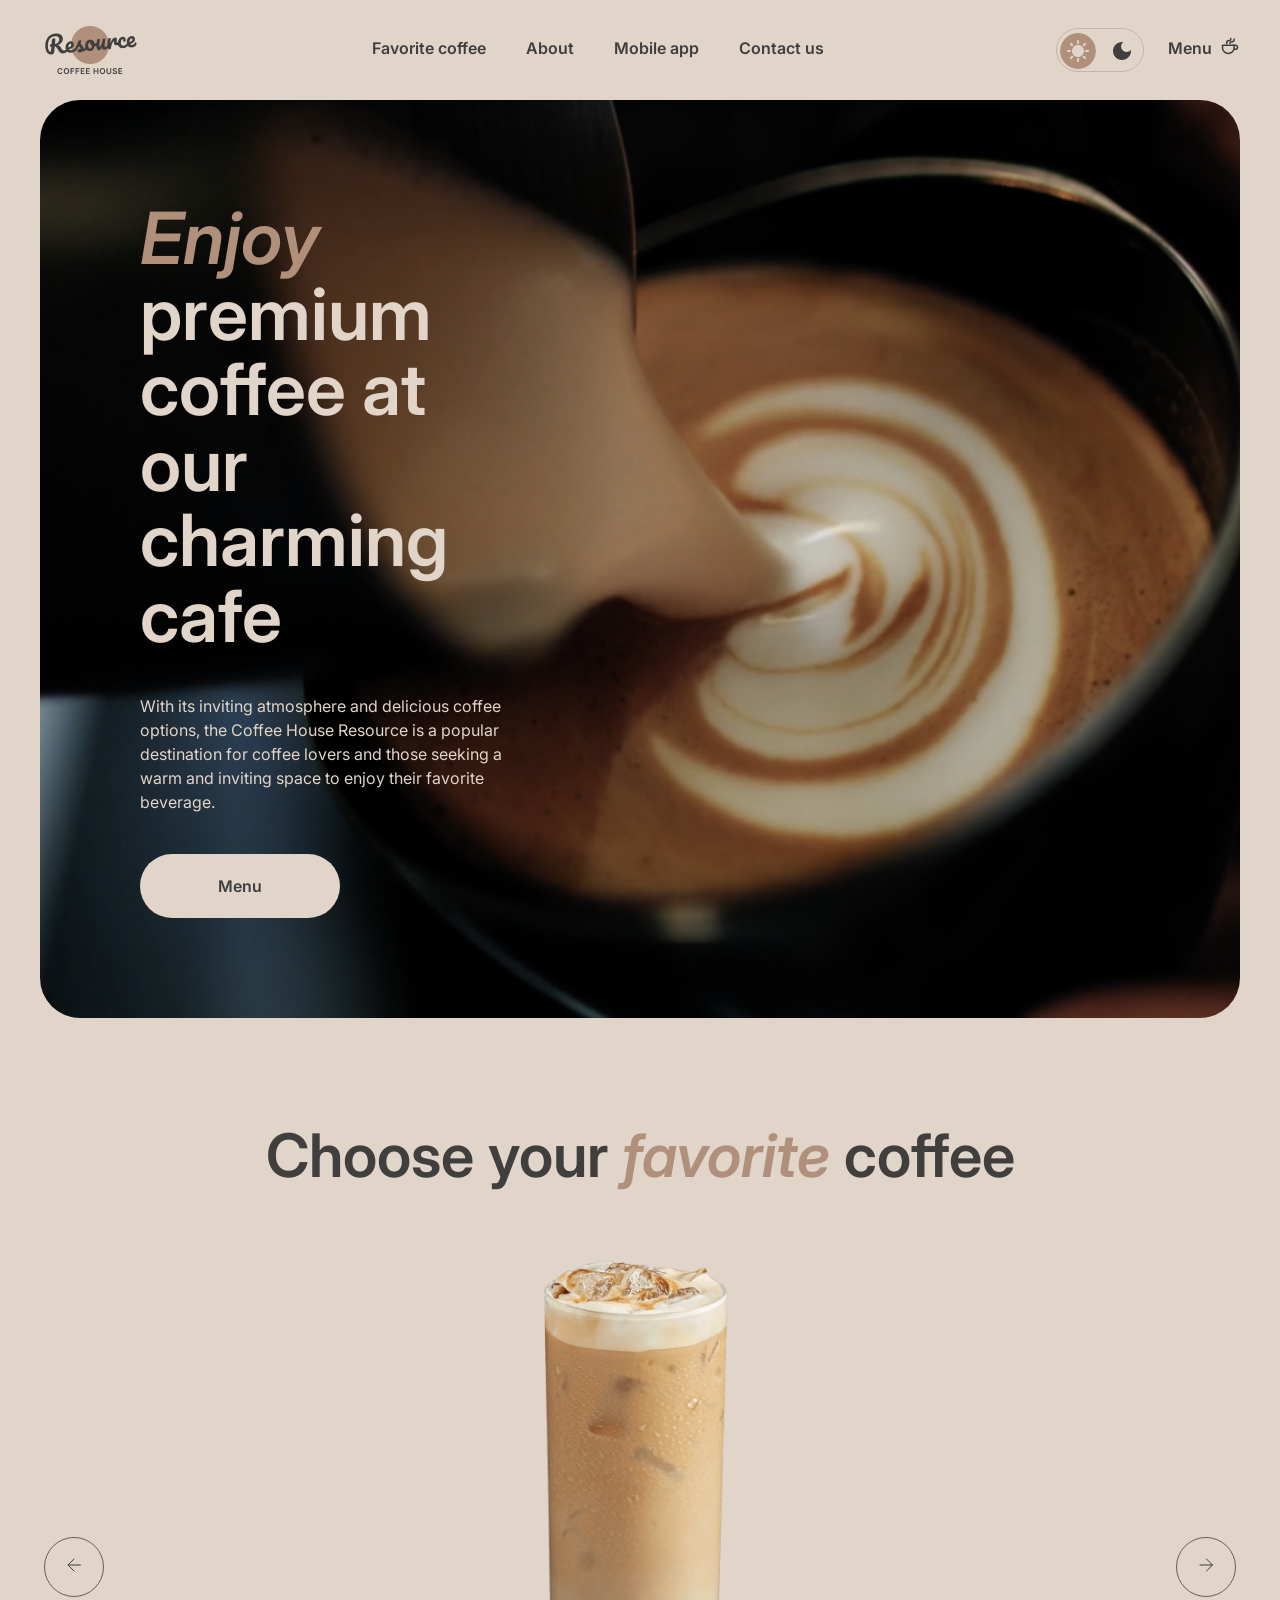
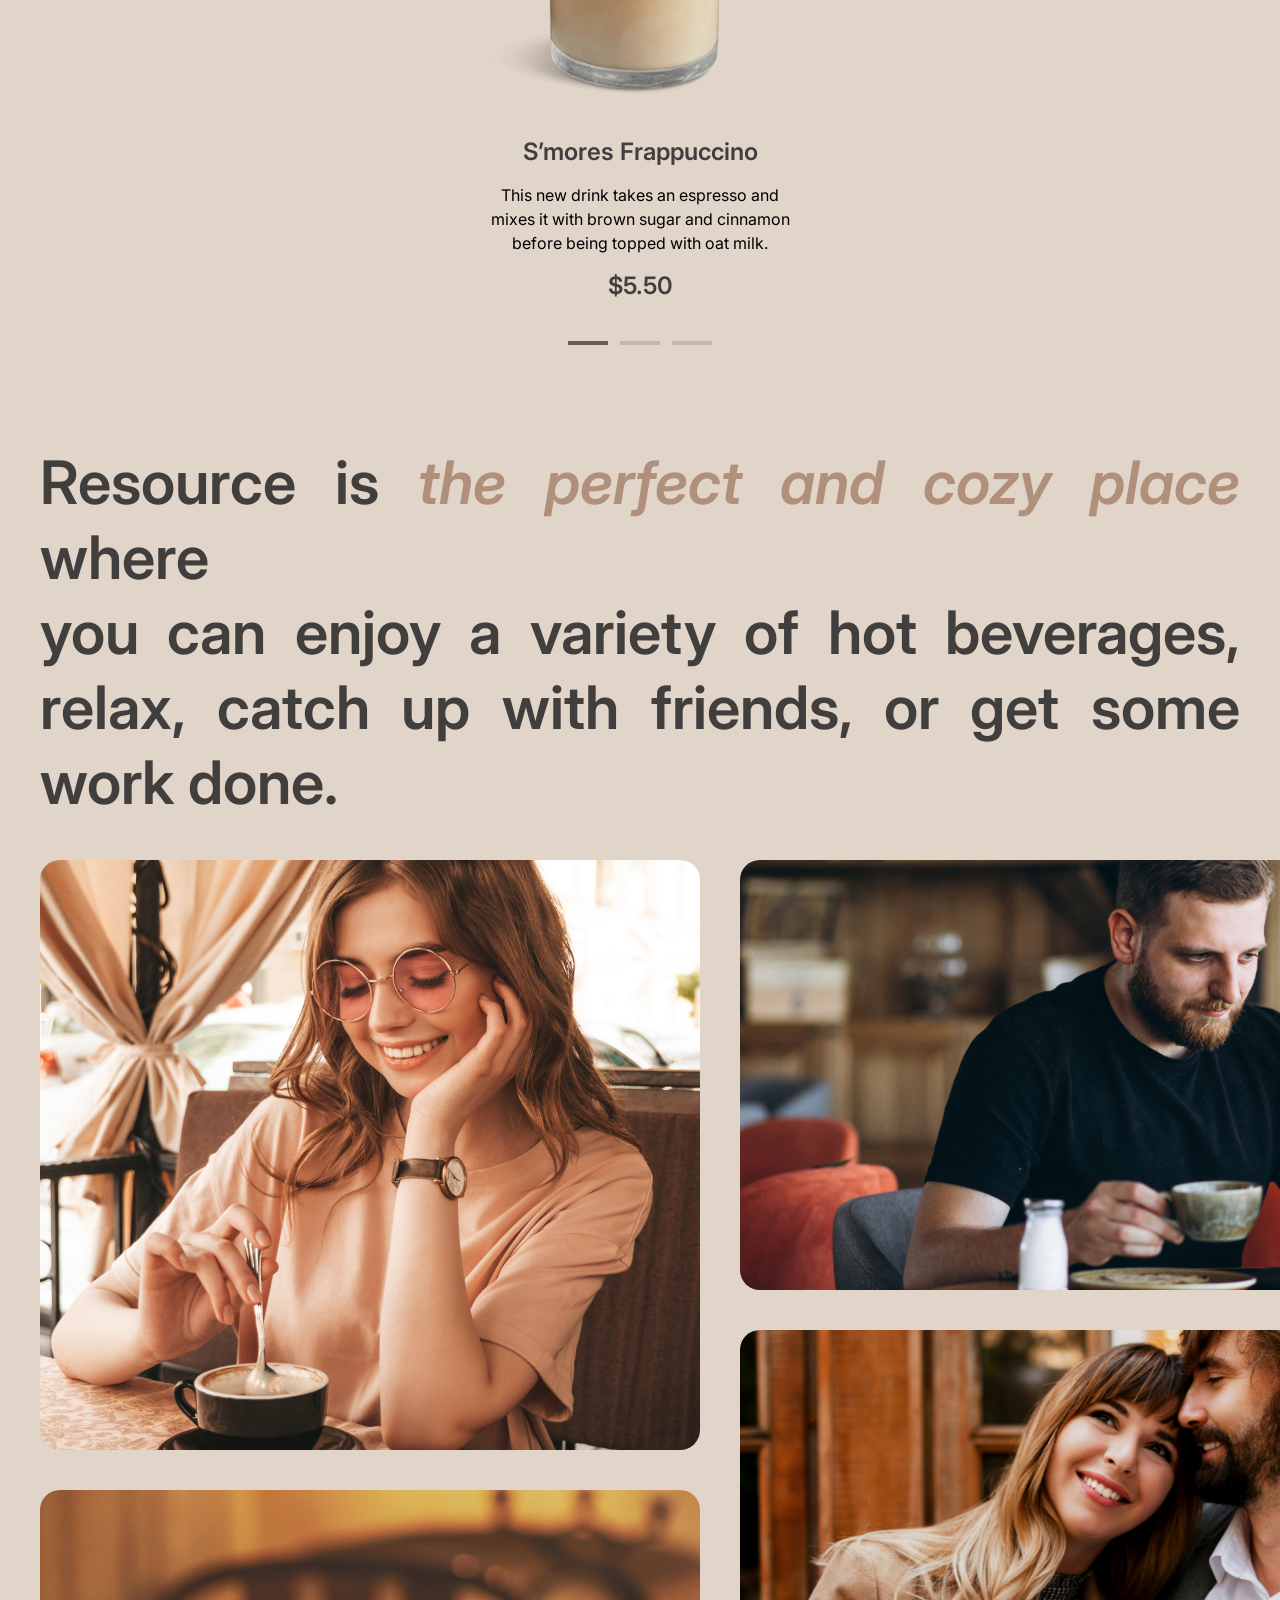
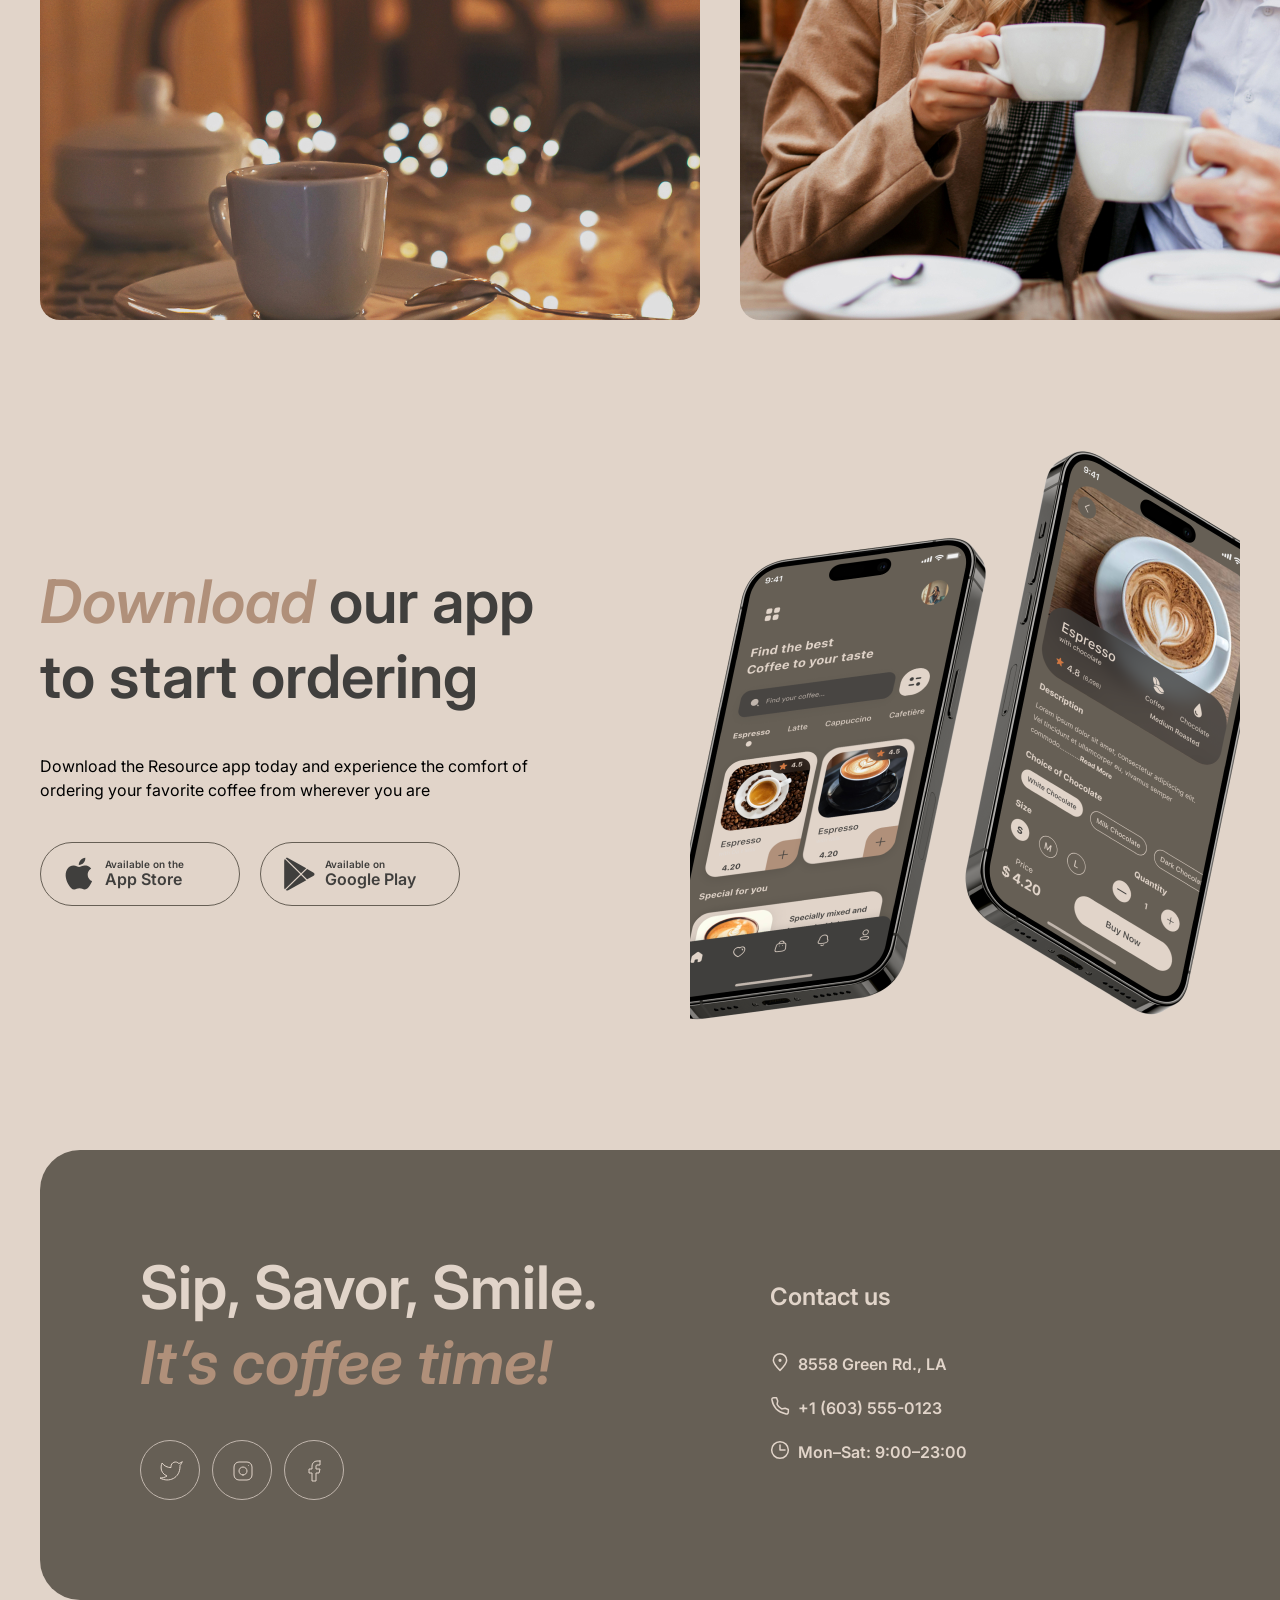
==== index.html @ 22a432ed "feat: add footer section" ====
<!DOCTYPE html>
<html lang="en">
<head>
    <meta charset="UTF-8">
    <meta name="viewport" content="width=device-width, initial-scale=1.0">
    <title>Coffee House</title>
    <link rel="preconnect" href="https://fonts.googleapis.com">
    <link rel="preconnect" href="https://fonts.gstatic.com" crossorigin>
    <link href="https://fonts.googleapis.com/css2?family=Inter:ital,opsz,wght@0,14..32,100..900;1,14..32,100..900&display=swap" rel="stylesheet">
    <link href="https://fonts.googleapis.com/css2?family=Inter:ital,opsz,wght@0,14..32,100..900;1,14..32,100..900&family=Manrope:wght@200..800&display=swap" rel="stylesheet">
    <link rel="icon" href="./images/favicon.svg" type="image/svg+xml">
    <link rel="stylesheet" href="./css/style.css">
</head>
<body>
    <div class="container">
        <!--header section-->
        <header class="header">
        <nav>
            <ul class="nav">
                <li class="logo"><a href="./index.html" class="logo-link"><img src="./images/logo.png" alt="logo"></a></li>
                <li>
                    <ul class="nav-menu">
                        <li class="nav-item"><a href="#slider" class="nav-link">Favorite coffee<span class="menu-line"></span></a></li>
                        <li class="nav-item"><a href="#about" class="nav-link">About<span class="menu-line"></span></a></span></li>
                        <li class="nav-item"><a href="#mobile-app" class="nav-link">Mobile app<span class="menu-line"></span></a></li>
                        <li class="nav-item"><a href="#contacts" class="nav-link">Contact us<span class="menu-line"></span></a></li>
                    </ul>
                </li>
                <li>
                    <ul class="header-actions">
                        <li class="theme-switch">
                            <button><svg width="36" height="36" viewBox="0 0 36 36" fill="none" xmlns="http://www.w3.org/2000/svg">
  <rect width="36" height="36" rx="18" fill="#B0907A" />
  <path d="M17 10V8C17 7.45 17.45 7 18 7C18.55 7 19 7.45 19 8V10C19 10.55 18.55 11 18 11C17.45 11 17 10.55 17 10ZM24.36 13.05L25.77 11.63C26.16 11.24 26.16 10.61 25.77 10.22C25.38 9.83 24.75 9.83 24.36 10.22L22.95 11.64C22.56 12.03 22.56 12.66 22.95 13.05C23.34 13.44 23.97 13.44 24.36 13.05ZM28 17H26C25.45 17 25 17.45 25 18C25 18.55 25.45 19 26 19H28C28.55 19 29 18.55 29 18C29 17.45 28.55 17 28 17ZM18 25C17.45 25 17 25.45 17 26V28C17 28.55 17.45 29 18 29C18.55 29 19 28.55 19 28V26C19 25.45 18.55 25 18 25ZM11.64 13.05L10.22 11.64C9.83 11.25 9.83 10.61 10.22 10.23C10.61 9.85 11.25 9.84 11.63 10.23L13.04 11.64C13.43 12.03 13.43 12.67 13.04 13.05C12.65 13.43 12.02 13.44 11.64 13.05ZM22.95 22.95C22.56 23.34 22.56 23.98 22.95 24.36L24.36 25.77C24.75 26.16 25.39 26.16 25.77 25.77C26.16 25.38 26.16 24.74 25.77 24.36L24.36 22.95C23.98 22.56 23.34 22.56 22.95 22.95ZM8 19H10C10.55 19 11 18.55 11 18C11 17.45 10.55 17 10 17H8C7.45 17 7 17.45 7 18C7 18.55 7.45 19 8 19ZM11.64 25.78L13.05 24.37C13.44 23.98 13.44 23.34 13.05 22.96C12.66 22.58 12.02 22.57 11.64 22.96L10.23 24.37C9.84 24.76 9.84 25.4 10.23 25.78C10.61 26.17 11.25 26.17 11.64 25.78ZM18 12C14.69 12 12 14.69 12 18C12 21.31 14.69 24 18 24C21.31 24 24 21.31 24 18C24 14.69 21.31 12 18 12Z" fill="#E1D4C9" />
                                    </svg>
                            </button>
                            <button class="theme-dark"><svg width="36" height="36" viewBox="0 0 36 36" fill="none" xmlns="http://www.w3.org/2000/svg">
  <path d="M18 9C13.03 9 9 13.03 9 18C9 22.97 13.03 27 18 27C22.97 27 27 22.97 27 18C27 17.54 26.96 17.08 26.9 16.64C25.92 18.01 24.32 18.9 22.5 18.9C19.52 18.9 17.1 16.48 17.1 13.5C17.1 11.69 17.99 10.08 19.36 9.1C18.92 9.04 18.46 9 18 9Z" fill="#403F3D" />
                            </svg>
                        </button>
                        </li>
                        <li class="coffee-menu"><a href="#" class="nav-link coffee-menu-link">Menu
<span class="menu-line"></span></a>
                        <svg width="20" height="20" viewBox="0 0 20 20" fill="none" xmlns="http://www.w3.org/2000/svg">
  <path d="M14.167 9.76667V11.6667C14.167 14.8883 11.5553 17.5 8.33366 17.5C5.112 17.5 2.50033 14.8883 2.50033 11.6667V9.76667C2.50033 9.4353 2.76896 9.16667 3.10033 9.16667H13.567C13.8984 9.16667 14.167 9.4353 14.167 9.76667Z" stroke="#403F3D" stroke-width="1.5" stroke-linecap="round" stroke-linejoin="round" />
  <path d="M10.0003 7.50008C10.0003 6.66675 10.5956 5.83341 11.786 5.83341C13.101 5.83341 14.167 4.76743 14.167 3.45246V2.91675" stroke="#403F3D" stroke-width="1.5" stroke-linecap="round" stroke-linejoin="round" />
  <path d="M6.66634 7.5V7.08333C6.66634 5.70262 7.78563 4.58333 9.16634 4.58333C10.0868 4.58333 10.833 3.83714 10.833 2.91667V2.5" stroke="#403F3D" stroke-width="1.5" stroke-linecap="round" stroke-linejoin="round" />
  <path d="M13.333 9.16675H15.4163C16.5669 9.16675 17.4997 10.0995 17.4997 11.2501C17.4997 12.4007 16.5669 13.3334 15.4163 13.3334H14.1663" stroke="#403F3D" stroke-width="1.5" stroke-linecap="round" stroke-linejoin="round" />
                        </svg>
                        </li>
                    </ul>
                </li>
            </ul>
        </nav>
    </header>
    <main class="main">
        <!--hero section-->
        <section class="hero">
            <div class="hero-content">
                <h1 class="hero-title"><span>Enjoy</span> premium coffee at our charming cafe</h1>
                <p class="hero-text">With its inviting atmosphere and delicious coffee options, the Coffee House Resource is a popular destination for coffee lovers and those seeking a warm and inviting space to enjoy their favorite beverage.</p>
                <a href="./menu.html" class="button hero-button">Menu<svg width="20" height="20" viewBox="0 0 20 20" fill="none" xmlns="http://www.w3.org/2000/svg">
  <path d="M14.167 9.76667V11.6667C14.167 14.8883 11.5553 17.5 8.33366 17.5C5.112 17.5 2.50033 14.8883 2.50033 11.6667V9.76667C2.50033 9.4353 2.76896 9.16667 3.10033 9.16667H13.567C13.8984 9.16667 14.167 9.4353 14.167 9.76667Z" stroke="#403F3D" stroke-width="1.5" stroke-linecap="round" stroke-linejoin="round" />
  <path d="M10.0003 7.50008C10.0003 6.66675 10.5956 5.83341 11.786 5.83341C13.101 5.83341 14.167 4.76743 14.167 3.45246V2.91675" stroke="#403F3D" stroke-width="1.5" stroke-linecap="round" stroke-linejoin="round" />
  <path d="M6.66634 7.5V7.08333C6.66634 5.70262 7.78563 4.58333 9.16634 4.58333C10.0868 4.58333 10.833 3.83714 10.833 2.91667V2.5" stroke="#403F3D" stroke-width="1.5" stroke-linecap="round" stroke-linejoin="round" />
  <path d="M13.333 9.16675H15.4163C16.5669 9.16675 17.4997 10.0995 17.4997 11.2501C17.4997 12.4007 16.5669 13.3334 15.4163 13.3334H14.1663" stroke="#403F3D" stroke-width="1.5" stroke-linecap="round" stroke-linejoin="round" />
                        </svg></a>
            </div>
        </section>
        <!--slider section-->
        <section class="slider" id="slider">
            <div class="slider-content">
                <h2 class="slider-title">Choose your <span>favorite</span> coffee</h2>
                <div class="slider-item">
                    <img src="./images/coffee-slider-1.png" alt="coffee-slider-1">
                    <h3 class="slider-subtitle">S’mores Frappuccino</h3>
                    <p class="slider-item--text">This new drink takes an espresso and mixes it with brown sugar and cinnamon before being topped with oat milk.</p>
                    <p class="slider-item--price">$5.50</p>
                    <button class="slider-arrow-left">
                    <svg width="24" height="24" viewBox="0 0 24 24" fill="none" xmlns="http://www.w3.org/2000/svg">
  <path d="M18.5 12H6M12 18L6 12L12 6" stroke="#403F3D" stroke-linecap="round" stroke-linejoin="round" />
                    </svg>
                </button>
                <button class="slider-arrow-right">
                    <svg width="24" height="24" viewBox="0 0 24 24" fill="none" xmlns="http://www.w3.org/2000/svg">
  <path d="M6 12H18.5M12.5 18L18.5 12L12.5 6" stroke="#403F3D" stroke-linecap="round" stroke-linejoin="round" />
                    </svg>
                </button>
                </div>
                <div class="slider-line">
                    <span class="slider-line--active"></span>
                    <span class="slider-line--deactive"></span>
                    <span class="slider-line--deactive"></span>
                </div>
            </div>
        </section>
        <!--about section-->
        <section class="about" id="about">
            <div class="about-content">
                <p class="about-text">
                    Resource is <span>the perfect and cozy place</span> where<br> you can enjoy a variety of hot beverages, relax, catch up with friends, or get some work done.
                </p>
                <div class="about-image">
                    <div class="about-image--item-1"></div>
                    <div class="about-image--item-2 image-small"></div>
                    <div class="about-image--item-3 image-small"></div>
                    <div class="about-image--item-4"></div>
                </div>
            </div>
        </section>
        <!--mobile-app section-->
        <section class="mobile-app" id="mobile-app">
            <div class="mobile-app-content">
                <div class="app-text">
                    <h2 class="app-title"><span>Download</span> our app<br> to start ordering</h2>
                    <p>Download the Resource app today and experience the comfort of ordering your favorite coffee from wherever you are</p>
                    <div class="app-download-buttons">
                        <a href="#" class="button app-store">
                            <svg width="36" height="36" viewBox="0 0 36 36" fill="none" xmlns="http://www.w3.org/2000/svg">
  <path d="M26.7073 18.6307C26.6704 14.6324 30.065 12.6872 30.2203 12.5966C28.2977 9.86366 25.3178 9.49026 24.2707 9.46048C21.7679 9.20369 19.3403 10.9206 18.0654 10.9206C16.765 10.9206 14.8017 9.48529 12.6858 9.52747C9.96293 9.56841 7.41566 11.1055 6.0186 13.4923C3.13542 18.359 5.28572 25.5108 8.04802 29.4446C9.42981 31.3712 11.0444 33.5223 13.1578 33.4466C15.2254 33.3635 15.9978 32.1614 18.4929 32.1614C20.9651 32.1614 21.6903 33.4466 23.8457 33.3983C26.0647 33.3635 27.4618 31.463 28.7952 29.519C30.392 27.3108 31.0333 25.1362 31.0588 25.0245C31.0066 25.0071 26.7493 23.4229 26.7073 18.6307Z" fill="#403F3D" />
  <path d="M22.6357 6.87268C23.7477 5.51675 24.5086 3.67205 24.2974 1.80005C22.6879 1.86952 20.675 2.88554 19.5159 4.21169C18.4903 5.38029 17.5742 7.29571 17.8109 9.097C19.6189 9.2285 21.4753 8.20752 22.6357 6.87268Z" fill="#403F3D" />
                            </svg>
                            <span><span class="button-small-text">Available on the</span> App Store</span>
                        </a>
                        <a href="#" class="button google-play">
                            <svg width="36" height="36" viewBox="0 0 36 36" fill="none" xmlns="http://www.w3.org/2000/svg">
  <path d="M3.7558 3.20297C3.39335 3.57289 3.18359 4.14884 3.18359 4.89471V31.4994C3.18359 32.2453 3.39335 32.8212 3.7558 33.1911L3.84525 33.2723L19.1359 18.37V18.0181L3.84525 3.11575L3.7558 3.20297Z" fill="#403F3D" />
  <path d="M26.0776 23.34L20.9863 18.37V18.0181L26.0837 13.0482L26.1979 13.1128L32.2345 16.4617C33.9573 17.4121 33.9573 18.976 32.2345 19.9324L26.1979 23.2753L26.0776 23.34V23.34Z" fill="#403F3D" />
  <path d="M25.2733 24.2007L20.0617 19.1195L4.68164 34.1166C5.25384 34.7031 6.18695 34.7737 7.24807 34.1873L25.2733 24.2007" fill="#403F3D" />
  <path d="M25.2733 12.1876L7.24807 2.20103C6.18695 1.62058 5.25384 1.69125 4.68164 2.27772L20.0617 17.2688L25.2733 12.1876Z" fill="#403F3D" />
                            </svg>
                            <span><span class="button-small-text">Available on</span> Google Play</span>
                        </a>
                    </div>
                </div>
                <div class="app-img"></div>
            </div>
        </section>
    </main>
    <!--footer section-->
    <footer class="footer" id="contacts">
        <div class="footer-content">
            <div class="footer-info">
                <div class="footer-text">Sip, Savor, Smile. <span>It’s coffee time!</span></div>
                <div class="footer-socials">
                    <a href="#" class="button">
                        <svg width="24" height="24" viewBox="0 0 24 24" fill="none" xmlns="http://www.w3.org/2000/svg">
  <path d="M23 3.01006C23 3.01006 20.9821 4.20217 19.86 4.54006C19.2577 3.84757 18.4573 3.35675 17.567 3.13398C16.6767 2.91122 15.7395 2.96725 14.8821 3.29451C14.0247 3.62177 13.2884 4.20446 12.773 4.96377C12.2575 5.72309 11.9877 6.62239 12 7.54006V8.54006C10.2426 8.58562 8.50127 8.19587 6.93101 7.4055C5.36074 6.61513 4.01032 5.44869 3 4.01006C3 4.01006 -1 13.0101 8 17.0101C5.94053 18.408 3.48716 19.109 1 19.0101C10 24.0101 21 19.0101 21 7.51006C20.9991 7.23151 20.9723 6.95365 20.92 6.68006C21.9406 5.67355 23 3.01006 23 3.01006Z" stroke="#E1D4C9" stroke-linecap="round" stroke-linejoin="round" />
                        </svg>
                    </a>
                    <a href="#" class="button">
                        <svg width="24" height="24" viewBox="0 0 24 24" fill="none" xmlns="http://www.w3.org/2000/svg">
  <path d="M12 16C14.2091 16 16 14.2091 16 12C16 9.79086 14.2091 8 12 8C9.79086 8 8 9.79086 8 12C8 14.2091 9.79086 16 12 16Z" stroke="#E1D4C9" stroke-linecap="round" stroke-linejoin="round" />
  <path d="M3 16V8C3 5.23858 5.23858 3 8 3H16C18.7614 3 21 5.23858 21 8V16C21 18.7614 18.7614 21 16 21H8C5.23858 21 3 18.7614 3 16Z" stroke="#E1D4C9" />
  <path d="M17.5 6.51L17.51 6.49889" stroke="#E1D4C9" stroke-linecap="round" stroke-linejoin="round" />
                        </svg>
                    </a>
                    <a href="#" class="button">
                        <svg width="24" height="24" viewBox="0 0 24 24" fill="none" xmlns="http://www.w3.org/2000/svg">
  <path d="M17 2H14C12.6739 2 11.4021 2.52678 10.4645 3.46447C9.52678 4.40215 9 5.67392 9 7V10H6V14H9V22H13V14H16L17 10H13V7C13 6.73478 13.1054 6.48043 13.2929 6.29289C13.4804 6.10536 13.7348 6 14 6H17V2Z" stroke="#E1D4C9" stroke-linecap="round" stroke-linejoin="round" />
                        </svg>
                    </a>
                </div>
            </div>
            <div class="footer-contacts">
                <p class="footer-contacts--title">Contact us</p>
                <a href="https://maps.app.goo.gl/LKB8SyXYnvtQXSpEA" class="footer-contacts--address">
                    <svg width="20" height="20" viewBox="0 0 20 20" fill="none" xmlns="http://www.w3.org/2000/svg">
  <path d="M16.6663 8.33329C16.6663 12.0152 9.99967 18.3333 9.99967 18.3333C9.99967 18.3333 3.33301 12.0152 3.33301 8.33329C3.33301 4.65139 6.31778 1.66663 9.99967 1.66663C13.6816 1.66663 16.6663 4.65139 16.6663 8.33329Z" stroke="#E1D4C9" stroke-width="1.5" />
  <path d="M10.0003 9.16667C10.4606 9.16667 10.8337 8.79357 10.8337 8.33333C10.8337 7.8731 10.4606 7.5 10.0003 7.5C9.54009 7.5 9.16699 7.8731 9.16699 8.33333C9.16699 8.79357 9.54009 9.16667 10.0003 9.16667Z" fill="#E1D4C9" stroke="#E1D4C9" stroke-width="1.5" stroke-linecap="round" stroke-linejoin="round" />
                    </svg>
                    <span>8558 Green Rd.,  LA</span>
                    <span class="menu-line"></span>
                </a>
                <a href="tel:+1(603)555-0123" class="footer-contacts--tel">
                    <svg width="20" height="20" viewBox="0 0 20 20" fill="none" xmlns="http://www.w3.org/2000/svg">
  <path d="M15.0984 12.2516L11.6665 12.9166C9.34845 11.7531 7.91654 10.4166 7.08321 8.33329L7.72483 4.89154L6.51197 1.66663L3.72946 1.66663C2.60191 1.66663 1.71466 2.59958 1.90108 3.71161C2.29888 6.08454 3.37231 10.0391 6.24987 12.9166C9.27338 15.9401 13.5661 17.3318 16.1378 17.9288C17.299 18.1983 18.3332 17.2908 18.3332 16.0988L18.3332 13.4843L15.0984 12.2516Z" stroke="#E1D4C9" stroke-width="1.5" stroke-linecap="round" stroke-linejoin="round" />
                    </svg>
                    <span>+1 (603) 555-0123</span>
                    <span class="menu-line"></span>
                </a>
                <p class="footer-contacts--schedule">
                    <svg width="20" height="20" viewBox="0 0 20 20" fill="none" xmlns="http://www.w3.org/2000/svg">
  <g clip-path="url(#clip0_217_1736)">
    <path d="M10 5L10 10L15 10" stroke="#E1D4C9" stroke-width="1.5" stroke-linecap="round" stroke-linejoin="round" />
    <path d="M10.0003 18.3333C14.6027 18.3333 18.3337 14.6023 18.3337 9.99996C18.3337 5.39759 14.6027 1.66663 10.0003 1.66663C5.39795 1.66663 1.66699 5.39759 1.66699 9.99996C1.66699 14.6023 5.39795 18.3333 10.0003 18.3333Z" stroke="#E1D4C9" stroke-width="1.5" stroke-linecap="round" stroke-linejoin="round" />
  </g>
  <defs>
    <clipPath id="clip0_217_1736">
      <rect width="20" height="20" fill="white" />
    </clipPath>
  </defs>
                    </svg>
                    Mon–Sat: 9:00–23:00
                </p>
            </div>
        </div>
    </footer>
    </div>
</body>
</html>
---- css/style.css ----
:root {
	--text-primary: #403f3d;
	--text-inverse: #e1d4c9;
	--text-accent: #b0907a;
	--background-page: #e1d4c9;
	--background-container: #665f55;
	--background-overlay: rgba(64, 63, 61, 0.8);
	--border-primary: #c1b6ad;
	--border-inverse: #665f55;
	--text-primary: #403f3d;
	--dark-text-primary: #e1d4c9;
	--dark-text-inverse: #e1d4c9;
	--dark-text-accent: #b0907a;
	--dark-bg-page: #292826;
	--dark-bg-container: #403f3d;
	--dark-bg-overlay: rgba(41, 40, 38, 0.8);
	--dark-border-primary: #665f55;
	--dark-border-inverse: #c1b6ad;
	--background-modal: #e1d4c9;
	--background-modalcontrol: #665f55;
	--dark-bg-modal: var(--dark-bg-container);
	--dark-bg-modal-control: var(--dark-bg-page);

    --font-family: "Inter", sans-serif;
    --second-family: "Manrope", sans-serif;

}

* {
    margin: 0;
    padding: 0;
    box-sizing: border-box;
}

html {
    scroll-behavior: smooth;
}

body {
    margin: 0 auto;
    padding: 0;
}

.container {
    display: flex;
    flex-direction: column;
    max-width: 1440px;
    width: 100%;
    /*height: 100vh;*/
    margin: 0 auto;
    padding: 20px 40px 40px;
    background: var(--background-page);
}

h2 {
    font-family: var(--font-family);
    font-weight: 600;
    font-size: 60px;
    line-height: 125%;
    color: var(--text-primary);
}

h3 {
    font-family: var(--font-family);
    font-weight: 600;
    font-size: 24px;
    line-height: 125%;
    color: var(--text-primary);

}

a {
    text-decoration: none;
    color: var(--dark);
}

ul {
    list-style: none;
}

/* header section */
.nav {
    display: flex;
    justify-content: space-between;
    align-items: center;
}

.logo-link {
    display: block;
    width: 100px;
    height: 60px;
}

.nav-menu {
    display: flex;
    gap: 40px;
    justify-content: center;
    align-items: center;
}

.nav-item, .coffee-menu {
    position: relative;
    height: 28px;
}

.coffee-menu {
    display: flex;
    gap: 8px;
}

.nav-link {
    display: block;
    height: 28px;
    font-family: var(--font-family);
    font-weight: 600;
    font-size: 16px;
    line-height: 150%;
    color: var(--text-primary);
}

.header-actions {
    display: flex;
    justify-content: space-between;
    align-items: center;
    width: 184px;
    height: 44px;
}

.theme-switch {
    display: flex;
    gap: 8px;
    justify-content: center;
    text-align: center;
    border: 1px solid var(--border-primary);
    border-radius: 100px;
    padding: 4px;
    width: 88px;
    height: 44px;
    overflow: hidden;
}

button {
    width: 36px;
    height: 36px;
    background: var(--background-page);
    border-style: none;
    margin: 0;
    cursor: pointer;
}

.theme-switch svg {
    border-radius: 100px;
    fill: var(--text-accent);
}

.theme-switch .theme-dark svg {
    transition: 0.3s ease;
}

.menu-line {
    position: absolute;
    left: 50%;
    bottom: 0;
    width: 0;
    height: 2px;
    background: var(--text-primary);
    transform: translateX(-50%);
    transition: width 0.3s ease;
}

/* hero section */
.hero-content {
    margin-top: 20px;
    padding: 100px 730px 100px 100px;
    border-radius: 40px;
    background: url(../images/bg-coffee.jpg) center center / cover no-repeat;
}

.hero-title {
    font-family: var(--font-family);
    font-weight: 600;
    font-size: 72px;
    line-height: 105%;
    color: var(--text-inverse);
}

.hero-title > span {
    font-style: italic;
    color: var(--text-accent);
}

p {
    font-family: var(--font-family);
    font-weight: 400;
    font-size: 16px;
    line-height: 150%;
}

.hero-text {
    margin-top: 40px;
    color: var(--text-inverse);
}

.button {
    display: block;
    border-radius: 100px;
    width: 200px;
    height: 64px;
    font-family: var(--font-family);
    font-weight: 600;
    font-size: 16px;
    line-height: 150%;
    text-align: center;
    color: var(--text-primary);
}

.hero-button {
    display: flex;
    justify-content: center;
    margin-top: 40px;
    padding: 20px 64px;
    background: var(--text-inverse);
}

.hero-button svg {
    width: 0;
    transition: width 0.3s ease;
}

/* slider section */
.slider-content {
    margin-top: 100px;
    text-align: center;
}

.slider-title > span {
    font-style: italic;
    color: var(--text-accent);
}

.slider-item {
    margin-top: 40px;
    position: relative;
}

.slider-item img {
    width: 480px;
    height: 480px;
}

.slider-subtitle {
    margin-top: 20px;
}

.slider-item--text {
    margin-top: 16px;
    padding: 0 442px;
}

.slider-item--price {
    margin-top: 16px;
    font-family: var(--font-family);
    font-weight: 600;
    font-size: 24px;
    line-height: 125%;
    text-align: center;
    color: var(--text-primary);
}

.slider-arrow-left, .slider-arrow-right {
    border: 1px solid var(--background-container);
    border-radius: 100px;
    width: 60px;
    height: 60px;
    transition: 0.3s ease;
}

.slider-arrow-left {
    position: absolute;
    left: 0;
    top: calc(50% - 30px);
    margin-left: 4px;
}

.slider-arrow-right {
    position: absolute;
    right: 0;
    top: calc(50% - 30px);
    margin-right: 4px;
}

.slider-line {
    display: flex;
    gap: 12px;
    justify-content: center;
    margin: 40px auto;
    width: 144px;
    height: 4px;
}

.slider-line span {
    width: 40px;
    height: 4px;
    background: var(--background-container);
}

.slider-line .slider-line--deactive {
    background: var(--border-primary);
}

/* about section */
.about-content {
    margin-top: 100px;
}

.about-text {
    text-align: justify;
    font-family: var(--font-family);
    font-weight: 600;
    font-size: 60px;
    line-height: 125%;
    color: var(--text-primary);
}

.about-text span {
    font-style: italic;
    color: var(--text-accent);
}

.about-image {
    display: flex;
    flex-direction: column;
    gap: 40px;
    flex-wrap: wrap;
    margin-top: 40px;
    width: 1360px;
    height: 1060px;
    max-width: 1360px;
}

.about-image > div {
    border-radius: 20px;
    width: 660px;
    height: 590px;
}

.about-image--item-1 {
    background: url(../images/about-1.jpg) center center / 110% auto no-repeat;
}

.about-image--item-2 {
    background: url(../images/about-2.jpg) center center / 110% auto no-repeat;
}

.about-image--item-3 {
    background: url(../images/about-3.jpg) center center / 110% auto no-repeat;
}

.about-image--item-4 {
    background: url(../images/about-4.jpg) center center / 110% auto no-repeat;
}

.about-image .image-small {
    height: 430px;
}

/* mobile-app section */
.mobile-app-content {
    display: flex;
    gap: 100px;
    margin-top: 100px;
}

.app-title > span {
    font-style: italic;
    color: var(--text-accent);
}

.app-img {
    width: 630px;
    height: 630px;
    background: url(../images/mobile-app.png) center center / cover no-repeat;
}

.app-text {
    margin-top: 144px;
    width: 630px;
    height: 342px;
}

.app-text > p {
    margin-top: 40px;
}

.app-download-buttons {
    margin-top: 40px;
    display: flex;
    gap: 20px;
}

.app-download-buttons .button svg {
    width: 36px;
    height: 36px;
}

.app-download-buttons .button {
    display: flex;
    gap: 8px;
    align-items: center;
    border: 1px solid var(--background-container);
    border-radius: 100px;
    padding: 12px 20px;
    width: 200px;
    height: 64px;
    text-align: left;
    line-height: 100%;
}

.app-download-buttons .button > span {
    width: 92px;
    height: 40px;
}

.app-download-buttons .button .button-small-text {
    font-family: var(--font-family);
    font-weight: 600;
    font-size: 10px;
    line-height: 140%;
    color: var(--text-primary);
}

/* footer section */
.footer-content {
    display: flex;
    gap: 100px;
    border-radius: 40px;
    margin-top: 100px;
    padding: 100px;
    width: 1360px;
    height: 450px;
    max-width: 1360px;
    background: var(--background-container);
}

.footer-info {
    width: 530px;
    height: 250px;
}

.footer-text {
    font-family: var(--font-family);
    font-weight: 600;
    font-size: 60px;
    line-height: 125%;
    color: var(--text-inverse);
}

.footer-text > span {
    font-style: italic;
    color: var(--text-accent);
}

.footer-socials {
    margin-top: 40px;
    display: flex;
    gap: 12px;
    text-align: center;
    width: 204px;
    height: 60px;
}

.footer-socials .button {
    border-radius: 100px;
    width: 60px;
    height: 60px;
    border: 1px solid var(--border-primary);
    transition: 0.3s ease;
}

.footer-socials .button svg {
    margin: 18px;
}

.footer-contacts {
    padding-top: 32px;
}

.footer-contacts p,
.footer-contacts span {
    font-family: var(--font-family);
    font-weight: 600;
    font-size: 16px;
    line-height: 150%;
    color: var(--text-inverse);
}

.footer-contacts .footer-contacts--title {
    font-family: var(--font-family);
    font-weight: 600;
    font-size: 24px;
    line-height: 125%;
    color: var(--text-inverse);
}

.footer-contacts--address,
.footer-contacts--tel,
.footer-contacts--schedule {
    position: relative;
    display: flex;
    gap: 8px;
}

.footer-contacts--address {
    margin-top: 40px;
    width: 182px;
    height: 28px;
}

.footer-contacts--tel {
    margin-top: 16px;
    width: 175px;
    height: 28px;
}

.footer-contacts--schedule {
    margin-top: 16px;
}

.footer-contacts .menu-line {
    background: var(--text-inverse);
}

/* disable hover for mobiles */
@media (hover: hover) and (pointer: fine) {
    .nav-link:hover .menu-line {
        width: 100%;
    }

    .theme-dark svg:hover {
        background: var(--dark-border-primary);
    }

    .theme-dark svg:hover path {
        fill: var(--text-inverse);
    }

    .hero-button:hover {
        gap: 10px;
    }

    .hero-button:hover svg {
        width: 20px;
    }

    .slider-arrow-left:hover,
    .slider-arrow-right:hover {
        background: var(--dark-border-primary);
    }

    .slider-arrow-left:hover svg path,
    .slider-arrow-right:hover svg path {
        stroke: var(--text-inverse);
    }

    .about-image > div:hover {
        background-size: cover;
    }

    .app-download-buttons a:hover,
    .app-download-buttons a:hover .button-small-text {
        color: var(--text-inverse);
        background: var(--background-container);
        transition: color 0.3s ease;
    }

    .app-download-buttons a:hover svg path {
        fill: var(--text-inverse);
        transition: fill 0.3s ease;
    }

    .footer-socials a:hover {
        background: var(--text-inverse);
    }

    .footer-socials a:hover svg path {
        stroke: var(--background-container);
    }

    .footer-contacts a:hover .menu-line {
        width: 100%;
    }
}
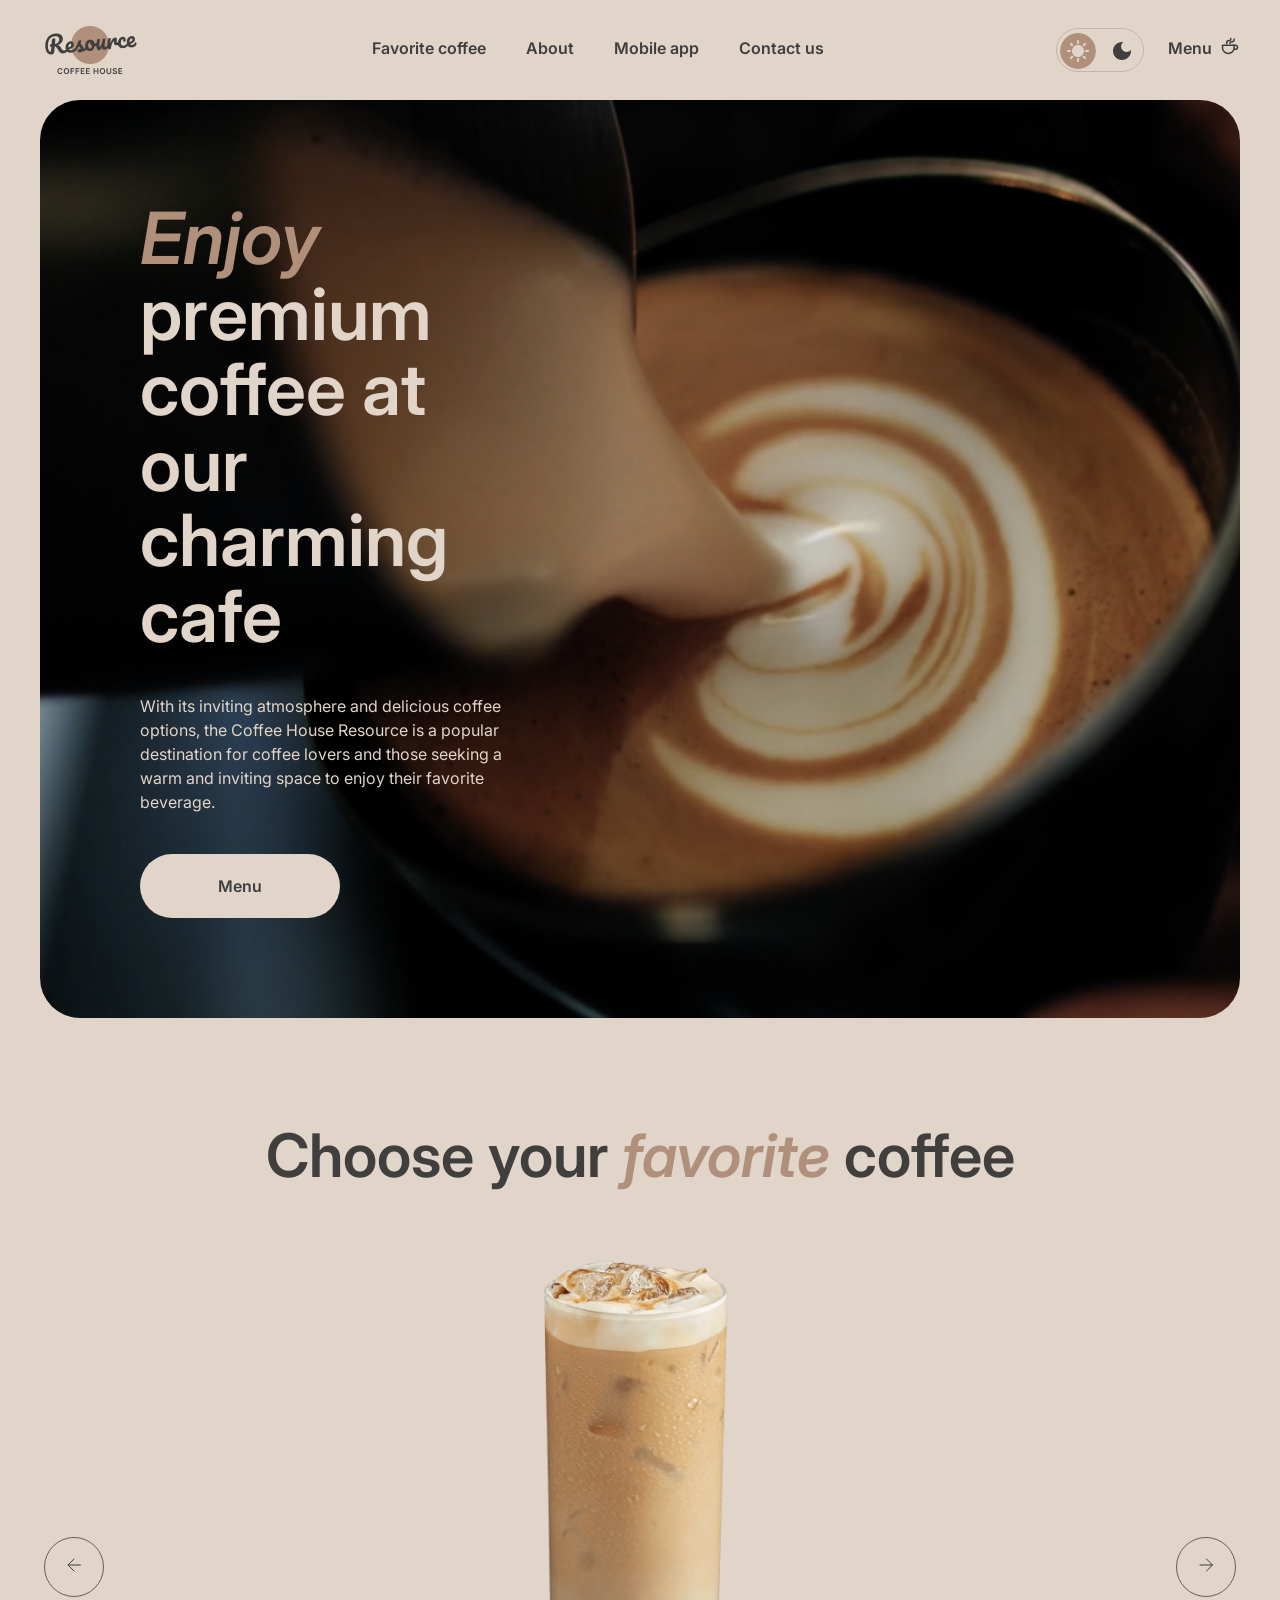
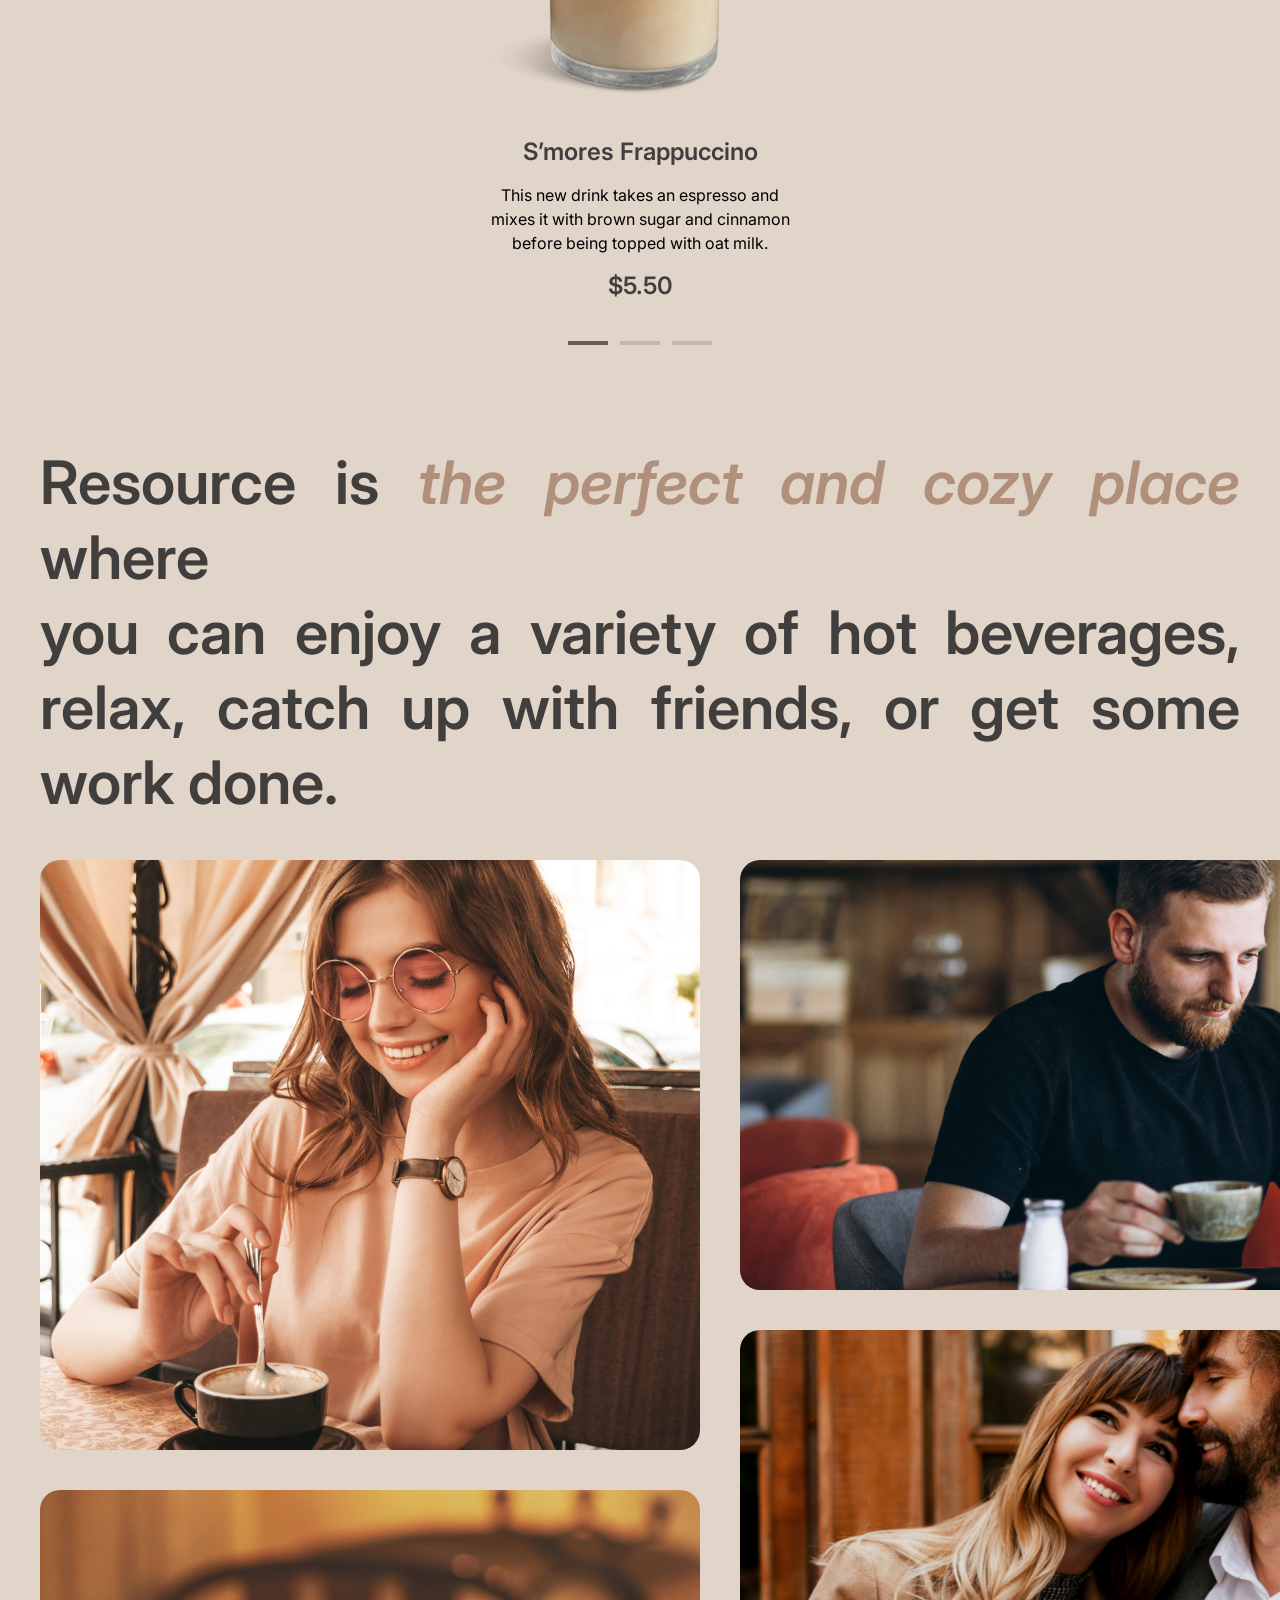
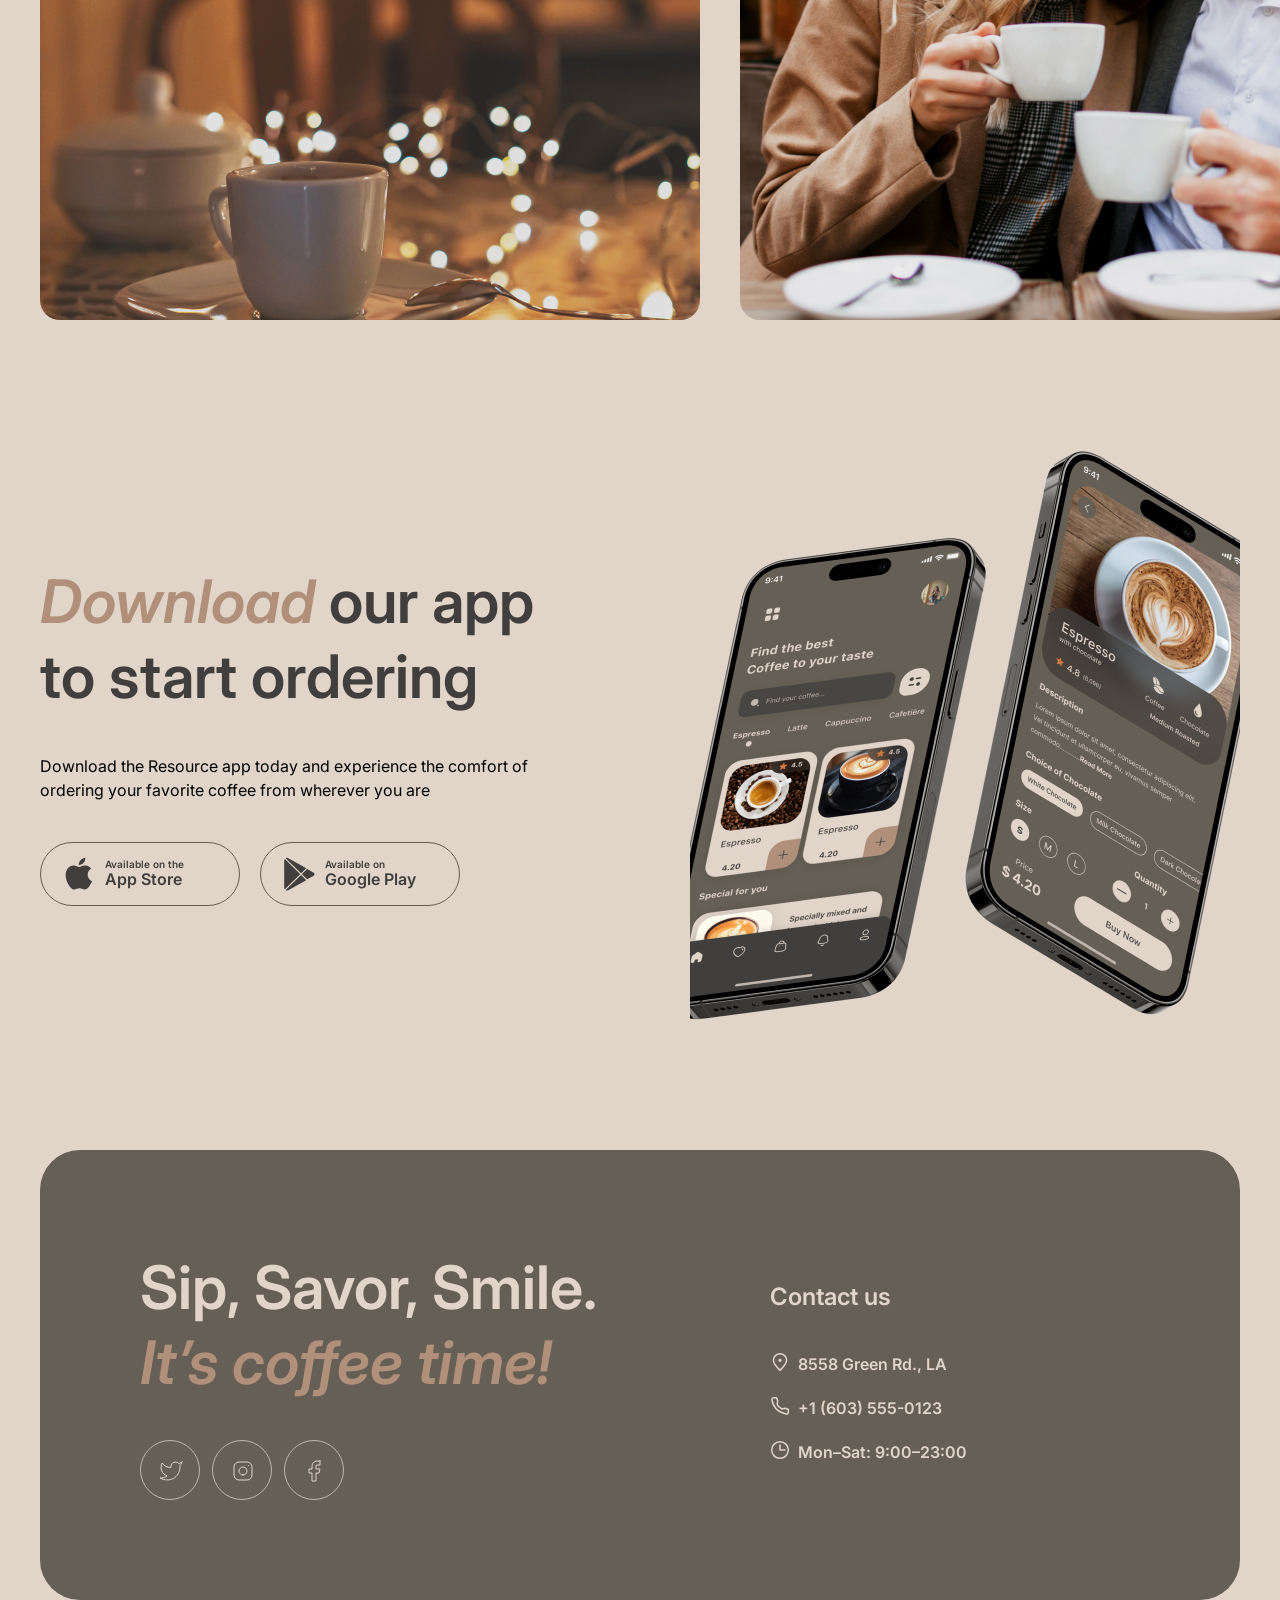
==== commit fb1f0a24: "feat: add adaptive 768px screen" ====
--- a/index.html
+++ b/index.html
@@ -15,187 +15,191 @@
     <div class="container">
         <!--header section-->
         <header class="header">
-        <nav>
-            <ul class="nav">
-                <li class="logo"><a href="./index.html" class="logo-link"><img src="./images/logo.png" alt="logo"></a></li>
-                <li>
-                    <ul class="nav-menu">
-                        <li class="nav-item"><a href="#slider" class="nav-link">Favorite coffee<span class="menu-line"></span></a></li>
-                        <li class="nav-item"><a href="#about" class="nav-link">About<span class="menu-line"></span></a></span></li>
-                        <li class="nav-item"><a href="#mobile-app" class="nav-link">Mobile app<span class="menu-line"></span></a></li>
-                        <li class="nav-item"><a href="#contacts" class="nav-link">Contact us<span class="menu-line"></span></a></li>
-                    </ul>
-                </li>
-                <li>
-                    <ul class="header-actions">
-                        <li class="theme-switch">
-                            <button><svg width="36" height="36" viewBox="0 0 36 36" fill="none" xmlns="http://www.w3.org/2000/svg">
-  <rect width="36" height="36" rx="18" fill="#B0907A" />
-  <path d="M17 10V8C17 7.45 17.45 7 18 7C18.55 7 19 7.45 19 8V10C19 10.55 18.55 11 18 11C17.45 11 17 10.55 17 10ZM24.36 13.05L25.77 11.63C26.16 11.24 26.16 10.61 25.77 10.22C25.38 9.83 24.75 9.83 24.36 10.22L22.95 11.64C22.56 12.03 22.56 12.66 22.95 13.05C23.34 13.44 23.97 13.44 24.36 13.05ZM28 17H26C25.45 17 25 17.45 25 18C25 18.55 25.45 19 26 19H28C28.55 19 29 18.55 29 18C29 17.45 28.55 17 28 17ZM18 25C17.45 25 17 25.45 17 26V28C17 28.55 17.45 29 18 29C18.55 29 19 28.55 19 28V26C19 25.45 18.55 25 18 25ZM11.64 13.05L10.22 11.64C9.83 11.25 9.83 10.61 10.22 10.23C10.61 9.85 11.25 9.84 11.63 10.23L13.04 11.64C13.43 12.03 13.43 12.67 13.04 13.05C12.65 13.43 12.02 13.44 11.64 13.05ZM22.95 22.95C22.56 23.34 22.56 23.98 22.95 24.36L24.36 25.77C24.75 26.16 25.39 26.16 25.77 25.77C26.16 25.38 26.16 24.74 25.77 24.36L24.36 22.95C23.98 22.56 23.34 22.56 22.95 22.95ZM8 19H10C10.55 19 11 18.55 11 18C11 17.45 10.55 17 10 17H8C7.45 17 7 17.45 7 18C7 18.55 7.45 19 8 19ZM11.64 25.78L13.05 24.37C13.44 23.98 13.44 23.34 13.05 22.96C12.66 22.58 12.02 22.57 11.64 22.96L10.23 24.37C9.84 24.76 9.84 25.4 10.23 25.78C10.61 26.17 11.25 26.17 11.64 25.78ZM18 12C14.69 12 12 14.69 12 18C12 21.31 14.69 24 18 24C21.31 24 24 21.31 24 18C24 14.69 21.31 12 18 12Z" fill="#E1D4C9" />
-                                    </svg>
+            <nav>
+                <ul class="nav">
+                    <li class="logo"><a href="./index.html" class="logo-link"><img src="./images/logo.png" alt="logo"></a></li>
+                    <li>
+                        <ul class="nav-menu">
+                            <li class="nav-item"><a href="#slider" class="nav-link">Favorite coffee<span class="menu-line"></span></a></li>
+                            <li class="nav-item"><a href="#about" class="nav-link">About<span class="menu-line"></span></a></span></li>
+                            <li class="nav-item"><a href="#mobile-app" class="nav-link">Mobile app<span class="menu-line"></span></a></li>
+                            <li class="nav-item"><a href="#contacts" class="nav-link">Contact us<span class="menu-line"></span></a></li>
+                        </ul>
+                    </li>
+                    <li>
+                        <ul class="header-actions">
+                            <li class="theme-switch">
+                                <button><svg width="36" height="36" viewBox="0 0 36 36" fill="none" xmlns="http://www.w3.org/2000/svg">
+    <rect width="36" height="36" rx="18" fill="#B0907A" />
+    <path d="M17 10V8C17 7.45 17.45 7 18 7C18.55 7 19 7.45 19 8V10C19 10.55 18.55 11 18 11C17.45 11 17 10.55 17 10ZM24.36 13.05L25.77 11.63C26.16 11.24 26.16 10.61 25.77 10.22C25.38 9.83 24.75 9.83 24.36 10.22L22.95 11.64C22.56 12.03 22.56 12.66 22.95 13.05C23.34 13.44 23.97 13.44 24.36 13.05ZM28 17H26C25.45 17 25 17.45 25 18C25 18.55 25.45 19 26 19H28C28.55 19 29 18.55 29 18C29 17.45 28.55 17 28 17ZM18 25C17.45 25 17 25.45 17 26V28C17 28.55 17.45 29 18 29C18.55 29 19 28.55 19 28V26C19 25.45 18.55 25 18 25ZM11.64 13.05L10.22 11.64C9.83 11.25 9.83 10.61 10.22 10.23C10.61 9.85 11.25 9.84 11.63 10.23L13.04 11.64C13.43 12.03 13.43 12.67 13.04 13.05C12.65 13.43 12.02 13.44 11.64 13.05ZM22.95 22.95C22.56 23.34 22.56 23.98 22.95 24.36L24.36 25.77C24.75 26.16 25.39 26.16 25.77 25.77C26.16 25.38 26.16 24.74 25.77 24.36L24.36 22.95C23.98 22.56 23.34 22.56 22.95 22.95ZM8 19H10C10.55 19 11 18.55 11 18C11 17.45 10.55 17 10 17H8C7.45 17 7 17.45 7 18C7 18.55 7.45 19 8 19ZM11.64 25.78L13.05 24.37C13.44 23.98 13.44 23.34 13.05 22.96C12.66 22.58 12.02 22.57 11.64 22.96L10.23 24.37C9.84 24.76 9.84 25.4 10.23 25.78C10.61 26.17 11.25 26.17 11.64 25.78ZM18 12C14.69 12 12 14.69 12 18C12 21.31 14.69 24 18 24C21.31 24 24 21.31 24 18C24 14.69 21.31 12 18 12Z" fill="#E1D4C9" />
+                                        </svg>
+                                </button>
+                                <button class="theme-dark"><svg width="36" height="36" viewBox="0 0 36 36" fill="none" xmlns="http://www.w3.org/2000/svg">
+    <path d="M18 9C13.03 9 9 13.03 9 18C9 22.97 13.03 27 18 27C22.97 27 27 22.97 27 18C27 17.54 26.96 17.08 26.9 16.64C25.92 18.01 24.32 18.9 22.5 18.9C19.52 18.9 17.1 16.48 17.1 13.5C17.1 11.69 17.99 10.08 19.36 9.1C18.92 9.04 18.46 9 18 9Z" fill="#403F3D" />
+                                </svg>
                             </button>
-                            <button class="theme-dark"><svg width="36" height="36" viewBox="0 0 36 36" fill="none" xmlns="http://www.w3.org/2000/svg">
-  <path d="M18 9C13.03 9 9 13.03 9 18C9 22.97 13.03 27 18 27C22.97 27 27 22.97 27 18C27 17.54 26.96 17.08 26.9 16.64C25.92 18.01 24.32 18.9 22.5 18.9C19.52 18.9 17.1 16.48 17.1 13.5C17.1 11.69 17.99 10.08 19.36 9.1C18.92 9.04 18.46 9 18 9Z" fill="#403F3D" />
-                            </svg>
-                        </button>
-                        </li>
-                        <li class="coffee-menu"><a href="#" class="nav-link coffee-menu-link">Menu
-<span class="menu-line"></span></a>
+                            </li>
+                            <li class="coffee-menu"><a href="#" class="nav-link coffee-menu-link">Menu
+    <span class="menu-line"></span></a>
+                            <svg width="20" height="20" viewBox="0 0 20 20" fill="none" xmlns="http://www.w3.org/2000/svg">
+    <path d="M14.167 9.76667V11.6667C14.167 14.8883 11.5553 17.5 8.33366 17.5C5.112 17.5 2.50033 14.8883 2.50033 11.6667V9.76667C2.50033 9.4353 2.76896 9.16667 3.10033 9.16667H13.567C13.8984 9.16667 14.167 9.4353 14.167 9.76667Z" stroke="#403F3D" stroke-width="1.5" stroke-linecap="round" stroke-linejoin="round" />
+    <path d="M10.0003 7.50008C10.0003 6.66675 10.5956 5.83341 11.786 5.83341C13.101 5.83341 14.167 4.76743 14.167 3.45246V2.91675" stroke="#403F3D" stroke-width="1.5" stroke-linecap="round" stroke-linejoin="round" />
+    <path d="M6.66634 7.5V7.08333C6.66634 5.70262 7.78563 4.58333 9.16634 4.58333C10.0868 4.58333 10.833 3.83714 10.833 2.91667V2.5" stroke="#403F3D" stroke-width="1.5" stroke-linecap="round" stroke-linejoin="round" />
+    <path d="M13.333 9.16675H15.4163C16.5669 9.16675 17.4997 10.0995 17.4997 11.2501C17.4997 12.4007 16.5669 13.3334 15.4163 13.3334H14.1663" stroke="#403F3D" stroke-width="1.5" stroke-linecap="round" stroke-linejoin="round" />
+                            </svg>
+                            </li>
+                            <button class="burger-menu">
+                                <span></span>
+                                <span></span>
+                            </button>
+                        </ul>
+                    </li>
+                </ul>
+            </nav>
+        </header>
+        <main class="main">
+            <!--hero section-->
+            <section class="hero">
+                <div class="hero-content">
+                    <h1 class="hero-title"><span>Enjoy</span> premium coffee at our charming cafe</h1>
+                    <p class="hero-text">With its inviting atmosphere and delicious coffee options, the Coffee House Resource is a popular destination for coffee lovers and those seeking a warm and inviting space to enjoy their favorite beverage.</p>
+                    <a href="./menu.html" class="button hero-button">Menu<svg width="20" height="20" viewBox="0 0 20 20" fill="none" xmlns="http://www.w3.org/2000/svg">
+    <path d="M14.167 9.76667V11.6667C14.167 14.8883 11.5553 17.5 8.33366 17.5C5.112 17.5 2.50033 14.8883 2.50033 11.6667V9.76667C2.50033 9.4353 2.76896 9.16667 3.10033 9.16667H13.567C13.8984 9.16667 14.167 9.4353 14.167 9.76667Z" stroke="#403F3D" stroke-width="1.5" stroke-linecap="round" stroke-linejoin="round" />
+    <path d="M10.0003 7.50008C10.0003 6.66675 10.5956 5.83341 11.786 5.83341C13.101 5.83341 14.167 4.76743 14.167 3.45246V2.91675" stroke="#403F3D" stroke-width="1.5" stroke-linecap="round" stroke-linejoin="round" />
+    <path d="M6.66634 7.5V7.08333C6.66634 5.70262 7.78563 4.58333 9.16634 4.58333C10.0868 4.58333 10.833 3.83714 10.833 2.91667V2.5" stroke="#403F3D" stroke-width="1.5" stroke-linecap="round" stroke-linejoin="round" />
+    <path d="M13.333 9.16675H15.4163C16.5669 9.16675 17.4997 10.0995 17.4997 11.2501C17.4997 12.4007 16.5669 13.3334 15.4163 13.3334H14.1663" stroke="#403F3D" stroke-width="1.5" stroke-linecap="round" stroke-linejoin="round" />
+                            </svg></a>
+                </div>
+            </section>
+            <!--slider section-->
+            <section class="slider" id="slider">
+                <div class="slider-content">
+                    <h2 class="slider-title">Choose your <span>favorite</span> coffee</h2>
+                    <div class="slider-item">
+                        <img src="./images/coffee-slider-1.png" alt="coffee-slider-1">
+                        <h3 class="slider-subtitle">S’mores Frappuccino</h3>
+                        <p class="slider-item--text">This new drink takes an espresso and mixes it with brown sugar and cinnamon before being topped with oat milk.</p>
+                        <p class="slider-item--price">$5.50</p>
+                        <button class="slider-arrow-left">
+                        <svg width="24" height="24" viewBox="0 0 24 24" fill="none" xmlns="http://www.w3.org/2000/svg">
+    <path d="M18.5 12H6M12 18L6 12L12 6" stroke="#403F3D" stroke-linecap="round" stroke-linejoin="round" />
+                        </svg>
+                    </button>
+                    <button class="slider-arrow-right">
+                        <svg width="24" height="24" viewBox="0 0 24 24" fill="none" xmlns="http://www.w3.org/2000/svg">
+    <path d="M6 12H18.5M12.5 18L18.5 12L12.5 6" stroke="#403F3D" stroke-linecap="round" stroke-linejoin="round" />
+                        </svg>
+                    </button>
+                    </div>
+                    <div class="slider-line">
+                        <span class="slider-line--active"></span>
+                        <span class="slider-line--deactive"></span>
+                        <span class="slider-line--deactive"></span>
+                    </div>
+                </div>
+            </section>
+            <!--about section-->
+            <section class="about" id="about">
+                <div class="about-content">
+                    <p class="about-text">
+                        Resource is <span>the perfect and cozy place</span> where<br> you can enjoy a variety of hot beverages, relax, catch up with friends, or get some work done.
+                    </p>
+                    <div class="about-image">
+                        <div class="about-image--item-1"></div>
+                        <div class="about-image--item-2 image-small"></div>
+                        <div class="about-image--item-3 image-small"></div>
+                        <div class="about-image--item-4"></div>
+                    </div>
+                </div>
+            </section>
+            <!--mobile-app section-->
+            <section class="mobile-app" id="mobile-app">
+                <div class="mobile-app-content">
+                    <div class="app-text">
+                        <h2 class="app-title"><span>Download</span> our app<br> to start ordering</h2>
+                        <p>Download the Resource app today and experience the comfort of ordering your favorite coffee from wherever you are</p>
+                        <div class="app-download-buttons">
+                            <a href="#" class="button app-store">
+                                <svg width="36" height="36" viewBox="0 0 36 36" fill="none" xmlns="http://www.w3.org/2000/svg">
+    <path d="M26.7073 18.6307C26.6704 14.6324 30.065 12.6872 30.2203 12.5966C28.2977 9.86366 25.3178 9.49026 24.2707 9.46048C21.7679 9.20369 19.3403 10.9206 18.0654 10.9206C16.765 10.9206 14.8017 9.48529 12.6858 9.52747C9.96293 9.56841 7.41566 11.1055 6.0186 13.4923C3.13542 18.359 5.28572 25.5108 8.04802 29.4446C9.42981 31.3712 11.0444 33.5223 13.1578 33.4466C15.2254 33.3635 15.9978 32.1614 18.4929 32.1614C20.9651 32.1614 21.6903 33.4466 23.8457 33.3983C26.0647 33.3635 27.4618 31.463 28.7952 29.519C30.392 27.3108 31.0333 25.1362 31.0588 25.0245C31.0066 25.0071 26.7493 23.4229 26.7073 18.6307Z" fill="#403F3D" />
+    <path d="M22.6357 6.87268C23.7477 5.51675 24.5086 3.67205 24.2974 1.80005C22.6879 1.86952 20.675 2.88554 19.5159 4.21169C18.4903 5.38029 17.5742 7.29571 17.8109 9.097C19.6189 9.2285 21.4753 8.20752 22.6357 6.87268Z" fill="#403F3D" />
+                                </svg>
+                                <span><span class="button-small-text">Available on the</span> App Store</span>
+                            </a>
+                            <a href="#" class="button google-play">
+                                <svg width="36" height="36" viewBox="0 0 36 36" fill="none" xmlns="http://www.w3.org/2000/svg">
+    <path d="M3.7558 3.20297C3.39335 3.57289 3.18359 4.14884 3.18359 4.89471V31.4994C3.18359 32.2453 3.39335 32.8212 3.7558 33.1911L3.84525 33.2723L19.1359 18.37V18.0181L3.84525 3.11575L3.7558 3.20297Z" fill="#403F3D" />
+    <path d="M26.0776 23.34L20.9863 18.37V18.0181L26.0837 13.0482L26.1979 13.1128L32.2345 16.4617C33.9573 17.4121 33.9573 18.976 32.2345 19.9324L26.1979 23.2753L26.0776 23.34V23.34Z" fill="#403F3D" />
+    <path d="M25.2733 24.2007L20.0617 19.1195L4.68164 34.1166C5.25384 34.7031 6.18695 34.7737 7.24807 34.1873L25.2733 24.2007" fill="#403F3D" />
+    <path d="M25.2733 12.1876L7.24807 2.20103C6.18695 1.62058 5.25384 1.69125 4.68164 2.27772L20.0617 17.2688L25.2733 12.1876Z" fill="#403F3D" />
+                                </svg>
+                                <span><span class="button-small-text">Available on</span> Google Play</span>
+                            </a>
+                        </div>
+                    </div>
+                    <div class="app-img"></div>
+                </div>
+            </section>
+        </main>
+        <!--footer section-->
+        <footer class="footer" id="contacts">
+            <div class="footer-content">
+                <div class="footer-info">
+                    <div class="footer-text">Sip, Savor, Smile. <span>It’s coffee time!</span></div>
+                    <div class="footer-socials">
+                        <a href="#" class="button">
+                            <svg width="24" height="24" viewBox="0 0 24 24" fill="none" xmlns="http://www.w3.org/2000/svg">
+    <path d="M23 3.01006C23 3.01006 20.9821 4.20217 19.86 4.54006C19.2577 3.84757 18.4573 3.35675 17.567 3.13398C16.6767 2.91122 15.7395 2.96725 14.8821 3.29451C14.0247 3.62177 13.2884 4.20446 12.773 4.96377C12.2575 5.72309 11.9877 6.62239 12 7.54006V8.54006C10.2426 8.58562 8.50127 8.19587 6.93101 7.4055C5.36074 6.61513 4.01032 5.44869 3 4.01006C3 4.01006 -1 13.0101 8 17.0101C5.94053 18.408 3.48716 19.109 1 19.0101C10 24.0101 21 19.0101 21 7.51006C20.9991 7.23151 20.9723 6.95365 20.92 6.68006C21.9406 5.67355 23 3.01006 23 3.01006Z" stroke="#E1D4C9" stroke-linecap="round" stroke-linejoin="round" />
+                            </svg>
+                        </a>
+                        <a href="#" class="button">
+                            <svg width="24" height="24" viewBox="0 0 24 24" fill="none" xmlns="http://www.w3.org/2000/svg">
+    <path d="M12 16C14.2091 16 16 14.2091 16 12C16 9.79086 14.2091 8 12 8C9.79086 8 8 9.79086 8 12C8 14.2091 9.79086 16 12 16Z" stroke="#E1D4C9" stroke-linecap="round" stroke-linejoin="round" />
+    <path d="M3 16V8C3 5.23858 5.23858 3 8 3H16C18.7614 3 21 5.23858 21 8V16C21 18.7614 18.7614 21 16 21H8C5.23858 21 3 18.7614 3 16Z" stroke="#E1D4C9" />
+    <path d="M17.5 6.51L17.51 6.49889" stroke="#E1D4C9" stroke-linecap="round" stroke-linejoin="round" />
+                            </svg>
+                        </a>
+                        <a href="#" class="button">
+                            <svg width="24" height="24" viewBox="0 0 24 24" fill="none" xmlns="http://www.w3.org/2000/svg">
+    <path d="M17 2H14C12.6739 2 11.4021 2.52678 10.4645 3.46447C9.52678 4.40215 9 5.67392 9 7V10H6V14H9V22H13V14H16L17 10H13V7C13 6.73478 13.1054 6.48043 13.2929 6.29289C13.4804 6.10536 13.7348 6 14 6H17V2Z" stroke="#E1D4C9" stroke-linecap="round" stroke-linejoin="round" />
+                            </svg>
+                        </a>
+                    </div>
+                </div>
+                <div class="footer-contacts">
+                    <p class="footer-contacts--title">Contact us</p>
+                    <a href="https://maps.app.goo.gl/LKB8SyXYnvtQXSpEA" class="footer-contacts--address">
                         <svg width="20" height="20" viewBox="0 0 20 20" fill="none" xmlns="http://www.w3.org/2000/svg">
-  <path d="M14.167 9.76667V11.6667C14.167 14.8883 11.5553 17.5 8.33366 17.5C5.112 17.5 2.50033 14.8883 2.50033 11.6667V9.76667C2.50033 9.4353 2.76896 9.16667 3.10033 9.16667H13.567C13.8984 9.16667 14.167 9.4353 14.167 9.76667Z" stroke="#403F3D" stroke-width="1.5" stroke-linecap="round" stroke-linejoin="round" />
-  <path d="M10.0003 7.50008C10.0003 6.66675 10.5956 5.83341 11.786 5.83341C13.101 5.83341 14.167 4.76743 14.167 3.45246V2.91675" stroke="#403F3D" stroke-width="1.5" stroke-linecap="round" stroke-linejoin="round" />
-  <path d="M6.66634 7.5V7.08333C6.66634 5.70262 7.78563 4.58333 9.16634 4.58333C10.0868 4.58333 10.833 3.83714 10.833 2.91667V2.5" stroke="#403F3D" stroke-width="1.5" stroke-linecap="round" stroke-linejoin="round" />
-  <path d="M13.333 9.16675H15.4163C16.5669 9.16675 17.4997 10.0995 17.4997 11.2501C17.4997 12.4007 16.5669 13.3334 15.4163 13.3334H14.1663" stroke="#403F3D" stroke-width="1.5" stroke-linecap="round" stroke-linejoin="round" />
-                        </svg>
-                        </li>
-                    </ul>
-                </li>
-            </ul>
-        </nav>
-    </header>
-    <main class="main">
-        <!--hero section-->
-        <section class="hero">
-            <div class="hero-content">
-                <h1 class="hero-title"><span>Enjoy</span> premium coffee at our charming cafe</h1>
-                <p class="hero-text">With its inviting atmosphere and delicious coffee options, the Coffee House Resource is a popular destination for coffee lovers and those seeking a warm and inviting space to enjoy their favorite beverage.</p>
-                <a href="./menu.html" class="button hero-button">Menu<svg width="20" height="20" viewBox="0 0 20 20" fill="none" xmlns="http://www.w3.org/2000/svg">
-  <path d="M14.167 9.76667V11.6667C14.167 14.8883 11.5553 17.5 8.33366 17.5C5.112 17.5 2.50033 14.8883 2.50033 11.6667V9.76667C2.50033 9.4353 2.76896 9.16667 3.10033 9.16667H13.567C13.8984 9.16667 14.167 9.4353 14.167 9.76667Z" stroke="#403F3D" stroke-width="1.5" stroke-linecap="round" stroke-linejoin="round" />
-  <path d="M10.0003 7.50008C10.0003 6.66675 10.5956 5.83341 11.786 5.83341C13.101 5.83341 14.167 4.76743 14.167 3.45246V2.91675" stroke="#403F3D" stroke-width="1.5" stroke-linecap="round" stroke-linejoin="round" />
-  <path d="M6.66634 7.5V7.08333C6.66634 5.70262 7.78563 4.58333 9.16634 4.58333C10.0868 4.58333 10.833 3.83714 10.833 2.91667V2.5" stroke="#403F3D" stroke-width="1.5" stroke-linecap="round" stroke-linejoin="round" />
-  <path d="M13.333 9.16675H15.4163C16.5669 9.16675 17.4997 10.0995 17.4997 11.2501C17.4997 12.4007 16.5669 13.3334 15.4163 13.3334H14.1663" stroke="#403F3D" stroke-width="1.5" stroke-linecap="round" stroke-linejoin="round" />
-                        </svg></a>
+    <path d="M16.6663 8.33329C16.6663 12.0152 9.99967 18.3333 9.99967 18.3333C9.99967 18.3333 3.33301 12.0152 3.33301 8.33329C3.33301 4.65139 6.31778 1.66663 9.99967 1.66663C13.6816 1.66663 16.6663 4.65139 16.6663 8.33329Z" stroke="#E1D4C9" stroke-width="1.5" />
+    <path d="M10.0003 9.16667C10.4606 9.16667 10.8337 8.79357 10.8337 8.33333C10.8337 7.8731 10.4606 7.5 10.0003 7.5C9.54009 7.5 9.16699 7.8731 9.16699 8.33333C9.16699 8.79357 9.54009 9.16667 10.0003 9.16667Z" fill="#E1D4C9" stroke="#E1D4C9" stroke-width="1.5" stroke-linecap="round" stroke-linejoin="round" />
+                        </svg>
+                        <span>8558 Green Rd.,  LA</span>
+                        <span class="menu-line"></span>
+                    </a>
+                    <a href="tel:+1(603)555-0123" class="footer-contacts--tel">
+                        <svg width="20" height="20" viewBox="0 0 20 20" fill="none" xmlns="http://www.w3.org/2000/svg">
+    <path d="M15.0984 12.2516L11.6665 12.9166C9.34845 11.7531 7.91654 10.4166 7.08321 8.33329L7.72483 4.89154L6.51197 1.66663L3.72946 1.66663C2.60191 1.66663 1.71466 2.59958 1.90108 3.71161C2.29888 6.08454 3.37231 10.0391 6.24987 12.9166C9.27338 15.9401 13.5661 17.3318 16.1378 17.9288C17.299 18.1983 18.3332 17.2908 18.3332 16.0988L18.3332 13.4843L15.0984 12.2516Z" stroke="#E1D4C9" stroke-width="1.5" stroke-linecap="round" stroke-linejoin="round" />
+                        </svg>
+                        <span>+1 (603) 555-0123</span>
+                        <span class="menu-line"></span>
+                    </a>
+                    <p class="footer-contacts--schedule">
+                        <svg width="20" height="20" viewBox="0 0 20 20" fill="none" xmlns="http://www.w3.org/2000/svg">
+    <g clip-path="url(#clip0_217_1736)">
+        <path d="M10 5L10 10L15 10" stroke="#E1D4C9" stroke-width="1.5" stroke-linecap="round" stroke-linejoin="round" />
+        <path d="M10.0003 18.3333C14.6027 18.3333 18.3337 14.6023 18.3337 9.99996C18.3337 5.39759 14.6027 1.66663 10.0003 1.66663C5.39795 1.66663 1.66699 5.39759 1.66699 9.99996C1.66699 14.6023 5.39795 18.3333 10.0003 18.3333Z" stroke="#E1D4C9" stroke-width="1.5" stroke-linecap="round" stroke-linejoin="round" />
+    </g>
+    <defs>
+        <clipPath id="clip0_217_1736">
+        <rect width="20" height="20" fill="white" />
+        </clipPath>
+    </defs>
+                        </svg>
+                        Mon–Sat: 9:00–23:00
+                    </p>
+                </div>
             </div>
-        </section>
-        <!--slider section-->
-        <section class="slider" id="slider">
-            <div class="slider-content">
-                <h2 class="slider-title">Choose your <span>favorite</span> coffee</h2>
-                <div class="slider-item">
-                    <img src="./images/coffee-slider-1.png" alt="coffee-slider-1">
-                    <h3 class="slider-subtitle">S’mores Frappuccino</h3>
-                    <p class="slider-item--text">This new drink takes an espresso and mixes it with brown sugar and cinnamon before being topped with oat milk.</p>
-                    <p class="slider-item--price">$5.50</p>
-                    <button class="slider-arrow-left">
-                    <svg width="24" height="24" viewBox="0 0 24 24" fill="none" xmlns="http://www.w3.org/2000/svg">
-  <path d="M18.5 12H6M12 18L6 12L12 6" stroke="#403F3D" stroke-linecap="round" stroke-linejoin="round" />
-                    </svg>
-                </button>
-                <button class="slider-arrow-right">
-                    <svg width="24" height="24" viewBox="0 0 24 24" fill="none" xmlns="http://www.w3.org/2000/svg">
-  <path d="M6 12H18.5M12.5 18L18.5 12L12.5 6" stroke="#403F3D" stroke-linecap="round" stroke-linejoin="round" />
-                    </svg>
-                </button>
-                </div>
-                <div class="slider-line">
-                    <span class="slider-line--active"></span>
-                    <span class="slider-line--deactive"></span>
-                    <span class="slider-line--deactive"></span>
-                </div>
-            </div>
-        </section>
-        <!--about section-->
-        <section class="about" id="about">
-            <div class="about-content">
-                <p class="about-text">
-                    Resource is <span>the perfect and cozy place</span> where<br> you can enjoy a variety of hot beverages, relax, catch up with friends, or get some work done.
-                </p>
-                <div class="about-image">
-                    <div class="about-image--item-1"></div>
-                    <div class="about-image--item-2 image-small"></div>
-                    <div class="about-image--item-3 image-small"></div>
-                    <div class="about-image--item-4"></div>
-                </div>
-            </div>
-        </section>
-        <!--mobile-app section-->
-        <section class="mobile-app" id="mobile-app">
-            <div class="mobile-app-content">
-                <div class="app-text">
-                    <h2 class="app-title"><span>Download</span> our app<br> to start ordering</h2>
-                    <p>Download the Resource app today and experience the comfort of ordering your favorite coffee from wherever you are</p>
-                    <div class="app-download-buttons">
-                        <a href="#" class="button app-store">
-                            <svg width="36" height="36" viewBox="0 0 36 36" fill="none" xmlns="http://www.w3.org/2000/svg">
-  <path d="M26.7073 18.6307C26.6704 14.6324 30.065 12.6872 30.2203 12.5966C28.2977 9.86366 25.3178 9.49026 24.2707 9.46048C21.7679 9.20369 19.3403 10.9206 18.0654 10.9206C16.765 10.9206 14.8017 9.48529 12.6858 9.52747C9.96293 9.56841 7.41566 11.1055 6.0186 13.4923C3.13542 18.359 5.28572 25.5108 8.04802 29.4446C9.42981 31.3712 11.0444 33.5223 13.1578 33.4466C15.2254 33.3635 15.9978 32.1614 18.4929 32.1614C20.9651 32.1614 21.6903 33.4466 23.8457 33.3983C26.0647 33.3635 27.4618 31.463 28.7952 29.519C30.392 27.3108 31.0333 25.1362 31.0588 25.0245C31.0066 25.0071 26.7493 23.4229 26.7073 18.6307Z" fill="#403F3D" />
-  <path d="M22.6357 6.87268C23.7477 5.51675 24.5086 3.67205 24.2974 1.80005C22.6879 1.86952 20.675 2.88554 19.5159 4.21169C18.4903 5.38029 17.5742 7.29571 17.8109 9.097C19.6189 9.2285 21.4753 8.20752 22.6357 6.87268Z" fill="#403F3D" />
-                            </svg>
-                            <span><span class="button-small-text">Available on the</span> App Store</span>
-                        </a>
-                        <a href="#" class="button google-play">
-                            <svg width="36" height="36" viewBox="0 0 36 36" fill="none" xmlns="http://www.w3.org/2000/svg">
-  <path d="M3.7558 3.20297C3.39335 3.57289 3.18359 4.14884 3.18359 4.89471V31.4994C3.18359 32.2453 3.39335 32.8212 3.7558 33.1911L3.84525 33.2723L19.1359 18.37V18.0181L3.84525 3.11575L3.7558 3.20297Z" fill="#403F3D" />
-  <path d="M26.0776 23.34L20.9863 18.37V18.0181L26.0837 13.0482L26.1979 13.1128L32.2345 16.4617C33.9573 17.4121 33.9573 18.976 32.2345 19.9324L26.1979 23.2753L26.0776 23.34V23.34Z" fill="#403F3D" />
-  <path d="M25.2733 24.2007L20.0617 19.1195L4.68164 34.1166C5.25384 34.7031 6.18695 34.7737 7.24807 34.1873L25.2733 24.2007" fill="#403F3D" />
-  <path d="M25.2733 12.1876L7.24807 2.20103C6.18695 1.62058 5.25384 1.69125 4.68164 2.27772L20.0617 17.2688L25.2733 12.1876Z" fill="#403F3D" />
-                            </svg>
-                            <span><span class="button-small-text">Available on</span> Google Play</span>
-                        </a>
-                    </div>
-                </div>
-                <div class="app-img"></div>
-            </div>
-        </section>
-    </main>
-    <!--footer section-->
-    <footer class="footer" id="contacts">
-        <div class="footer-content">
-            <div class="footer-info">
-                <div class="footer-text">Sip, Savor, Smile. <span>It’s coffee time!</span></div>
-                <div class="footer-socials">
-                    <a href="#" class="button">
-                        <svg width="24" height="24" viewBox="0 0 24 24" fill="none" xmlns="http://www.w3.org/2000/svg">
-  <path d="M23 3.01006C23 3.01006 20.9821 4.20217 19.86 4.54006C19.2577 3.84757 18.4573 3.35675 17.567 3.13398C16.6767 2.91122 15.7395 2.96725 14.8821 3.29451C14.0247 3.62177 13.2884 4.20446 12.773 4.96377C12.2575 5.72309 11.9877 6.62239 12 7.54006V8.54006C10.2426 8.58562 8.50127 8.19587 6.93101 7.4055C5.36074 6.61513 4.01032 5.44869 3 4.01006C3 4.01006 -1 13.0101 8 17.0101C5.94053 18.408 3.48716 19.109 1 19.0101C10 24.0101 21 19.0101 21 7.51006C20.9991 7.23151 20.9723 6.95365 20.92 6.68006C21.9406 5.67355 23 3.01006 23 3.01006Z" stroke="#E1D4C9" stroke-linecap="round" stroke-linejoin="round" />
-                        </svg>
-                    </a>
-                    <a href="#" class="button">
-                        <svg width="24" height="24" viewBox="0 0 24 24" fill="none" xmlns="http://www.w3.org/2000/svg">
-  <path d="M12 16C14.2091 16 16 14.2091 16 12C16 9.79086 14.2091 8 12 8C9.79086 8 8 9.79086 8 12C8 14.2091 9.79086 16 12 16Z" stroke="#E1D4C9" stroke-linecap="round" stroke-linejoin="round" />
-  <path d="M3 16V8C3 5.23858 5.23858 3 8 3H16C18.7614 3 21 5.23858 21 8V16C21 18.7614 18.7614 21 16 21H8C5.23858 21 3 18.7614 3 16Z" stroke="#E1D4C9" />
-  <path d="M17.5 6.51L17.51 6.49889" stroke="#E1D4C9" stroke-linecap="round" stroke-linejoin="round" />
-                        </svg>
-                    </a>
-                    <a href="#" class="button">
-                        <svg width="24" height="24" viewBox="0 0 24 24" fill="none" xmlns="http://www.w3.org/2000/svg">
-  <path d="M17 2H14C12.6739 2 11.4021 2.52678 10.4645 3.46447C9.52678 4.40215 9 5.67392 9 7V10H6V14H9V22H13V14H16L17 10H13V7C13 6.73478 13.1054 6.48043 13.2929 6.29289C13.4804 6.10536 13.7348 6 14 6H17V2Z" stroke="#E1D4C9" stroke-linecap="round" stroke-linejoin="round" />
-                        </svg>
-                    </a>
-                </div>
-            </div>
-            <div class="footer-contacts">
-                <p class="footer-contacts--title">Contact us</p>
-                <a href="https://maps.app.goo.gl/LKB8SyXYnvtQXSpEA" class="footer-contacts--address">
-                    <svg width="20" height="20" viewBox="0 0 20 20" fill="none" xmlns="http://www.w3.org/2000/svg">
-  <path d="M16.6663 8.33329C16.6663 12.0152 9.99967 18.3333 9.99967 18.3333C9.99967 18.3333 3.33301 12.0152 3.33301 8.33329C3.33301 4.65139 6.31778 1.66663 9.99967 1.66663C13.6816 1.66663 16.6663 4.65139 16.6663 8.33329Z" stroke="#E1D4C9" stroke-width="1.5" />
-  <path d="M10.0003 9.16667C10.4606 9.16667 10.8337 8.79357 10.8337 8.33333C10.8337 7.8731 10.4606 7.5 10.0003 7.5C9.54009 7.5 9.16699 7.8731 9.16699 8.33333C9.16699 8.79357 9.54009 9.16667 10.0003 9.16667Z" fill="#E1D4C9" stroke="#E1D4C9" stroke-width="1.5" stroke-linecap="round" stroke-linejoin="round" />
-                    </svg>
-                    <span>8558 Green Rd.,  LA</span>
-                    <span class="menu-line"></span>
-                </a>
-                <a href="tel:+1(603)555-0123" class="footer-contacts--tel">
-                    <svg width="20" height="20" viewBox="0 0 20 20" fill="none" xmlns="http://www.w3.org/2000/svg">
-  <path d="M15.0984 12.2516L11.6665 12.9166C9.34845 11.7531 7.91654 10.4166 7.08321 8.33329L7.72483 4.89154L6.51197 1.66663L3.72946 1.66663C2.60191 1.66663 1.71466 2.59958 1.90108 3.71161C2.29888 6.08454 3.37231 10.0391 6.24987 12.9166C9.27338 15.9401 13.5661 17.3318 16.1378 17.9288C17.299 18.1983 18.3332 17.2908 18.3332 16.0988L18.3332 13.4843L15.0984 12.2516Z" stroke="#E1D4C9" stroke-width="1.5" stroke-linecap="round" stroke-linejoin="round" />
-                    </svg>
-                    <span>+1 (603) 555-0123</span>
-                    <span class="menu-line"></span>
-                </a>
-                <p class="footer-contacts--schedule">
-                    <svg width="20" height="20" viewBox="0 0 20 20" fill="none" xmlns="http://www.w3.org/2000/svg">
-  <g clip-path="url(#clip0_217_1736)">
-    <path d="M10 5L10 10L15 10" stroke="#E1D4C9" stroke-width="1.5" stroke-linecap="round" stroke-linejoin="round" />
-    <path d="M10.0003 18.3333C14.6027 18.3333 18.3337 14.6023 18.3337 9.99996C18.3337 5.39759 14.6027 1.66663 10.0003 1.66663C5.39795 1.66663 1.66699 5.39759 1.66699 9.99996C1.66699 14.6023 5.39795 18.3333 10.0003 18.3333Z" stroke="#E1D4C9" stroke-width="1.5" stroke-linecap="round" stroke-linejoin="round" />
-  </g>
-  <defs>
-    <clipPath id="clip0_217_1736">
-      <rect width="20" height="20" fill="white" />
-    </clipPath>
-  </defs>
-                    </svg>
-                    Mon–Sat: 9:00–23:00
-                </p>
-            </div>
-        </div>
-    </footer>
+        </footer>
     </div>
 </body>
 </html>
--- a/css/style.css
+++ b/css/style.css
@@ -168,6 +168,64 @@
     transition: width 0.3s ease;
 }
 
+.burger-menu {
+    display: none;
+    position: relative;
+    border: 1px solid var(--background-container);
+    border-radius: 100px;
+    width: 44px;
+    height: 44px;
+    padding: 17px 13px;
+    cursor: pointer;
+}
+
+.burger-menu span {
+    display: block;
+    position: absolute;
+    width: 18px;
+    height: 2px;
+    background: var(--text-primary);
+    transition: background 0.3s ease;
+}
+
+.burger-menu span:nth-child(1) {
+    transform: translateY(4px);
+}
+
+.burger-menu span:nth-child(2) {
+    transform: translateY(-4px);
+}
+
+@media (max-width: 768px) {
+    .nav-menu {
+        display: none;
+    }
+
+    .header-actions {
+        width: 172px;
+        height: 52px;
+    }
+
+    .theme-switch {
+        justify-content: space-between;
+        width: 104px;
+        height: 52px;
+    }
+
+    .theme-switch button {
+        width: 44px;
+        height: 44px;
+    }
+
+    .coffee-menu {
+        display: none;
+    }
+ 
+    .burger-menu {
+        display: block;
+    }
+}
+
 /* hero section */
 .hero-content {
     margin-top: 20px;
@@ -227,6 +285,12 @@
     transition: width 0.3s ease;
 }
 
+@media (max-width: 768px) {
+    .hero-content {
+        padding: 100px 98px 100px 60px;
+    }
+}
+
 /* slider section */
 .slider-content {
     margin-top: 100px;
@@ -308,6 +372,12 @@
     background: var(--border-primary);
 }
 
+@media (max-width: 768px) {
+    .slider-item--text {
+        padding: 0 100px;
+    }
+}
+
 /* about section */
 .about-content {
     margin-top: 100px;
@@ -333,9 +403,7 @@
     gap: 40px;
     flex-wrap: wrap;
     margin-top: 40px;
-    width: 1360px;
     height: 1060px;
-    max-width: 1360px;
 }
 
 .about-image > div {
@@ -362,6 +430,26 @@
 
 .about-image .image-small {
     height: 430px;
+}
+
+@media (max-width: 768px) {
+
+    .about-image {
+        flex-direction: row;
+        width: 688px;
+        height: 1220px;
+    }
+
+    .about-image > div {
+        flex-direction: row;
+        width: 688px;
+        height: 590px;
+    }
+
+    .about-image--item-2,
+    .about-image--item-3 {
+        display: none;
+    }
 }
 
 /* mobile-app section */
@@ -429,6 +517,19 @@
     color: var(--text-primary);
 }
 
+@media (max-width: 768px) {
+    .mobile-app-content {
+        flex-wrap: wrap;
+    }
+    .app-text {
+        margin-top: 0;
+    }
+
+    .app-img {
+        margin: 0 29px;
+    }
+}
+
 /* footer section */
 .footer-content {
     display: flex;
@@ -436,9 +537,6 @@
     border-radius: 40px;
     margin-top: 100px;
     padding: 100px;
-    width: 1360px;
-    height: 450px;
-    max-width: 1360px;
     background: var(--background-container);
 }
 
@@ -530,6 +628,20 @@
     background: var(--text-inverse);
 }
 
+@media (max-width: 768px) {
+    .footer-content {
+        flex-wrap: wrap;
+    }
+
+    .footer-content {
+        padding: 100px 60px;
+    }
+
+    .footer-contacts {
+        padding-top: 0;
+    }
+}
+
 /* disable hover for mobiles */
 @media (hover: hover) and (pointer: fine) {
     .nav-link:hover .menu-line {
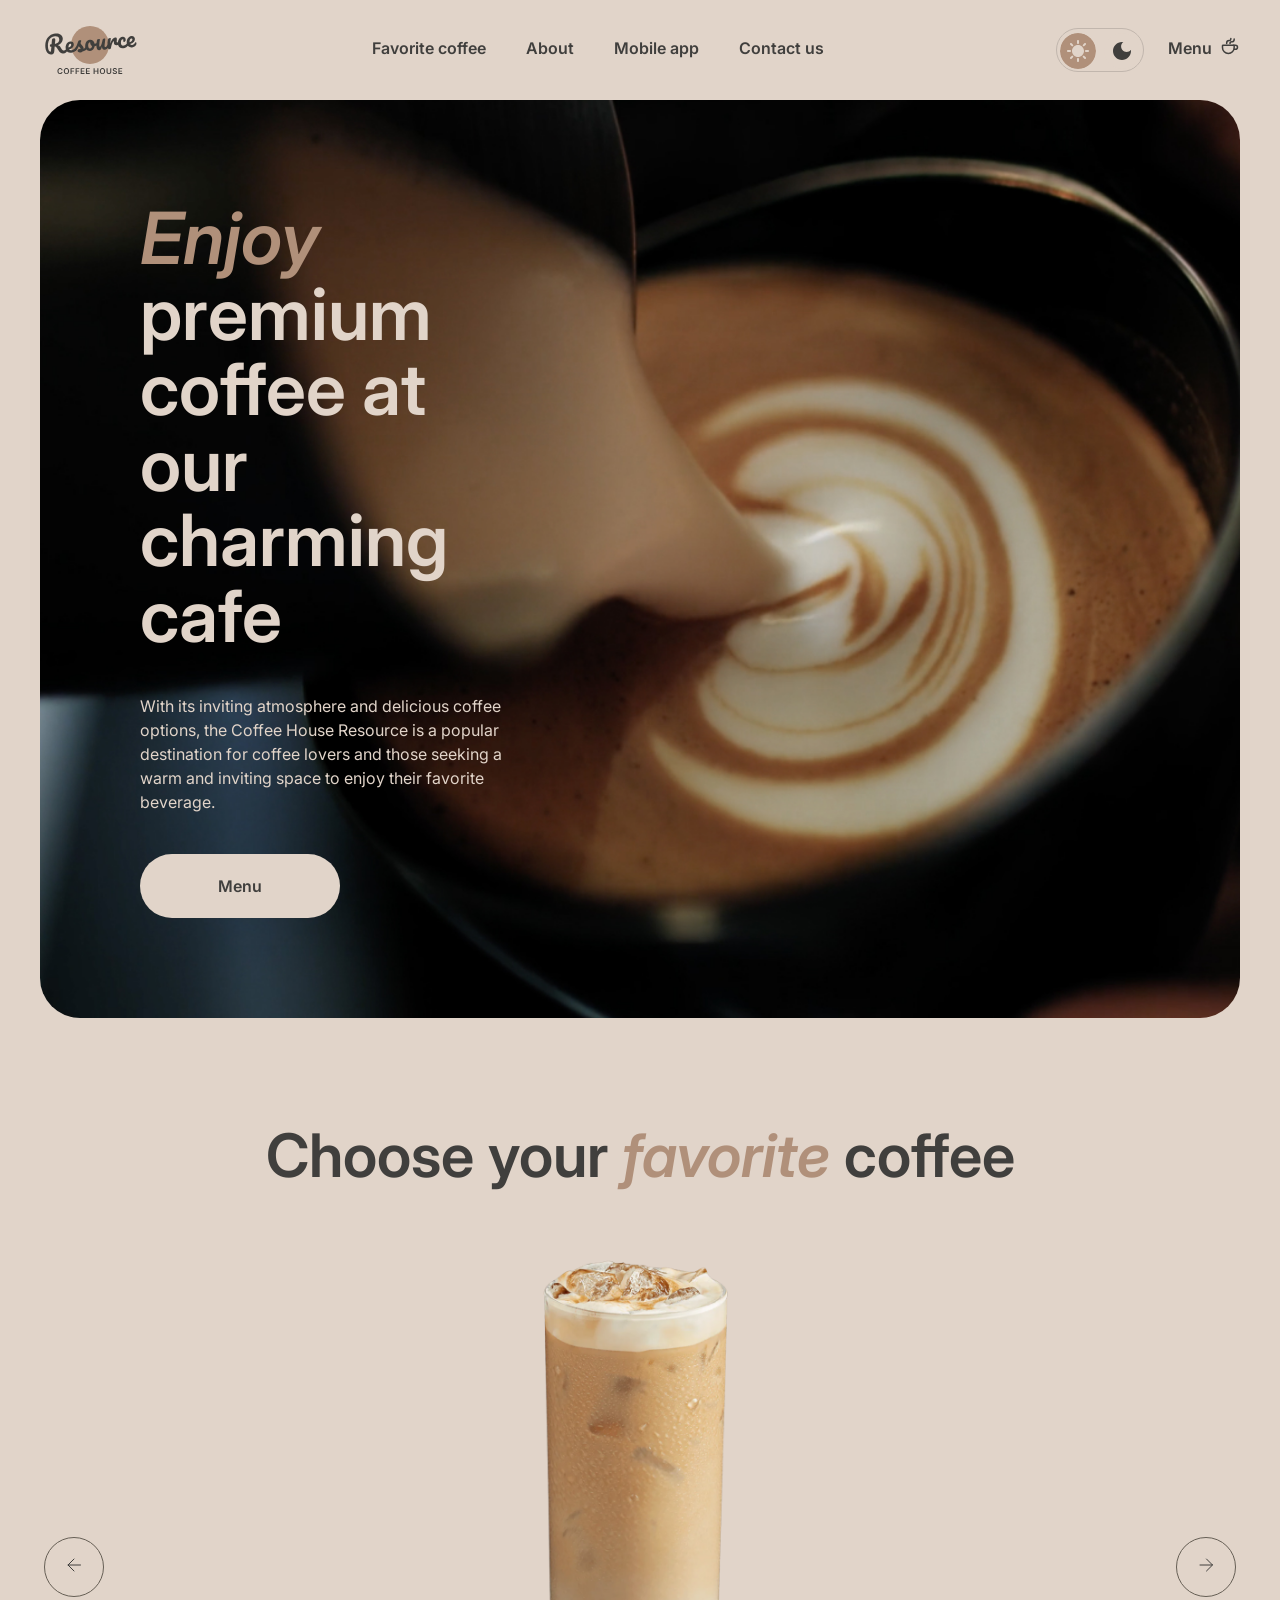
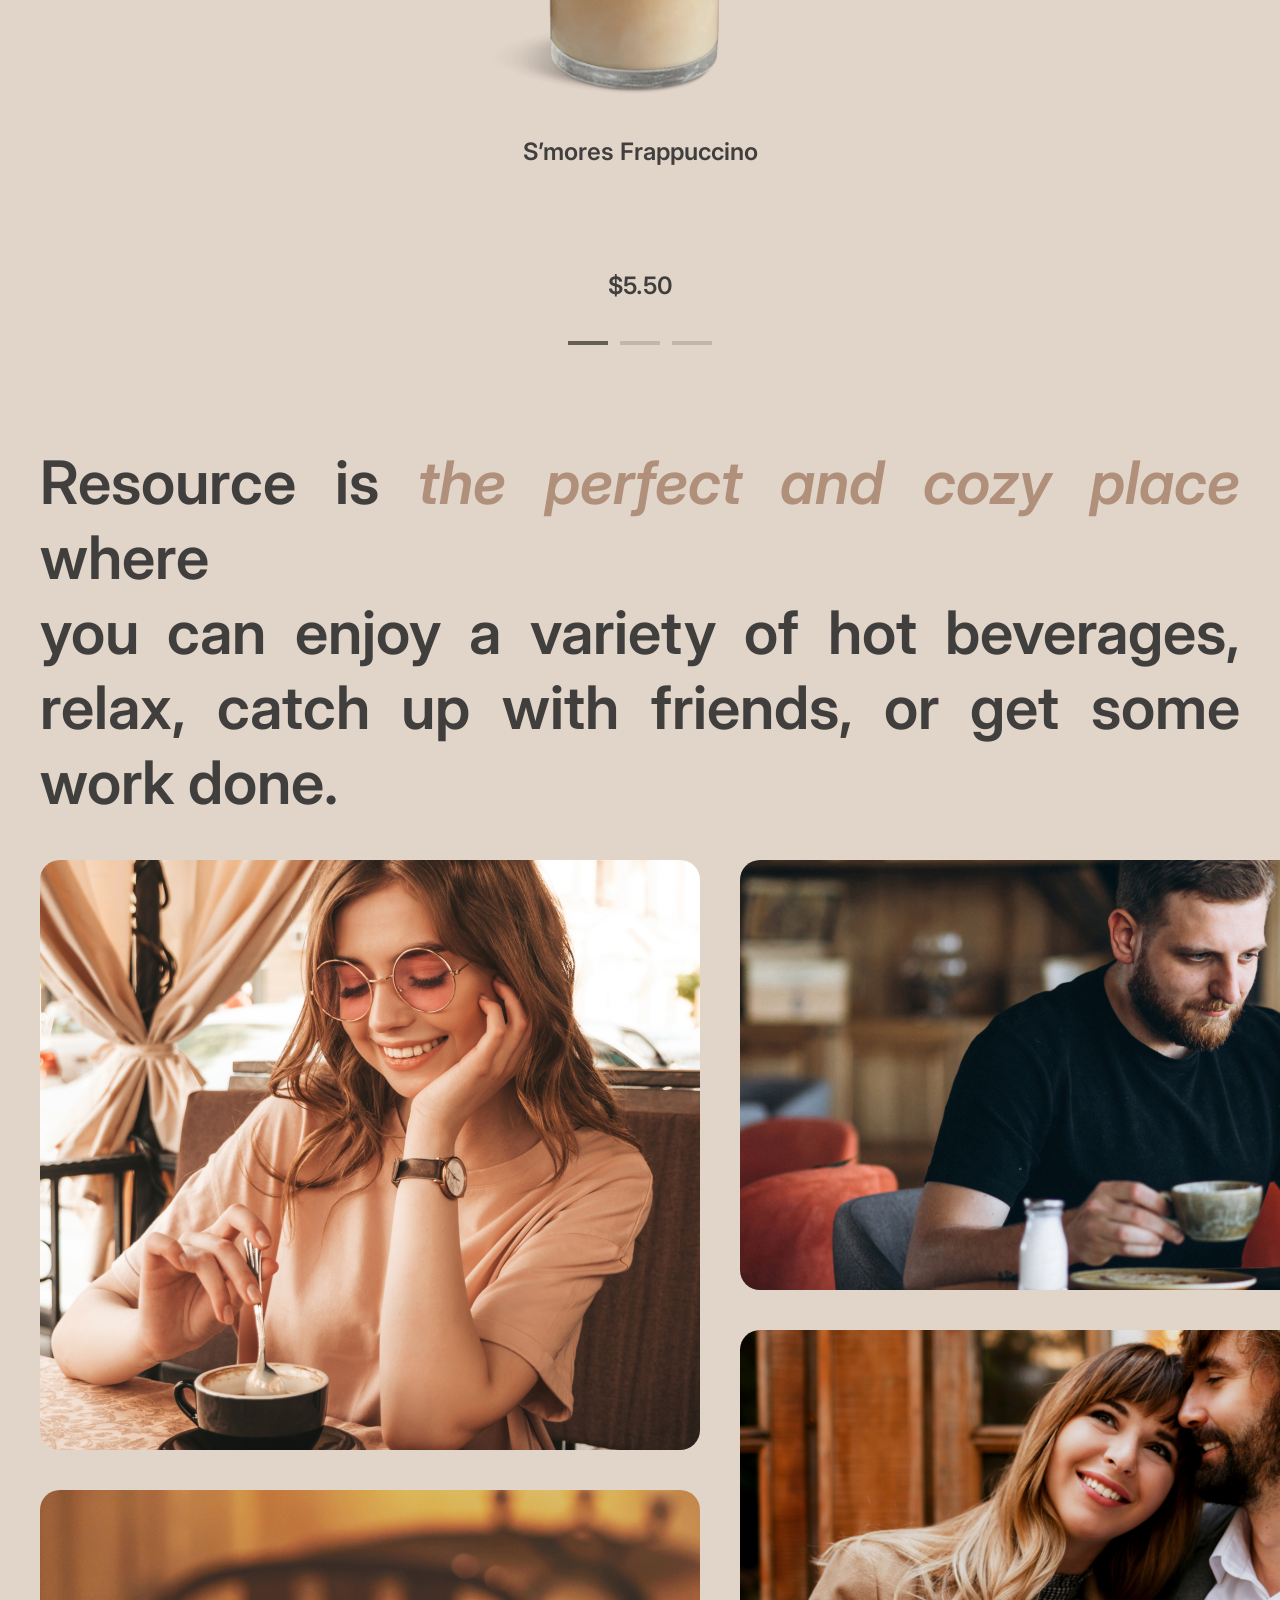
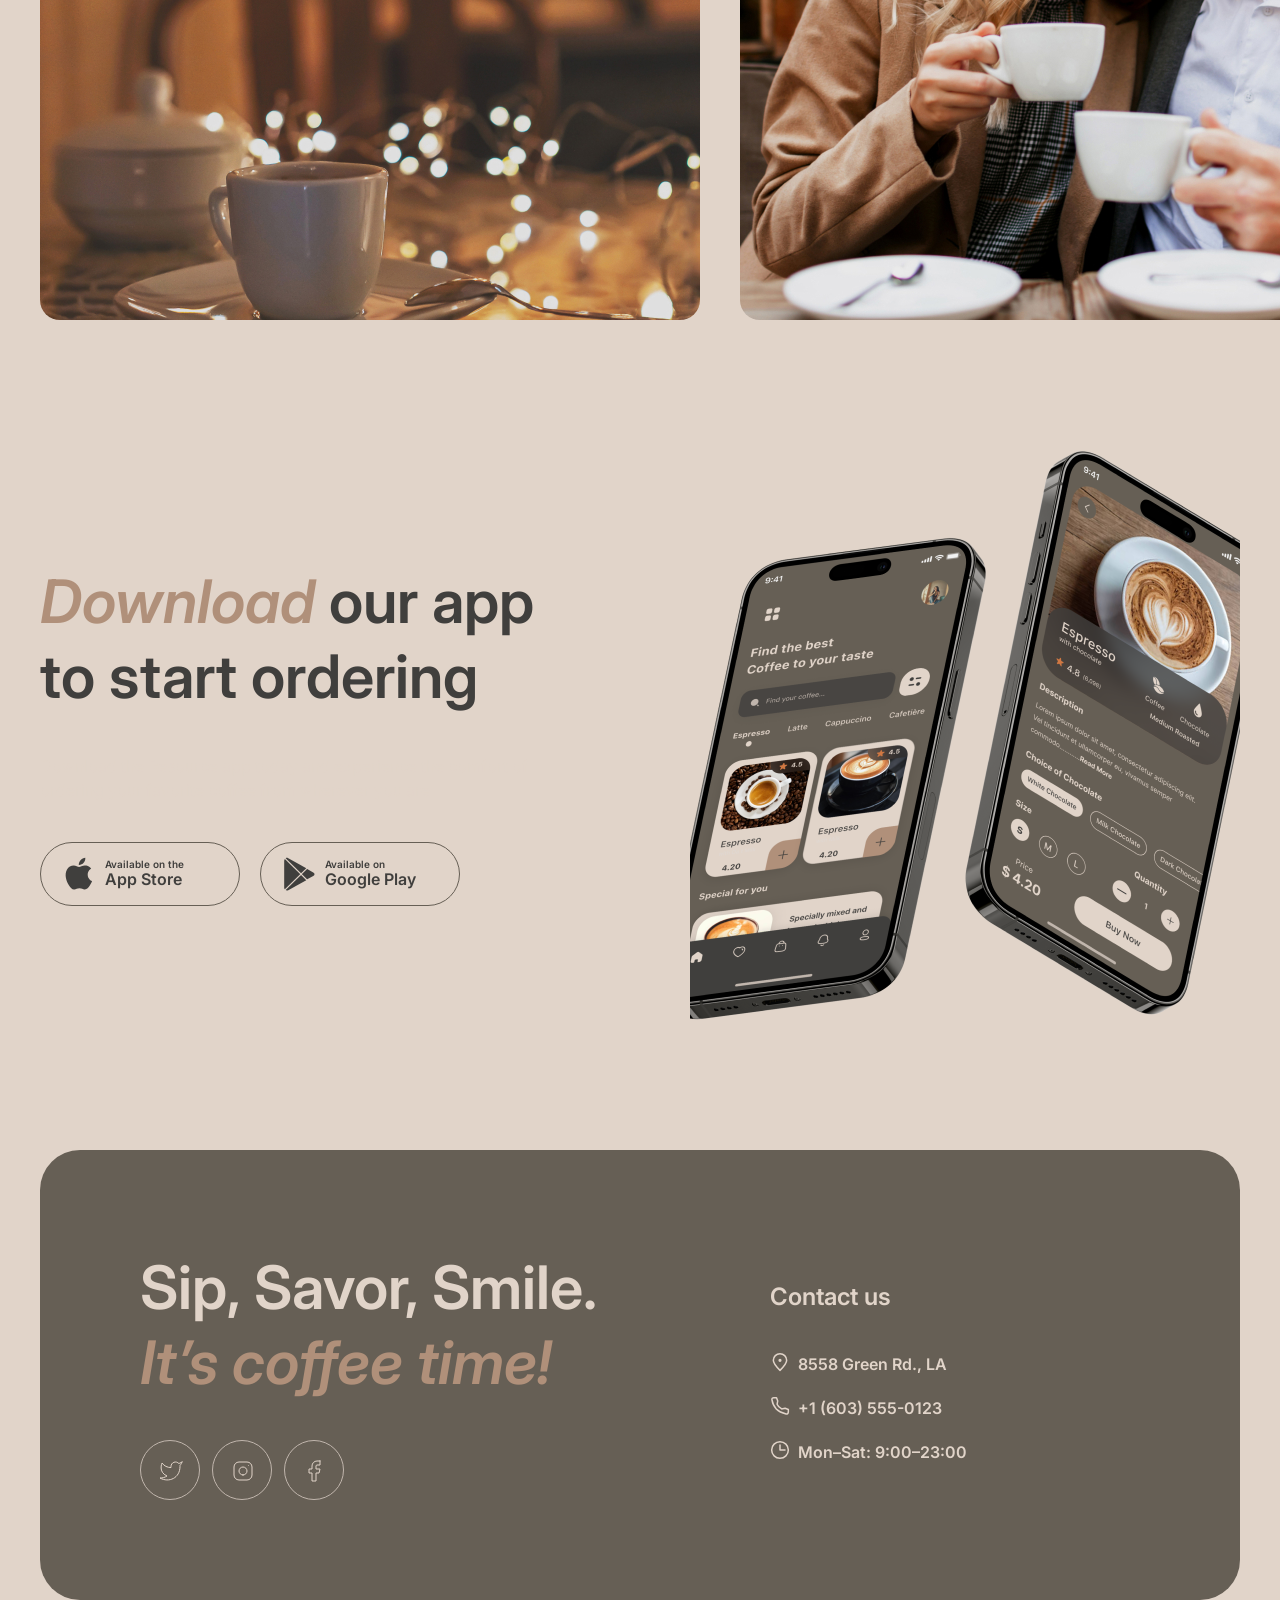
==== commit 51ed4847: "feat: add dark theme" ====
--- a/index.html
+++ b/index.html
@@ -17,7 +17,31 @@
         <header class="header">
             <nav>
                 <ul class="nav">
-                    <li class="logo"><a href="./index.html" class="logo-link"><img src="./images/logo.png" alt="logo"></a></li>
+                    <li class="logo"><a href="./index.html" class="logo-link">
+                        <svg width="100" height="60" viewBox="0 0 100 60" fill="none" xmlns="http://www.w3.org/2000/svg">
+  <path d="M69 25C69 35.4934 60.4934 44 50 44C39.5066 44 31 35.4934 31 25C31 14.5066 39.5066 6 50 6C60.4934 6 69 14.5066 69 25Z" fill="var(--logo-bg)" />
+  <path d="M95.6784 22.2913C95.8856 22.2732 96.0534 22.3548 96.1817 22.5364C96.326 22.7165 96.4127 22.9739 96.442 23.3086C96.4922 23.8824 96.4 24.3884 96.1652 24.8265C95.7789 25.5509 95.2359 26.1365 94.5362 26.5832C93.8524 27.0285 93.0084 27.295 92.0042 27.3829C90.4741 27.5168 89.2469 27.1664 88.3226 26.3318C87.3969 25.4812 86.8658 24.2749 86.7291 22.7129C86.6329 21.6131 86.7748 20.5727 87.1547 19.5919C87.5333 18.5951 88.1046 17.7822 88.8687 17.1532C89.6487 16.5229 90.5568 16.1623 91.5928 16.0717C92.5173 15.9908 93.2829 16.2049 93.8895 16.714C94.4948 17.2071 94.8386 17.9239 94.9209 18.8643C95.0171 19.9641 94.7016 20.9473 93.9743 21.814C93.2617 22.6633 91.9772 23.4021 90.1208 24.0303C90.5675 24.73 91.2451 25.0401 92.1537 24.9606C92.8072 24.9035 93.3279 24.7053 93.7158 24.3662C94.1197 24.0257 94.5692 23.4725 95.0643 22.7064C95.2346 22.4506 95.4393 22.3122 95.6784 22.2913ZM91.3914 18.4503C90.8016 18.5019 90.3295 18.8885 89.9751 19.6102C89.6365 20.3304 89.5098 21.1767 89.5949 22.149L89.5991 22.1968C90.5199 21.8914 91.2318 21.4918 91.7347 20.9981C92.2376 20.5044 92.4632 19.9626 92.4117 19.3729C92.3852 19.0701 92.2766 18.8386 92.0859 18.6786C91.9098 18.5013 91.6783 18.4252 91.3914 18.4503Z" fill="var(--logo-path)" />
+  <path d="M83.2976 28.1446C81.7356 28.2813 80.4779 27.9497 79.5245 27.1497C78.5857 26.3324 78.0529 25.1985 77.926 23.7481C77.813 22.457 77.969 21.303 78.394 20.2861C78.819 19.2692 79.4149 18.4622 80.1818 17.8651C80.9487 17.268 81.7784 16.9304 82.671 16.8523C83.5477 16.7756 84.2481 16.9793 84.7723 17.4635C85.311 17.9303 85.6159 18.5702 85.6871 19.383C85.7456 20.0525 85.6437 20.6316 85.3813 21.1203C85.1348 21.6076 84.7725 21.8722 84.2944 21.9141C83.9915 21.9406 83.7382 21.8904 83.5344 21.7637C83.3465 21.6356 83.2414 21.444 83.2191 21.189C83.2093 21.0774 83.2141 20.9485 83.2334 20.8023C83.2527 20.6561 83.2676 20.5504 83.278 20.4852C83.3367 20.2392 83.357 20.0125 83.3389 19.8053C83.3208 19.5981 83.2511 19.4436 83.1297 19.3418C83.0243 19.2386 82.876 19.1953 82.6847 19.2121C82.3181 19.2441 81.9901 19.4415 81.7006 19.8041C81.4097 20.1508 81.193 20.6114 81.0506 21.186C80.9081 21.7606 80.8661 22.3826 80.9247 23.0521C81.0865 24.901 81.9723 25.7551 83.5821 25.6142C84.2356 25.557 84.9181 25.2805 85.6296 24.7846C86.3556 24.2714 87.0469 23.5444 87.7034 22.6036C87.8752 22.3637 88.0806 22.2333 88.3197 22.2124C88.5269 22.1942 88.6946 22.2759 88.8229 22.4574C88.9672 22.6375 89.054 22.895 89.0832 23.2297C89.1362 23.8354 89.028 24.3427 88.7587 24.7518C88.0904 25.7418 87.2526 26.5378 86.2452 27.1399C85.2524 27.7247 84.2699 28.0596 83.2976 28.1446Z" fill="var(--logo-path)" />
+  <path d="M69.549 29.3476C68.9433 29.4006 68.485 29.1195 68.1742 28.5042C67.8794 27.8876 67.6706 26.8779 67.5479 25.4753C67.3666 23.4032 67.4892 21.4089 67.9158 19.4924C68.0188 19.0177 68.2207 18.6627 68.5213 18.4276C68.8365 18.1752 69.289 18.0232 69.8787 17.9716C70.1975 17.9437 70.4242 17.964 70.5586 18.0326C70.6931 18.1011 70.7701 18.2469 70.7897 18.4701C70.812 18.7251 70.7426 19.3094 70.5816 20.2229C70.478 20.8744 70.3993 21.4434 70.3455 21.93C70.2917 22.4165 70.2636 23.0132 70.2612 23.7201C70.6673 22.3033 71.1594 21.136 71.7376 20.2181C72.3158 19.3002 72.8997 18.6308 73.4892 18.2098C74.0947 17.7874 74.6605 17.5532 75.1865 17.5072C76.2225 17.4166 76.7858 17.8893 76.8765 18.9253C76.8946 19.1325 76.8668 19.6409 76.7931 20.4504C76.7214 21.0991 76.6925 21.5032 76.7064 21.6626C76.7552 22.2204 76.9789 22.4819 77.3773 22.4471C77.8236 22.408 78.3668 22.0072 79.0067 21.2445C79.1958 21.0191 79.4019 20.8967 79.6251 20.8772C79.8323 20.8591 80 20.9408 80.1283 21.1223C80.2712 21.2864 80.3559 21.5199 80.3824 21.8228C80.434 22.4125 80.315 22.8887 80.0255 23.2513C79.6197 23.7526 79.1285 24.1971 78.5521 24.5848C77.9903 24.9552 77.3746 25.1697 76.7052 25.2282C75.8604 25.3021 75.196 25.1434 74.7121 24.7521C74.2441 24.3594 73.978 23.7965 73.9139 23.0633C73.8929 22.8242 73.8959 22.583 73.9228 22.3397C73.9268 22.0182 73.9239 21.8016 73.9142 21.69C73.8919 21.435 73.793 21.3151 73.6177 21.3305C73.3786 21.3514 73.0836 21.6503 72.7325 22.2271C72.396 22.7865 72.0748 23.5213 71.7689 24.4314C71.4631 25.3415 71.2332 26.2932 71.0791 27.2864C70.9694 28.0509 70.8068 28.5791 70.5914 28.8709C70.3906 29.1455 70.0431 29.3044 69.549 29.3476Z" fill="var(--logo-path)" />
+  <path d="M59.2462 30.2488C58.5289 30.3116 57.9106 30.0364 57.3912 29.4233C56.8863 28.7929 56.5906 27.9836 56.5042 26.9954C56.3996 25.8 56.3838 24.7012 56.4567 23.699C56.5282 22.6809 56.6985 21.5979 56.9675 20.4501C57.085 19.958 57.2782 19.5958 57.547 19.3635C57.8157 19.1312 58.2609 18.9878 58.8826 18.9334C59.2332 18.9028 59.4772 18.9376 59.6145 19.038C59.7677 19.1371 59.8541 19.2981 59.8736 19.5213C59.8847 19.6488 59.8347 20.0868 59.7235 20.8354C59.6157 21.4391 59.5349 21.9842 59.4811 22.4707C59.3088 24.1722 59.247 25.3019 59.2958 25.8598C59.3251 26.1945 59.3859 26.4301 59.4781 26.5666C59.569 26.6871 59.7021 26.7397 59.8774 26.7244C60.1165 26.7035 60.3904 26.4386 60.6993 25.9297C61.024 25.4195 61.3431 24.6608 61.6565 23.6536C61.9859 22.6451 62.2798 21.4148 62.5382 19.9627C62.6239 19.4734 62.7852 19.114 63.0221 18.8845C63.2749 18.6535 63.6643 18.5151 64.1903 18.4691C64.5569 18.437 64.8161 18.4625 64.9679 18.5456C65.1184 18.6127 65.204 18.7658 65.2249 19.0049C65.2598 19.4034 65.1561 20.5127 64.9138 22.3327C64.646 24.412 64.533 25.6907 64.5748 26.1688C64.6013 26.4717 64.686 26.7052 64.8289 26.8694C64.9703 27.0176 65.1447 27.0827 65.3519 27.0645C65.6706 27.0366 66.0285 26.8126 66.4254 26.3924C66.8368 25.9549 67.3708 25.2657 68.0273 24.3249C68.199 24.0851 68.4044 23.9547 68.6435 23.9337C68.8507 23.9156 69.0185 23.9973 69.1468 24.1788C69.291 24.3589 69.3778 24.6163 69.4071 24.9511C69.4629 25.5886 69.3547 26.096 69.0825 26.4731C68.471 27.3779 67.7905 28.1361 67.041 28.7477C66.3074 29.358 65.4385 29.707 64.4343 29.7949C63.6693 29.8618 63.0776 29.6165 62.6594 29.0588C62.2572 28.4997 62.0093 27.6862 61.9159 26.6183C61.7398 27.7259 61.4065 28.5982 60.9162 29.2354C60.4245 29.8566 59.8678 30.1944 59.2462 30.2488Z" fill="var(--logo-path)" />
+  <path d="M57.5606 22.8796C57.7678 22.8614 57.9362 22.9511 58.0659 23.1485C58.1956 23.346 58.2744 23.6041 58.3023 23.9229C58.3692 24.688 58.1779 25.1625 57.7282 25.3463C56.8011 25.7647 55.7659 26.048 54.6225 26.1963C54.4367 27.5616 53.9332 28.6898 53.1117 29.5808C52.2888 30.4559 51.3115 30.9429 50.1799 31.0419C49.2235 31.1256 48.3824 30.9663 47.6566 30.564C46.9467 30.1603 46.383 29.5913 45.9654 28.8569C45.5478 28.1225 45.3 27.309 45.2219 26.4164C45.1159 25.205 45.2529 24.1089 45.6328 23.1281C46.0114 22.1313 46.5841 21.3343 47.351 20.7372C48.1165 20.1242 48.9933 19.7744 49.9816 19.688C51.1929 19.582 52.2022 19.9193 53.0093 20.6999C53.8309 21.4632 54.3592 22.453 54.5941 23.6691C55.339 23.5558 56.2177 23.3183 57.23 22.9567C57.3547 22.9136 57.4649 22.8879 57.5606 22.8796ZM50.1494 28.4908C50.6595 28.4462 51.0797 28.2007 51.41 27.7542C51.7563 27.3063 51.959 26.6863 52.0182 25.8941C51.4948 25.6026 51.0739 25.1977 50.7555 24.6795C50.4531 24.1599 50.2754 23.5972 50.2224 22.9916C50.2001 22.7365 50.2017 22.4794 50.2272 22.2202L50.1076 22.2307C49.4701 22.2864 48.9633 22.644 48.5873 23.3032C48.2259 23.9452 48.094 24.824 48.1916 25.9398C48.2683 26.8164 48.4942 27.4712 48.8694 27.9042C49.2605 28.3357 49.6872 28.5313 50.1494 28.4908Z" fill="var(--logo-path)" />
+  <path d="M40.3103 32.4354C39.4815 32.508 38.8272 32.3725 38.3474 32.029C37.8836 31.6841 37.6307 31.2726 37.5889 30.7944C37.5527 30.38 37.6727 30.0081 37.9491 29.6787C38.2254 29.3494 38.6584 29.1589 39.2482 29.1073C39.4554 29.0892 39.6966 29.0922 39.9717 29.1163C40.2614 29.1231 40.4787 29.1282 40.6235 29.1316C40.5713 28.7185 40.4415 28.3364 40.2341 27.9851C40.0427 27.6325 39.8048 27.3 39.5205 26.9876C39.2348 26.6592 38.9692 26.3773 38.7237 26.1418C38.3119 27.1254 37.8861 27.9497 37.4464 28.6145C37.0226 29.278 36.5482 29.9137 36.0232 30.5218C35.7614 30.8338 35.4711 31.0038 35.1523 31.0316C34.8973 31.054 34.6824 30.9844 34.5077 30.823C34.3316 30.6457 34.2316 30.4216 34.2079 30.1506C34.1801 29.8318 34.2658 29.5272 34.4653 29.2367L34.7426 28.827C35.5244 27.6664 36.1078 26.7159 36.4928 25.9756C36.7233 25.4896 36.9884 24.8481 37.288 24.0509C37.5863 23.2379 37.8745 22.4016 38.1527 21.542C38.3942 20.8142 38.9931 20.4085 39.9494 20.3248C40.3957 20.2858 40.71 20.2984 40.8923 20.3628C41.0746 20.4271 41.1734 20.547 41.1888 20.7223C41.1971 20.8179 41.1785 20.9722 41.1329 21.1849C41.0873 21.3977 41.0177 21.6126 40.9243 21.8296C40.6876 22.4285 40.5867 22.9272 40.6215 23.3257C40.6424 23.5647 40.7451 23.8208 40.9296 24.0937C41.1301 24.3653 41.4244 24.7009 41.8127 25.1006C42.3814 25.7254 42.8141 26.2657 43.111 26.7216C43.4224 27.1601 43.6025 27.6583 43.6513 28.2162C43.6652 28.3756 43.6688 28.6001 43.662 28.8898C44.4166 28.5187 45.2626 27.6335 46.2003 26.2345C46.372 25.9946 46.5774 25.8642 46.8165 25.8433C47.0237 25.8252 47.1915 25.9069 47.3198 26.0884C47.464 26.2685 47.5508 26.5259 47.5801 26.8606C47.6331 27.4663 47.5249 27.9737 47.2555 28.3827C46.545 29.4407 45.8392 30.185 45.1381 30.6158C44.4515 31.0292 43.5756 31.2985 42.5105 31.4238C41.9204 32.0215 41.187 32.3587 40.3103 32.4354Z" fill="var(--logo-path)" />
+  <path d="M36.6161 26.7357C36.8233 26.7175 36.9911 26.7992 37.1194 26.9807C37.2636 27.1608 37.3504 27.4183 37.3797 27.753C37.4355 28.3905 37.3273 28.8979 37.0551 29.2751C36.5281 30.0439 35.7492 30.7786 34.7183 31.4791C33.7034 32.1782 32.5823 32.5815 31.355 32.6888C29.6814 32.8353 28.3426 32.4947 27.3386 31.667C26.3347 30.8394 25.7637 29.6365 25.6256 28.0586C25.5294 26.9588 25.6713 25.9185 26.0512 24.9376C26.4298 23.9408 27.0011 23.1279 27.7652 22.4989C28.5452 21.8686 29.4533 21.508 30.4893 21.4174C31.4138 21.3365 32.1793 21.5506 32.786 22.0597C33.3913 22.5528 33.7351 23.2696 33.8173 24.21C33.9136 25.3098 33.5981 26.293 32.8708 27.1597C32.1581 28.009 30.8816 28.7471 29.0412 29.3739C29.5039 30.0722 30.293 30.3726 31.4088 30.275C32.126 30.2122 32.9173 29.894 33.7826 29.3204C34.6625 28.7295 35.4016 27.9983 35.9999 27.1269C36.1716 26.887 36.377 26.7566 36.6161 26.7357ZM30.2878 23.796C29.6981 23.8476 29.226 24.2342 28.8715 24.9559C28.533 25.6761 28.4063 26.5224 28.4914 27.4947L28.4955 27.5425C29.4164 27.2371 30.1283 26.8375 30.6312 26.3438C31.1341 25.8501 31.3597 25.3083 31.3081 24.7186C31.2816 24.4158 31.1731 24.1843 30.9824 24.0243C30.8063 23.847 30.5747 23.7709 30.2878 23.796Z" fill="var(--logo-path)" />
+  <path d="M27.6906 27.5167C27.8978 27.4986 28.0656 27.5803 28.1939 27.7618C28.3382 27.9419 28.4249 28.1993 28.4542 28.5341C28.5086 29.1557 28.4004 29.6631 28.1296 30.0561C27.4454 31.0476 26.7351 31.8324 25.9987 32.4108C25.261 32.9733 24.3581 33.3012 23.2902 33.3946C22.2541 33.4853 21.3451 33.2837 20.5631 32.79C19.797 32.2949 19.028 31.3985 18.256 30.1009C17.6351 29.063 17.151 28.3023 16.8035 27.8188C16.4547 27.3193 16.119 26.9712 15.7967 26.7745C15.4903 26.5765 15.1198 26.4724 14.6852 26.4622C14.6508 26.8025 14.5595 27.8705 14.4114 29.6663C14.3537 30.4744 14.3165 30.9675 14.3 31.1456C14.2256 32.1319 13.9724 32.9089 13.5402 33.4767C13.1067 34.0286 12.4038 34.3471 11.4315 34.4321C10.3636 34.5256 9.38799 34.2977 8.50477 33.7486C7.63609 33.1822 6.9298 32.3606 6.38589 31.2839C5.84059 30.1913 5.50518 28.9277 5.37968 27.4932C5.1454 24.8154 5.40544 22.4638 6.15978 20.4383C6.93006 18.4115 8.10738 16.8148 9.69174 15.6483C11.2906 14.4644 13.1899 13.7763 15.3895 13.5838C16.9196 13.45 18.223 13.5688 19.2994 13.9404C20.3759 14.312 21.1968 14.8826 21.762 15.6523C22.3432 16.4206 22.6784 17.3148 22.7676 18.3349C22.8457 19.2275 22.7073 20.1229 22.3522 21.0213C22.0117 21.9023 21.4476 22.7066 20.66 23.434C19.8724 24.1614 18.8869 24.7375 17.7034 25.1622C18.4866 25.3025 19.1057 25.5856 19.5605 26.0116C20.0154 26.4376 20.4891 27.0787 20.9816 27.9351C21.5115 28.8524 22.0112 29.5153 22.4806 29.924C22.966 30.3312 23.4955 30.5098 24.0693 30.4596C24.5794 30.4149 25.0509 30.205 25.4838 29.8299C25.9154 29.4388 26.4456 28.7981 27.0744 27.9079C27.2461 27.6681 27.4515 27.5377 27.6906 27.5167ZM11.3837 26.727C10.8418 26.7744 10.4561 26.6797 10.2266 26.4428C10.013 26.2045 9.89225 25.9259 9.86436 25.6071C9.8309 25.2246 9.92394 24.9113 10.1435 24.6672C10.379 24.4218 10.6562 24.2851 10.9749 24.2572L11.5727 24.2049C11.691 22.6206 11.8123 21.2528 11.9364 20.1016C12.053 19.0474 12.6771 18.4708 13.8088 18.3718C14.7173 18.2923 15.2071 18.659 15.2782 19.4719C15.2936 19.6473 15.2975 19.7835 15.2899 19.8805L14.9199 23.9121C15.7764 23.789 16.5393 23.5134 17.2085 23.0855C17.8937 22.6561 18.4149 22.0966 18.7722 21.4068C19.1454 20.7156 19.2957 19.9556 19.2232 19.1268C19.1353 18.1226 18.7236 17.3636 17.988 16.8498C17.2524 16.3359 16.2232 16.1369 14.9002 16.2526C13.3382 16.3893 12.0016 16.8997 10.8904 17.7839C9.79381 18.6508 8.98568 19.8779 8.46605 21.4653C7.94503 23.0366 7.78003 24.9142 7.97108 27.0978C8.06033 28.1179 8.24063 28.9855 8.51198 29.7006C8.78334 30.4157 9.08648 30.9432 9.42139 31.2834C9.75631 31.6235 10.0592 31.7817 10.3302 31.7579C10.5374 31.7398 10.6957 31.6216 10.8051 31.4032C10.9304 31.1834 11.0127 30.839 11.052 30.3698L11.3837 26.727Z" fill="var(--logo-path)" />
+  <path d="M78.4023 54.0001V48.1819H82.1864V49.0654H79.4563V50.645H81.9904V51.5285H79.4563V53.1165H82.2092V54.0001H78.4023Z" fill="var(--logo-path)" />
+  <path d="M75.9698 49.7813C75.9433 49.5332 75.8316 49.34 75.6346 49.2017C75.4395 49.0635 75.1857 48.9943 74.8732 48.9943C74.6535 48.9943 74.4651 49.0275 74.3079 49.0938C74.1507 49.1601 74.0304 49.25 73.9471 49.3637C73.8638 49.4773 73.8211 49.607 73.8192 49.7529C73.8192 49.8741 73.8467 49.9792 73.9016 50.0682C73.9585 50.1572 74.0352 50.233 74.1317 50.2955C74.2283 50.3561 74.3353 50.4072 74.4528 50.4489C74.5702 50.4906 74.6886 50.5256 74.8079 50.554L75.3533 50.6904C75.573 50.7415 75.7842 50.8106 75.9869 50.8977C76.1914 50.9849 76.3742 51.0947 76.5352 51.2273C76.698 51.3599 76.8268 51.5199 76.9215 51.7074C77.0162 51.8949 77.0636 52.1146 77.0636 52.3665C77.0636 52.7074 76.9764 53.0076 76.8022 53.2671C76.628 53.5246 76.3761 53.7263 76.0465 53.8722C75.7189 54.0161 75.3221 54.0881 74.8562 54.0881C74.4035 54.0881 74.0105 54.018 73.6772 53.8779C73.3458 53.7377 73.0863 53.5332 72.8988 53.2642C72.7132 52.9953 72.6128 52.6676 72.5977 52.2813H73.6346C73.6497 52.4839 73.7122 52.6525 73.8221 52.787C73.9319 52.9214 74.0749 53.0218 74.2511 53.0881C74.4291 53.1544 74.628 53.1875 74.8477 53.1875C75.0768 53.1875 75.2776 53.1534 75.4499 53.0852C75.6242 53.0152 75.7605 52.9186 75.859 52.7955C75.9575 52.6705 76.0077 52.5246 76.0096 52.358C76.0077 52.2065 75.9632 52.0815 75.8761 51.983C75.7889 51.8826 75.6668 51.7993 75.5096 51.733C75.3543 51.6648 75.1725 51.6042 74.9641 51.5512L74.3022 51.3807C73.823 51.2576 73.4442 51.071 73.1658 50.821C72.8893 50.5692 72.7511 50.2349 72.7511 49.8182C72.7511 49.4754 72.8439 49.1752 73.0295 48.9176C73.217 48.6601 73.4717 48.4602 73.7937 48.3182C74.1156 48.1743 74.4802 48.1023 74.8874 48.1023C75.3003 48.1023 75.6621 48.1743 75.9727 48.3182C76.2852 48.4602 76.5304 48.6582 76.7085 48.912C76.8865 49.1638 76.9783 49.4536 76.984 49.7813H75.9698Z" fill="var(--logo-path)" />
+  <path d="M70.2086 48.1819H71.2626V51.983C71.2626 52.3997 71.1641 52.7662 70.9672 53.0825C70.7721 53.3987 70.4975 53.6459 70.1433 53.8239C69.7891 54.0001 69.3753 54.0881 68.9018 54.0881C68.4264 54.0881 68.0117 54.0001 67.6575 53.8239C67.3033 53.6459 67.0287 53.3987 66.8336 53.0825C66.6386 52.7662 66.541 52.3997 66.541 51.983V48.1819H67.595V51.895C67.595 52.1374 67.648 52.3533 67.7541 52.5427C67.862 52.7321 68.0136 52.8807 68.2086 52.9887C68.4037 53.0948 68.6348 53.1478 68.9018 53.1478C69.1689 53.1478 69.3999 53.0948 69.595 52.9887C69.792 52.8807 69.9435 52.7321 70.0495 52.5427C70.1556 52.3533 70.2086 52.1374 70.2086 51.895V48.1819Z" fill="var(--logo-path)" />
+  <path d="M65.1435 51.0909C65.1435 51.7178 65.026 52.2548 64.7912 52.7017C64.5582 53.1468 64.2401 53.4877 63.8366 53.7245C63.4351 53.9612 62.9796 54.0796 62.4702 54.0796C61.9607 54.0796 61.5043 53.9612 61.1009 53.7245C60.6993 53.4858 60.3812 53.144 60.1463 52.6989C59.9134 52.2519 59.7969 51.7159 59.7969 51.0909C59.7969 50.464 59.9134 49.9281 60.1463 49.483C60.3812 49.036 60.6993 48.6942 61.1009 48.4574C61.5043 48.2207 61.9607 48.1023 62.4702 48.1023C62.9796 48.1023 63.4351 48.2207 63.8366 48.4574C64.2401 48.6942 64.5582 49.036 64.7912 49.483C65.026 49.9281 65.1435 50.464 65.1435 51.0909ZM64.0838 51.0909C64.0838 50.6496 64.0147 50.2775 63.8764 49.9745C63.7401 49.6695 63.5507 49.4394 63.3082 49.2841C63.0658 49.1269 62.7865 49.0483 62.4702 49.0483C62.1539 49.0483 61.8745 49.1269 61.6321 49.2841C61.3897 49.4394 61.1993 49.6695 61.0611 49.9745C60.9247 50.2775 60.8565 50.6496 60.8565 51.0909C60.8565 51.5322 60.9247 51.9053 61.0611 52.2102C61.1993 52.5133 61.3897 52.7434 61.6321 52.9006C61.8745 53.0559 62.1539 53.1335 62.4702 53.1335C62.7865 53.1335 63.0658 53.0559 63.3082 52.9006C63.5507 52.7434 63.7401 52.5133 63.8764 52.2102C64.0147 51.9053 64.0838 51.5322 64.0838 51.0909Z" fill="var(--logo-path)" />
+  <path d="M53.5918 54.0001V48.1819H54.6458V50.645H57.3418V48.1819H58.3986V54.0001H57.3418V51.5285H54.6458V54.0001H53.5918Z" fill="var(--logo-path)" />
+  <path d="M45.9492 54.0001V48.1819H49.7333V49.0654H47.0032V50.645H49.5373V51.5285H47.0032V53.1165H49.756V54.0001H45.9492Z" fill="var(--logo-path)" />
+  <path d="M40.6895 54.0001V48.1819H44.4735V49.0654H41.7434V50.645H44.2775V51.5285H41.7434V53.1165H44.4963V54.0001H40.6895Z" fill="var(--logo-path)" />
+  <path d="M35.6016 54.0001V48.1819H39.3288V49.0654H36.6555V50.645H39.0732V51.5285H36.6555V54.0001H35.6016Z" fill="var(--logo-path)" />
+  <path d="M30.5137 54.0001V48.1819H34.2409V49.0654H31.5676V50.645H33.9853V51.5285H31.5676V54.0001H30.5137Z" fill="var(--logo-path)" />
+  <path d="M29.1181 51.0909C29.1181 51.7178 29.0007 52.2548 28.7658 52.7017C28.5328 53.1468 28.2147 53.4877 27.8113 53.7245C27.4097 53.9612 26.9542 54.0796 26.4448 54.0796C25.9353 54.0796 25.4789 53.9612 25.0755 53.7245C24.6739 53.4858 24.3558 53.144 24.1209 52.6989C23.888 52.2519 23.7715 51.7159 23.7715 51.0909C23.7715 50.464 23.888 49.9281 24.1209 49.483C24.3558 49.036 24.6739 48.6942 25.0755 48.4574C25.4789 48.2207 25.9353 48.1023 26.4448 48.1023C26.9542 48.1023 27.4097 48.2207 27.8113 48.4574C28.2147 48.6942 28.5328 49.036 28.7658 49.483C29.0007 49.9281 29.1181 50.464 29.1181 51.0909ZM28.0584 51.0909C28.0584 50.6496 27.9893 50.2775 27.851 49.9745C27.7147 49.6695 27.5253 49.4394 27.2828 49.2841C27.0404 49.1269 26.7611 49.0483 26.4448 49.0483C26.1285 49.0483 25.8491 49.1269 25.6067 49.2841C25.3643 49.4394 25.1739 49.6695 25.0357 49.9745C24.8993 50.2775 24.8311 50.6496 24.8311 51.0909C24.8311 51.5322 24.8993 51.9053 25.0357 52.2102C25.1739 52.5133 25.3643 52.7434 25.6067 52.9006C25.8491 53.0559 26.1285 53.1335 26.4448 53.1335C26.7611 53.1335 27.0404 53.0559 27.2828 52.9006C27.5253 52.7434 27.7147 52.5133 27.851 52.2102C27.9893 51.9053 28.0584 51.5322 28.0584 51.0909Z" fill="var(--logo-path)" />
+  <path d="M22.5536 50.1449H21.4911C21.4608 49.9707 21.4049 49.8163 21.3235 49.6818C21.2421 49.5455 21.1407 49.4299 21.0195 49.3352C20.8983 49.2406 20.7601 49.1695 20.6048 49.1222C20.4513 49.0729 20.2856 49.0483 20.1076 49.0483C19.7913 49.0483 19.511 49.1279 19.2667 49.287C19.0224 49.4442 18.8311 49.6752 18.6928 49.9801C18.5546 50.2832 18.4854 50.6534 18.4854 51.0909C18.4854 51.536 18.5546 51.911 18.6928 52.2159C18.833 52.519 19.0243 52.7481 19.2667 52.9034C19.511 53.0568 19.7904 53.1335 20.1048 53.1335C20.279 53.1335 20.4419 53.1108 20.5934 53.0654C20.7468 53.018 20.8841 52.9489 21.0053 52.858C21.1284 52.7671 21.2317 52.6553 21.315 52.5227C21.4002 52.3902 21.4589 52.2387 21.4911 52.0682L22.5536 52.0739C22.5138 52.3504 22.4277 52.6099 22.2951 52.8523C22.1644 53.0947 21.993 53.3087 21.7809 53.4943C21.5688 53.6781 21.3207 53.822 21.0366 53.9262C20.7525 54.0284 20.4371 54.0796 20.0906 54.0796C19.5792 54.0796 19.1228 53.9612 18.7212 53.7245C18.3197 53.4877 18.0034 53.1459 17.7724 52.6989C17.5413 52.2519 17.4258 51.7159 17.4258 51.0909C17.4258 50.464 17.5423 49.9281 17.7752 49.483C18.0082 49.036 18.3254 48.6942 18.7269 48.4574C19.1284 48.2207 19.583 48.1023 20.0906 48.1023C20.4144 48.1023 20.7156 48.1477 20.994 48.2387C21.2724 48.3296 21.5205 48.4631 21.7383 48.6392C21.9561 48.8135 22.1351 49.0275 22.2752 49.2813C22.4173 49.5332 22.5101 49.821 22.5536 50.1449Z" fill="var(--logo-path)" />
+                    </svg>
+                    </a>
+                    </li>
                     <li>
                         <ul class="nav-menu">
                             <li class="nav-item"><a href="#slider" class="nav-link">Favorite coffee<span class="menu-line"></span></a></li>
@@ -29,23 +53,24 @@
                     <li>
                         <ul class="header-actions">
                             <li class="theme-switch">
-                                <button><svg width="36" height="36" viewBox="0 0 36 36" fill="none" xmlns="http://www.w3.org/2000/svg">
-    <rect width="36" height="36" rx="18" fill="#B0907A" />
-    <path d="M17 10V8C17 7.45 17.45 7 18 7C18.55 7 19 7.45 19 8V10C19 10.55 18.55 11 18 11C17.45 11 17 10.55 17 10ZM24.36 13.05L25.77 11.63C26.16 11.24 26.16 10.61 25.77 10.22C25.38 9.83 24.75 9.83 24.36 10.22L22.95 11.64C22.56 12.03 22.56 12.66 22.95 13.05C23.34 13.44 23.97 13.44 24.36 13.05ZM28 17H26C25.45 17 25 17.45 25 18C25 18.55 25.45 19 26 19H28C28.55 19 29 18.55 29 18C29 17.45 28.55 17 28 17ZM18 25C17.45 25 17 25.45 17 26V28C17 28.55 17.45 29 18 29C18.55 29 19 28.55 19 28V26C19 25.45 18.55 25 18 25ZM11.64 13.05L10.22 11.64C9.83 11.25 9.83 10.61 10.22 10.23C10.61 9.85 11.25 9.84 11.63 10.23L13.04 11.64C13.43 12.03 13.43 12.67 13.04 13.05C12.65 13.43 12.02 13.44 11.64 13.05ZM22.95 22.95C22.56 23.34 22.56 23.98 22.95 24.36L24.36 25.77C24.75 26.16 25.39 26.16 25.77 25.77C26.16 25.38 26.16 24.74 25.77 24.36L24.36 22.95C23.98 22.56 23.34 22.56 22.95 22.95ZM8 19H10C10.55 19 11 18.55 11 18C11 17.45 10.55 17 10 17H8C7.45 17 7 17.45 7 18C7 18.55 7.45 19 8 19ZM11.64 25.78L13.05 24.37C13.44 23.98 13.44 23.34 13.05 22.96C12.66 22.58 12.02 22.57 11.64 22.96L10.23 24.37C9.84 24.76 9.84 25.4 10.23 25.78C10.61 26.17 11.25 26.17 11.64 25.78ZM18 12C14.69 12 12 14.69 12 18C12 21.31 14.69 24 18 24C21.31 24 24 21.31 24 18C24 14.69 21.31 12 18 12Z" fill="#E1D4C9" />
+                                <button class="theme-light--btn"><svg class="icon-btn--light" width="36" height="36" viewBox="0 0 36 36" fill="none" xmlns="http://www.w3.org/2000/svg">
+    <rect width="36" height="36" rx="18" fill="var(--theme-switch-default-active-bg)" />
+    <path d="M17 10V8C17 7.45 17.45 7 18 7C18.55 7 19 7.45 19 8V10C19 10.55 18.55 11 18 11C17.45 11 17 10.55 17 10ZM24.36 13.05L25.77 11.63C26.16 11.24 26.16 10.61 25.77 10.22C25.38 9.83 24.75 9.83 24.36 10.22L22.95 11.64C22.56 12.03 22.56 12.66 22.95 13.05C23.34 13.44 23.97 13.44 24.36 13.05ZM28 17H26C25.45 17 25 17.45 25 18C25 18.55 25.45 19 26 19H28C28.55 19 29 18.55 29 18C29 17.45 28.55 17 28 17ZM18 25C17.45 25 17 25.45 17 26V28C17 28.55 17.45 29 18 29C18.55 29 19 28.55 19 28V26C19 25.45 18.55 25 18 25ZM11.64 13.05L10.22 11.64C9.83 11.25 9.83 10.61 10.22 10.23C10.61 9.85 11.25 9.84 11.63 10.23L13.04 11.64C13.43 12.03 13.43 12.67 13.04 13.05C12.65 13.43 12.02 13.44 11.64 13.05ZM22.95 22.95C22.56 23.34 22.56 23.98 22.95 24.36L24.36 25.77C24.75 26.16 25.39 26.16 25.77 25.77C26.16 25.38 26.16 24.74 25.77 24.36L24.36 22.95C23.98 22.56 23.34 22.56 22.95 22.95ZM8 19H10C10.55 19 11 18.55 11 18C11 17.45 10.55 17 10 17H8C7.45 17 7 17.45 7 18C7 18.55 7.45 19 8 19ZM11.64 25.78L13.05 24.37C13.44 23.98 13.44 23.34 13.05 22.96C12.66 22.58 12.02 22.57 11.64 22.96L10.23 24.37C9.84 24.76 9.84 25.4 10.23 25.78C10.61 26.17 11.25 26.17 11.64 25.78ZM18 12C14.69 12 12 14.69 12 18C12 21.31 14.69 24 18 24C21.31 24 24 21.31 24 18C24 14.69 21.31 12 18 12Z" fill="var(--theme-switch-default-active-path)" />
                                         </svg>
                                 </button>
-                                <button class="theme-dark"><svg width="36" height="36" viewBox="0 0 36 36" fill="none" xmlns="http://www.w3.org/2000/svg">
-    <path d="M18 9C13.03 9 9 13.03 9 18C9 22.97 13.03 27 18 27C22.97 27 27 22.97 27 18C27 17.54 26.96 17.08 26.9 16.64C25.92 18.01 24.32 18.9 22.5 18.9C19.52 18.9 17.1 16.48 17.1 13.5C17.1 11.69 17.99 10.08 19.36 9.1C18.92 9.04 18.46 9 18 9Z" fill="#403F3D" />
+                                <button class="theme-dark--btn"><svg class="icon-btn--dark" width="36" height="36" viewBox="0 0 36 36" fill="none" xmlns="http://www.w3.org/2000/svg">
+    <rect width="36" height="36" rx="18" fill="var(--theme-switch-default-no-active-bg)" />
+    <path d="M18 9C13.03 9 9 13.03 9 18C9 22.97 13.03 27 18 27C22.97 27 27 22.97 27 18C27 17.54 26.96 17.08 26.9 16.64C25.92 18.01 24.32 18.9 22.5 18.9C19.52 18.9 17.1 16.48 17.1 13.5C17.1 11.69 17.99 10.08 19.36 9.1C18.92 9.04 18.46 9 18 9Z" fill="var(--theme-switch-default-no-active-path)" />
                                 </svg>
                             </button>
                             </li>
                             <li class="coffee-menu"><a href="#" class="nav-link coffee-menu-link">Menu
     <span class="menu-line"></span></a>
                             <svg width="20" height="20" viewBox="0 0 20 20" fill="none" xmlns="http://www.w3.org/2000/svg">
-    <path d="M14.167 9.76667V11.6667C14.167 14.8883 11.5553 17.5 8.33366 17.5C5.112 17.5 2.50033 14.8883 2.50033 11.6667V9.76667C2.50033 9.4353 2.76896 9.16667 3.10033 9.16667H13.567C13.8984 9.16667 14.167 9.4353 14.167 9.76667Z" stroke="#403F3D" stroke-width="1.5" stroke-linecap="round" stroke-linejoin="round" />
-    <path d="M10.0003 7.50008C10.0003 6.66675 10.5956 5.83341 11.786 5.83341C13.101 5.83341 14.167 4.76743 14.167 3.45246V2.91675" stroke="#403F3D" stroke-width="1.5" stroke-linecap="round" stroke-linejoin="round" />
-    <path d="M6.66634 7.5V7.08333C6.66634 5.70262 7.78563 4.58333 9.16634 4.58333C10.0868 4.58333 10.833 3.83714 10.833 2.91667V2.5" stroke="#403F3D" stroke-width="1.5" stroke-linecap="round" stroke-linejoin="round" />
-    <path d="M13.333 9.16675H15.4163C16.5669 9.16675 17.4997 10.0995 17.4997 11.2501C17.4997 12.4007 16.5669 13.3334 15.4163 13.3334H14.1663" stroke="#403F3D" stroke-width="1.5" stroke-linecap="round" stroke-linejoin="round" />
+    <path d="M14.167 9.76667V11.6667C14.167 14.8883 11.5553 17.5 8.33366 17.5C5.112 17.5 2.50033 14.8883 2.50033 11.6667V9.76667C2.50033 9.4353 2.76896 9.16667 3.10033 9.16667H13.567C13.8984 9.16667 14.167 9.4353 14.167 9.76667Z" stroke="var(--text-primary)" stroke-width="1.5" stroke-linecap="round" stroke-linejoin="round" />
+    <path d="M10.0003 7.50008C10.0003 6.66675 10.5956 5.83341 11.786 5.83341C13.101 5.83341 14.167 4.76743 14.167 3.45246V2.91675" stroke="var(--text-primary)" stroke-width="1.5" stroke-linecap="round" stroke-linejoin="round" />
+    <path d="M6.66634 7.5V7.08333C6.66634 5.70262 7.78563 4.58333 9.16634 4.58333C10.0868 4.58333 10.833 3.83714 10.833 2.91667V2.5" stroke="var(--text-primary)" stroke-width="1.5" stroke-linecap="round" stroke-linejoin="round" />
+    <path d="M13.333 9.16675H15.4163C16.5669 9.16675 17.4997 10.0995 17.4997 11.2501C17.4997 12.4007 16.5669 13.3334 15.4163 13.3334H14.1663" stroke="var(--text-primary)" stroke-width="1.5" stroke-linecap="round" stroke-linejoin="round" />
                             </svg>
                             </li>
                             <button class="burger-menu">
@@ -60,14 +85,17 @@
         <main class="main">
             <!--hero section-->
             <section class="hero">
+                <!--<video autoplay muted loop class="hero-bg--video">
+                        <source src="./video/bg-coffee.webm" type="video/webm">
+                </video>-->
                 <div class="hero-content">
                     <h1 class="hero-title"><span>Enjoy</span> premium coffee at our charming cafe</h1>
                     <p class="hero-text">With its inviting atmosphere and delicious coffee options, the Coffee House Resource is a popular destination for coffee lovers and those seeking a warm and inviting space to enjoy their favorite beverage.</p>
                     <a href="./menu.html" class="button hero-button">Menu<svg width="20" height="20" viewBox="0 0 20 20" fill="none" xmlns="http://www.w3.org/2000/svg">
-    <path d="M14.167 9.76667V11.6667C14.167 14.8883 11.5553 17.5 8.33366 17.5C5.112 17.5 2.50033 14.8883 2.50033 11.6667V9.76667C2.50033 9.4353 2.76896 9.16667 3.10033 9.16667H13.567C13.8984 9.16667 14.167 9.4353 14.167 9.76667Z" stroke="#403F3D" stroke-width="1.5" stroke-linecap="round" stroke-linejoin="round" />
-    <path d="M10.0003 7.50008C10.0003 6.66675 10.5956 5.83341 11.786 5.83341C13.101 5.83341 14.167 4.76743 14.167 3.45246V2.91675" stroke="#403F3D" stroke-width="1.5" stroke-linecap="round" stroke-linejoin="round" />
-    <path d="M6.66634 7.5V7.08333C6.66634 5.70262 7.78563 4.58333 9.16634 4.58333C10.0868 4.58333 10.833 3.83714 10.833 2.91667V2.5" stroke="#403F3D" stroke-width="1.5" stroke-linecap="round" stroke-linejoin="round" />
-    <path d="M13.333 9.16675H15.4163C16.5669 9.16675 17.4997 10.0995 17.4997 11.2501C17.4997 12.4007 16.5669 13.3334 15.4163 13.3334H14.1663" stroke="#403F3D" stroke-width="1.5" stroke-linecap="round" stroke-linejoin="round" />
+    <path d="M14.167 9.76667V11.6667C14.167 14.8883 11.5553 17.5 8.33366 17.5C5.112 17.5 2.50033 14.8883 2.50033 11.6667V9.76667C2.50033 9.4353 2.76896 9.16667 3.10033 9.16667H13.567C13.8984 9.16667 14.167 9.4353 14.167 9.76667Z" stroke="var(--text-primary)" stroke-width="1.5" stroke-linecap="round" stroke-linejoin="round" />
+    <path d="M10.0003 7.50008C10.0003 6.66675 10.5956 5.83341 11.786 5.83341C13.101 5.83341 14.167 4.76743 14.167 3.45246V2.91675" stroke="var(--text-primary)" stroke-width="1.5" stroke-linecap="round" stroke-linejoin="round" />
+    <path d="M6.66634 7.5V7.08333C6.66634 5.70262 7.78563 4.58333 9.16634 4.58333C10.0868 4.58333 10.833 3.83714 10.833 2.91667V2.5" stroke="var(--text-primary)" stroke-width="1.5" stroke-linecap="round" stroke-linejoin="round" />
+    <path d="M13.333 9.16675H15.4163C16.5669 9.16675 17.4997 10.0995 17.4997 11.2501C17.4997 12.4007 16.5669 13.3334 15.4163 13.3334H14.1663" stroke="var(--text-primary)" stroke-width="1.5" stroke-linecap="round" stroke-linejoin="round" />
                             </svg></a>
                 </div>
             </section>
@@ -82,12 +110,12 @@
                         <p class="slider-item--price">$5.50</p>
                         <button class="slider-arrow-left">
                         <svg width="24" height="24" viewBox="0 0 24 24" fill="none" xmlns="http://www.w3.org/2000/svg">
-    <path d="M18.5 12H6M12 18L6 12L12 6" stroke="#403F3D" stroke-linecap="round" stroke-linejoin="round" />
+    <path d="M18.5 12H6M12 18L6 12L12 6" stroke="var(--text-primary)" stroke-linecap="round" stroke-linejoin="round" />
                         </svg>
                     </button>
                     <button class="slider-arrow-right">
                         <svg width="24" height="24" viewBox="0 0 24 24" fill="none" xmlns="http://www.w3.org/2000/svg">
-    <path d="M6 12H18.5M12.5 18L18.5 12L12.5 6" stroke="#403F3D" stroke-linecap="round" stroke-linejoin="round" />
+    <path d="M6 12H18.5M12.5 18L18.5 12L12.5 6" stroke="var(--text-primary)" stroke-linecap="round" stroke-linejoin="round" />
                         </svg>
                     </button>
                     </div>
@@ -121,17 +149,17 @@
                         <div class="app-download-buttons">
                             <a href="#" class="button app-store">
                                 <svg width="36" height="36" viewBox="0 0 36 36" fill="none" xmlns="http://www.w3.org/2000/svg">
-    <path d="M26.7073 18.6307C26.6704 14.6324 30.065 12.6872 30.2203 12.5966C28.2977 9.86366 25.3178 9.49026 24.2707 9.46048C21.7679 9.20369 19.3403 10.9206 18.0654 10.9206C16.765 10.9206 14.8017 9.48529 12.6858 9.52747C9.96293 9.56841 7.41566 11.1055 6.0186 13.4923C3.13542 18.359 5.28572 25.5108 8.04802 29.4446C9.42981 31.3712 11.0444 33.5223 13.1578 33.4466C15.2254 33.3635 15.9978 32.1614 18.4929 32.1614C20.9651 32.1614 21.6903 33.4466 23.8457 33.3983C26.0647 33.3635 27.4618 31.463 28.7952 29.519C30.392 27.3108 31.0333 25.1362 31.0588 25.0245C31.0066 25.0071 26.7493 23.4229 26.7073 18.6307Z" fill="#403F3D" />
-    <path d="M22.6357 6.87268C23.7477 5.51675 24.5086 3.67205 24.2974 1.80005C22.6879 1.86952 20.675 2.88554 19.5159 4.21169C18.4903 5.38029 17.5742 7.29571 17.8109 9.097C19.6189 9.2285 21.4753 8.20752 22.6357 6.87268Z" fill="#403F3D" />
+    <path d="M26.7073 18.6307C26.6704 14.6324 30.065 12.6872 30.2203 12.5966C28.2977 9.86366 25.3178 9.49026 24.2707 9.46048C21.7679 9.20369 19.3403 10.9206 18.0654 10.9206C16.765 10.9206 14.8017 9.48529 12.6858 9.52747C9.96293 9.56841 7.41566 11.1055 6.0186 13.4923C3.13542 18.359 5.28572 25.5108 8.04802 29.4446C9.42981 31.3712 11.0444 33.5223 13.1578 33.4466C15.2254 33.3635 15.9978 32.1614 18.4929 32.1614C20.9651 32.1614 21.6903 33.4466 23.8457 33.3983C26.0647 33.3635 27.4618 31.463 28.7952 29.519C30.392 27.3108 31.0333 25.1362 31.0588 25.0245C31.0066 25.0071 26.7493 23.4229 26.7073 18.6307Z" fill="var(--text-primary)" />
+    <path d="M22.6357 6.87268C23.7477 5.51675 24.5086 3.67205 24.2974 1.80005C22.6879 1.86952 20.675 2.88554 19.5159 4.21169C18.4903 5.38029 17.5742 7.29571 17.8109 9.097C19.6189 9.2285 21.4753 8.20752 22.6357 6.87268Z" fill="var(--text-primary)" />
                                 </svg>
                                 <span><span class="button-small-text">Available on the</span> App Store</span>
                             </a>
                             <a href="#" class="button google-play">
                                 <svg width="36" height="36" viewBox="0 0 36 36" fill="none" xmlns="http://www.w3.org/2000/svg">
-    <path d="M3.7558 3.20297C3.39335 3.57289 3.18359 4.14884 3.18359 4.89471V31.4994C3.18359 32.2453 3.39335 32.8212 3.7558 33.1911L3.84525 33.2723L19.1359 18.37V18.0181L3.84525 3.11575L3.7558 3.20297Z" fill="#403F3D" />
-    <path d="M26.0776 23.34L20.9863 18.37V18.0181L26.0837 13.0482L26.1979 13.1128L32.2345 16.4617C33.9573 17.4121 33.9573 18.976 32.2345 19.9324L26.1979 23.2753L26.0776 23.34V23.34Z" fill="#403F3D" />
-    <path d="M25.2733 24.2007L20.0617 19.1195L4.68164 34.1166C5.25384 34.7031 6.18695 34.7737 7.24807 34.1873L25.2733 24.2007" fill="#403F3D" />
-    <path d="M25.2733 12.1876L7.24807 2.20103C6.18695 1.62058 5.25384 1.69125 4.68164 2.27772L20.0617 17.2688L25.2733 12.1876Z" fill="#403F3D" />
+    <path d="M3.7558 3.20297C3.39335 3.57289 3.18359 4.14884 3.18359 4.89471V31.4994C3.18359 32.2453 3.39335 32.8212 3.7558 33.1911L3.84525 33.2723L19.1359 18.37V18.0181L3.84525 3.11575L3.7558 3.20297Z" fill="var(--text-primary)" />
+    <path d="M26.0776 23.34L20.9863 18.37V18.0181L26.0837 13.0482L26.1979 13.1128L32.2345 16.4617C33.9573 17.4121 33.9573 18.976 32.2345 19.9324L26.1979 23.2753L26.0776 23.34V23.34Z" fill="var(--text-primary)" />
+    <path d="M25.2733 24.2007L20.0617 19.1195L4.68164 34.1166C5.25384 34.7031 6.18695 34.7737 7.24807 34.1873L25.2733 24.2007" fill="var(--text-primary)" />
+    <path d="M25.2733 12.1876L7.24807 2.20103C6.18695 1.62058 5.25384 1.69125 4.68164 2.27772L20.0617 17.2688L25.2733 12.1876Z" fill="var(--text-primary)" />
                                 </svg>
                                 <span><span class="button-small-text">Available on</span> Google Play</span>
                             </a>
@@ -168,7 +196,7 @@
                 </div>
                 <div class="footer-contacts">
                     <p class="footer-contacts--title">Contact us</p>
-                    <a href="https://maps.app.goo.gl/LKB8SyXYnvtQXSpEA" class="footer-contacts--address">
+                    <a href="https://maps.app.goo.gl/LKB8SyXYnvtQXSpEA" target="_blank" class="footer-contacts--address">
                         <svg width="20" height="20" viewBox="0 0 20 20" fill="none" xmlns="http://www.w3.org/2000/svg">
     <path d="M16.6663 8.33329C16.6663 12.0152 9.99967 18.3333 9.99967 18.3333C9.99967 18.3333 3.33301 12.0152 3.33301 8.33329C3.33301 4.65139 6.31778 1.66663 9.99967 1.66663C13.6816 1.66663 16.6663 4.65139 16.6663 8.33329Z" stroke="#E1D4C9" stroke-width="1.5" />
     <path d="M10.0003 9.16667C10.4606 9.16667 10.8337 8.79357 10.8337 8.33333C10.8337 7.8731 10.4606 7.5 10.0003 7.5C9.54009 7.5 9.16699 7.8731 9.16699 8.33333C9.16699 8.79357 9.54009 9.16667 10.0003 9.16667Z" fill="#E1D4C9" stroke="#E1D4C9" stroke-width="1.5" stroke-linecap="round" stroke-linejoin="round" />
@@ -201,5 +229,6 @@
             </div>
         </footer>
     </div>
+    <script src="./js/script.js"></script>
 </body>
 </html>
--- a/css/style.css
+++ b/css/style.css
@@ -7,7 +7,6 @@
 	--background-overlay: rgba(64, 63, 61, 0.8);
 	--border-primary: #c1b6ad;
 	--border-inverse: #665f55;
-	--text-primary: #403f3d;
 	--dark-text-primary: #e1d4c9;
 	--dark-text-inverse: #e1d4c9;
 	--dark-text-accent: #b0907a;
@@ -17,9 +16,28 @@
 	--dark-border-primary: #665f55;
 	--dark-border-inverse: #c1b6ad;
 	--background-modal: #e1d4c9;
-	--background-modalcontrol: #665f55;
+	--background-modal-control: #665f55;
 	--dark-bg-modal: var(--dark-bg-container);
 	--dark-bg-modal-control: var(--dark-bg-page);
+
+    --logo-bg: #b0907a;
+    --logo-path: #403f3d;
+
+    --theme-switch-default-active-bg: #b0907a;
+    --theme-switch-default-active-path: #e1d4c9;
+    --theme-switch-default-no-active-bg: #e1d4c9;
+    --theme-switch-default-no-active-path: #403f3d;
+    --theme-switch-hover-no-active-bg: #665f55;
+    --theme-switch-hover-no-active-path: #e1d4c9;
+
+    --slider-btn-hover-bg: #665f55;
+    --slider-btn-hover-path: #e1d4c9;
+
+    --app-download-btn-hover-bg: #665f55;
+    --app-download-btn-hover-path: #e1d4c9;
+
+    --socials-btn-hover-bg: #e1d4c9;
+    --socials-btn-hover-path: #403f3d;
 
     --font-family: "Inter", sans-serif;
     --second-family: "Manrope", sans-serif;
@@ -32,6 +50,38 @@
     box-sizing: border-box;
 }
 
+.theme-dark {
+    --text-primary: #e1d4c9;
+	--text-inverse: #403f3d;
+	--text-accent: #b0907a;
+	--background-page: #292826;
+	--background-container: #403f3d;
+	--background-overlay: rgba(41, 40, 38, 0.8);
+	--border-primary: #665f55;
+	--border-inverse: #c1b6ad;
+    --background-modal: #403f3d;
+    --background-modal-control: #292826;
+
+    --logo-bg: #b0907a;
+    --logo-path: #e1d4c9;
+
+    --theme-switch-default-active-bg: #292826;
+    --theme-switch-default-active-path: #e1d4c9;
+    --theme-switch-default-no-active-bg: #b0907a;
+    --theme-switch-default-no-active-path: #e1d4c9;
+    --theme-switch-hover-no-active-bg: #403f3d;
+    --theme-switch-hover-no-active-path: #e1d4c9;
+
+    --slider-btn-hover-bg:#403f3d;
+    --slider-btn-hover-path:#e1d4c9;
+
+    --app-download-btn-hover-bg: #403f3d;
+    --app-download-btn-hover-path: #e1d4c9;
+
+    --socials-btn-hover-bg: #292826;
+    --socials-btn-hover-path: #e1d4c9;
+}
+
 html {
     scroll-behavior: smooth;
 }
@@ -39,6 +89,7 @@
 body {
     margin: 0 auto;
     padding: 0;
+    transition: 1s ease;
 }
 
 .container {
@@ -50,6 +101,7 @@
     margin: 0 auto;
     padding: 20px 40px 40px;
     background: var(--background-page);
+    overflow: hidden;
 }
 
 h2 {
@@ -76,6 +128,12 @@
 
 ul {
     list-style: none;
+}
+
+@media (max-width: 380px) {
+    .container {
+        padding: 20px 16px 40px;
+    }
 }
 
 /* header section */
@@ -150,10 +208,9 @@
 
 .theme-switch svg {
     border-radius: 100px;
-    fill: var(--text-accent);
-}
-
-.theme-switch .theme-dark svg {
+}
+
+.theme-switch .theme-dark--btn svg {
     transition: 0.3s ease;
 }
 
@@ -217,6 +274,11 @@
         height: 44px;
     }
 
+    .theme-switch button svg {
+        width: 44px;
+        height: 44px;
+    }
+
     .coffee-menu {
         display: none;
     }
@@ -226,20 +288,45 @@
     }
 }
 
+@media (max-width: 380px) {
+    .header-actions {
+        justify-content: flex-end;
+        gap: 8px;
+    }
+}
+
 /* hero section */
+/*.hero {
+    position: relative;
+}*/
 .hero-content {
     margin-top: 20px;
     padding: 100px 730px 100px 100px;
+    /*position: relative;
+    left: 0;
+    top: 0;*/
     border-radius: 40px;
     background: url(../images/bg-coffee.jpg) center center / cover no-repeat;
-}
+    /*background: transparent;*/
+}
+
+/*.hero-bg--video {
+    position: absolute;
+    left: 0;
+    top: 0;
+    border-radius: 40px;
+    max-width: 1360px;
+    width: 100%;
+    max-height: 644px;
+    object-fit: cover;
+}*/
 
 .hero-title {
     font-family: var(--font-family);
     font-weight: 600;
     font-size: 72px;
     line-height: 105%;
-    color: var(--text-inverse);
+    color: #e1d4c9;
 }
 
 .hero-title > span {
@@ -252,11 +339,12 @@
     font-weight: 400;
     font-size: 16px;
     line-height: 150%;
+    color: var(--dark-text-primary);
 }
 
 .hero-text {
     margin-top: 40px;
-    color: var(--text-inverse);
+    color: #e1d4c9;
 }
 
 .button {
@@ -277,7 +365,7 @@
     justify-content: center;
     margin-top: 40px;
     padding: 20px 64px;
-    background: var(--text-inverse);
+    background: var(--background-page);
 }
 
 .hero-button svg {
@@ -288,6 +376,22 @@
 @media (max-width: 768px) {
     .hero-content {
         padding: 100px 98px 100px 60px;
+    }
+
+    .hero-bg--video {
+        min-width: 688px;
+        overflow: hidden;
+    }
+}
+
+@media (max-width: 380px) {
+    .hero-content {
+        padding: 60px 16px;
+    }
+
+    .hero-title {
+        font-size: 42px;
+        line-height: 115%;
     }
 }
 
@@ -331,8 +435,9 @@
     color: var(--text-primary);
 }
 
-.slider-arrow-left, .slider-arrow-right {
-    border: 1px solid var(--background-container);
+.slider-arrow-left,
+.slider-arrow-right {
+    border: 1px solid var(--border-inverse);
     border-radius: 100px;
     width: 60px;
     height: 60px;
@@ -365,7 +470,7 @@
 .slider-line span {
     width: 40px;
     height: 4px;
-    background: var(--background-container);
+    background: var(--border-inverse);
 }
 
 .slider-line .slider-line--deactive {
@@ -376,6 +481,28 @@
     .slider-item--text {
         padding: 0 100px;
     }
+}
+
+@media (max-width: 380px) {
+    .slider-title {
+        font-size: 32px;
+        line-height: 125%;
+    }
+    
+    .slider-item img {
+        width: 348px;
+        height: 348px;
+    }
+
+    .slider-arrow-left,
+    .slider-arrow-right {
+        display: none;
+    }
+
+    .slider-item--text {
+        padding: 0;
+    }
+
 }
 
 /* about section */
@@ -433,7 +560,6 @@
 }
 
 @media (max-width: 768px) {
-
     .about-image {
         flex-direction: row;
         width: 688px;
@@ -441,7 +567,6 @@
     }
 
     .about-image > div {
-        flex-direction: row;
         width: 688px;
         height: 590px;
     }
@@ -449,6 +574,28 @@
     .about-image--item-2,
     .about-image--item-3 {
         display: none;
+    }
+}
+
+@media (max-width: 380px) {
+    .about-text {
+        font-size: 33px;
+        line-height: 137%;
+        text-align: left;
+    }
+    
+    .about-image {
+        width: 348px;
+    }
+
+    .about-image .about-image--item-1 {
+        width: 348px;
+        background: url(../images/about-1.jpg) center center / auto 110% no-repeat;
+    }
+
+    .about-image .about-image--item-4 {
+        width: 348px;
+        background: url(../images/about-4.jpg) center center / auto 110% no-repeat;
     }
 }
 
@@ -473,7 +620,6 @@
 .app-text {
     margin-top: 144px;
     width: 630px;
-    height: 342px;
 }
 
 .app-text > p {
@@ -530,6 +676,31 @@
     }
 }
 
+@media (max-width: 380px) {
+    .mobile-app-content {
+        gap: 40px;
+    }
+
+    .app-text {
+        width: 348px;
+    }
+
+    .app-title {
+        font-size: 32px;
+        line-height: 125%;
+    }
+    
+    .app-download-buttons {
+        flex-wrap: wrap;
+    }
+
+    .app-img {
+        margin: 0;
+        width: 348px;
+        height: 348px;
+    }
+}
+
 /* footer section */
 .footer-content {
     display: flex;
@@ -542,7 +713,6 @@
 
 .footer-info {
     width: 530px;
-    height: 250px;
 }
 
 .footer-text {
@@ -550,7 +720,7 @@
     font-weight: 600;
     font-size: 60px;
     line-height: 125%;
-    color: var(--text-inverse);
+    color: #e1d4c9;
 }
 
 .footer-text > span {
@@ -589,7 +759,7 @@
     font-weight: 600;
     font-size: 16px;
     line-height: 150%;
-    color: var(--text-inverse);
+    color: #e1d4c9;
 }
 
 .footer-contacts .footer-contacts--title {
@@ -597,7 +767,7 @@
     font-weight: 600;
     font-size: 24px;
     line-height: 125%;
-    color: var(--text-inverse);
+    color: #e1d4c9;
 }
 
 .footer-contacts--address,
@@ -625,7 +795,7 @@
 }
 
 .footer-contacts .menu-line {
-    background: var(--text-inverse);
+    background: #e1d4c9;
 }
 
 @media (max-width: 768px) {
@@ -639,6 +809,22 @@
 
     .footer-contacts {
         padding-top: 0;
+    }
+}
+
+@media (max-width: 380px) {
+    .footer-content {
+        padding: 60px 16px;
+        gap: 40px;
+    }
+
+    .footer-info {
+        width: 316px;
+    }
+
+    .footer-text {
+        font-size: 32px;
+        line-height: 125%;
     }
 }
 
@@ -648,12 +834,22 @@
         width: 100%;
     }
 
-    .theme-dark svg:hover {
-        background: var(--dark-border-primary);
-    }
-
-    .theme-dark svg:hover path {
-        fill: var(--text-inverse);
+    .theme-dark--btn.no-active svg:hover rect {
+        fill: var(--theme-switch-hover-no-active-bg);
+    }
+
+    .theme-dark--btn.no-active svg:hover path {
+        fill: var(--theme-switch-hover-no-active-path);
+    
+    }
+
+    .theme-light--btn.no-active svg:hover rect {
+        fill: var(--theme-switch-hover-no-active-bg);
+    }
+
+    .theme-light--btn.no-active svg:hover path {
+        fill: var(--theme-switch-hover-no-active-path);
+    
     }
 
     .hero-button:hover {
@@ -666,12 +862,13 @@
 
     .slider-arrow-left:hover,
     .slider-arrow-right:hover {
-        background: var(--dark-border-primary);
+        border: none;
+        background: var(--slider-btn-hover-bg);
     }
 
     .slider-arrow-left:hover svg path,
     .slider-arrow-right:hover svg path {
-        stroke: var(--text-inverse);
+        stroke: var(--slider-btn-hover-path);
     }
 
     .about-image > div:hover {
@@ -680,22 +877,23 @@
 
     .app-download-buttons a:hover,
     .app-download-buttons a:hover .button-small-text {
-        color: var(--text-inverse);
-        background: var(--background-container);
-        transition: color 0.3s ease;
+        color: var(--app-download-btn-hover-path);
+        background: var(--app-download-btn-hover-bg);
+        transition: color 0.3s ease, background 0.3s ease;
     }
 
     .app-download-buttons a:hover svg path {
-        fill: var(--text-inverse);
+        fill: var(--app-download-btn-hover-path);
         transition: fill 0.3s ease;
     }
 
     .footer-socials a:hover {
-        background: var(--text-inverse);
+        border: none;
+        background: var(--socials-btn-hover-bg);
     }
 
     .footer-socials a:hover svg path {
-        stroke: var(--background-container);
+        stroke: var(--socials-btn-hover-path);
     }
 
     .footer-contacts a:hover .menu-line {
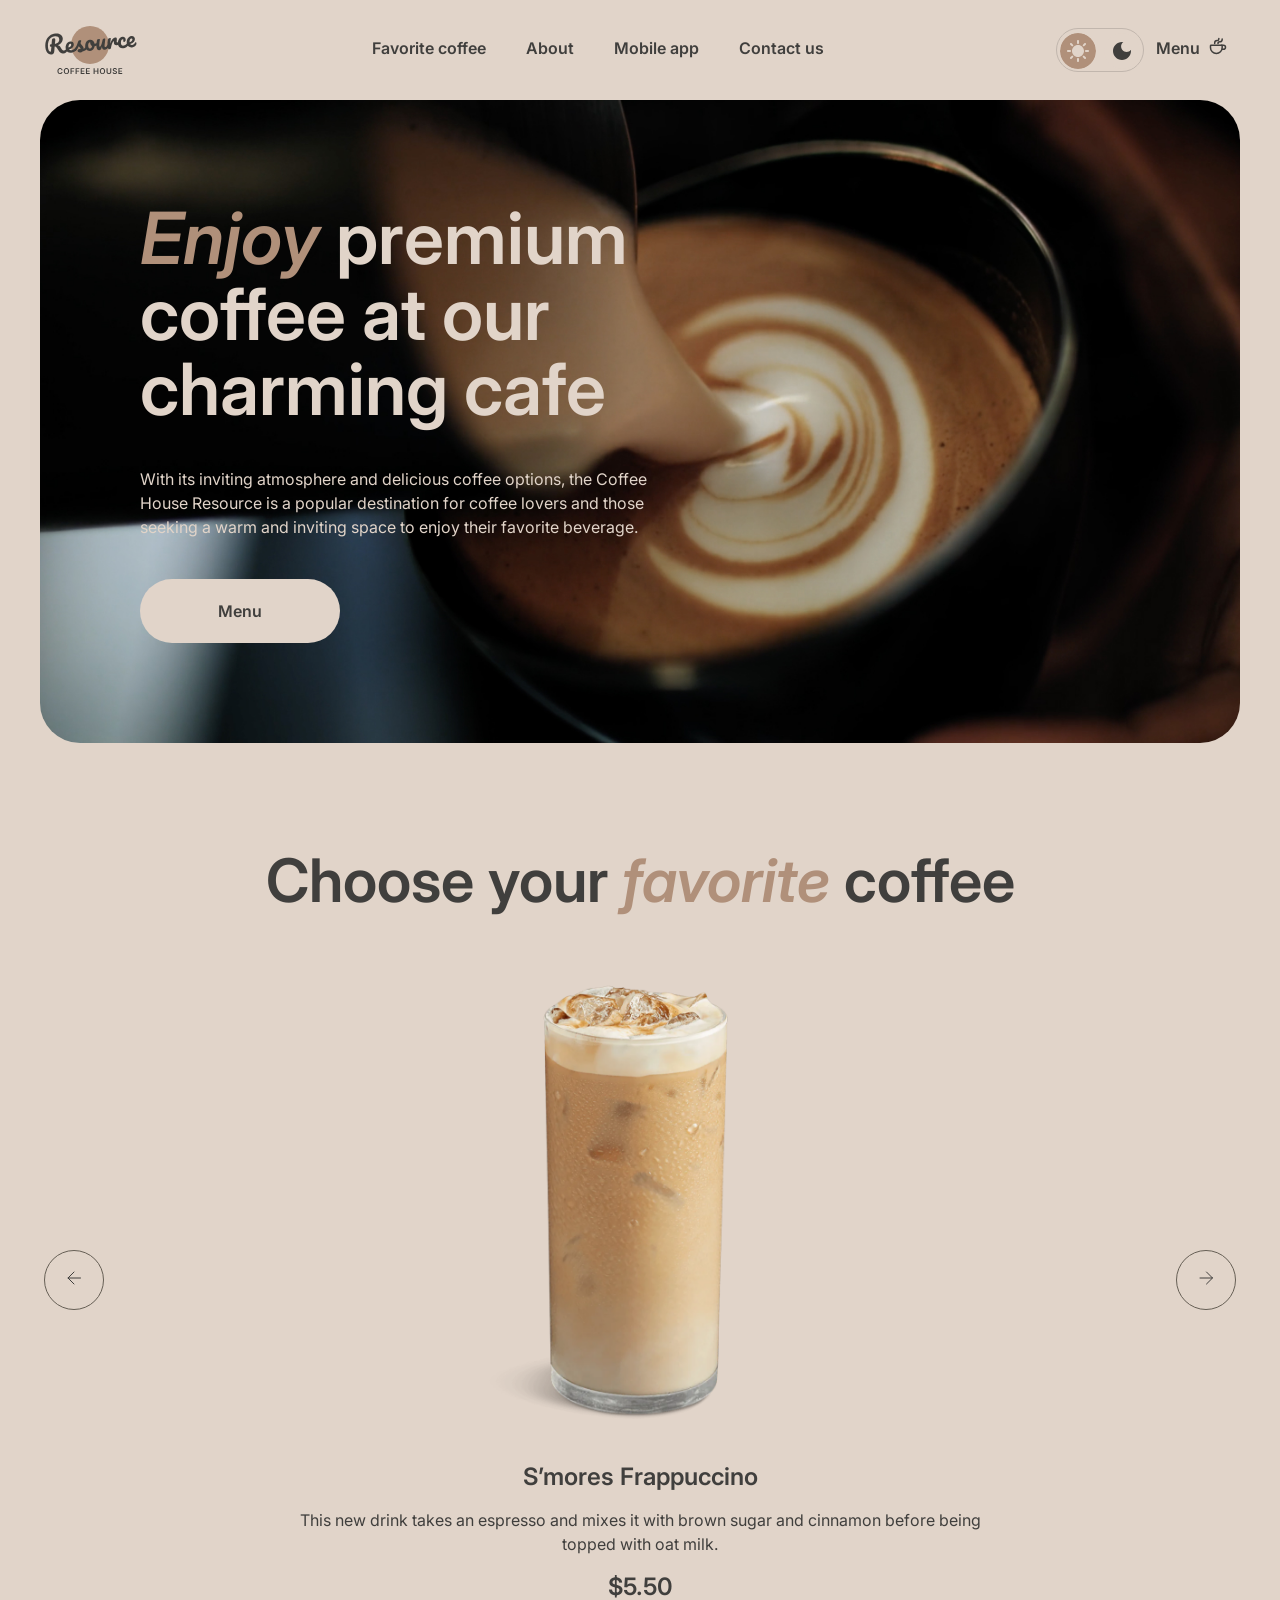
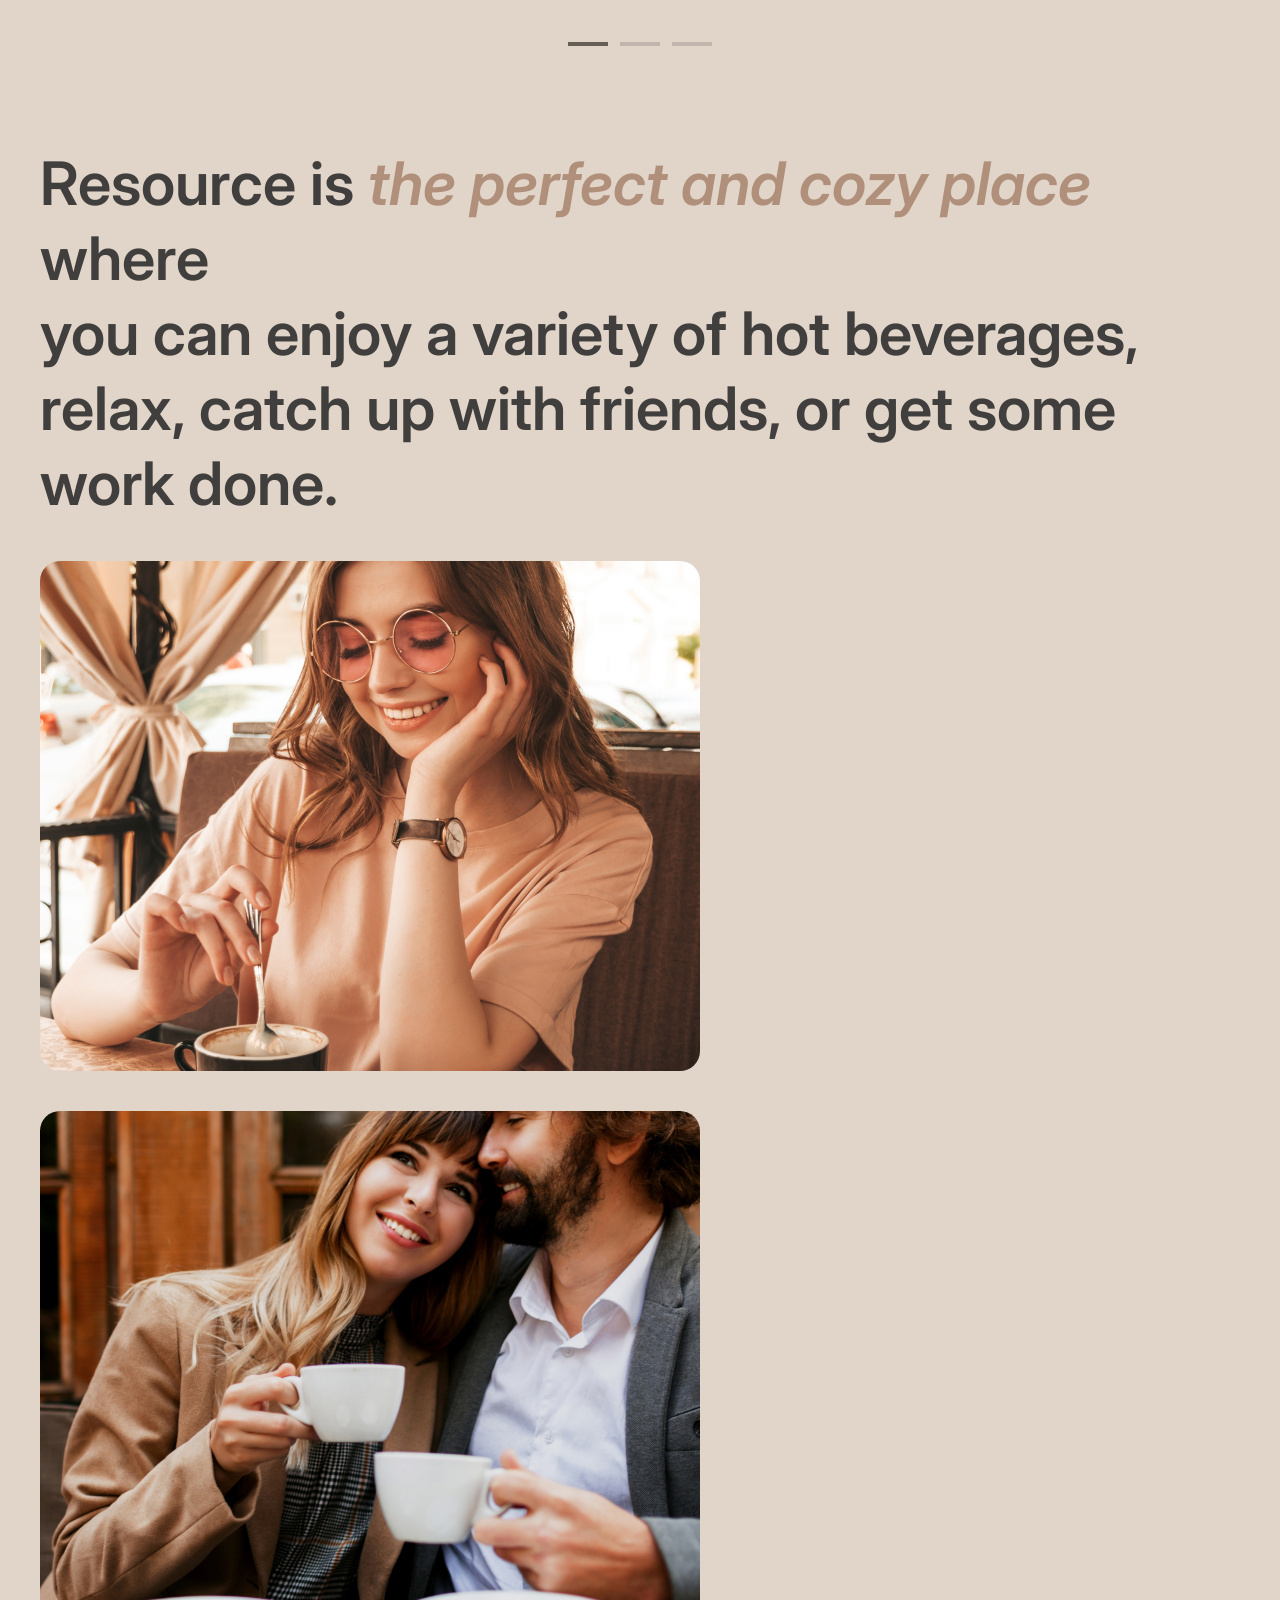
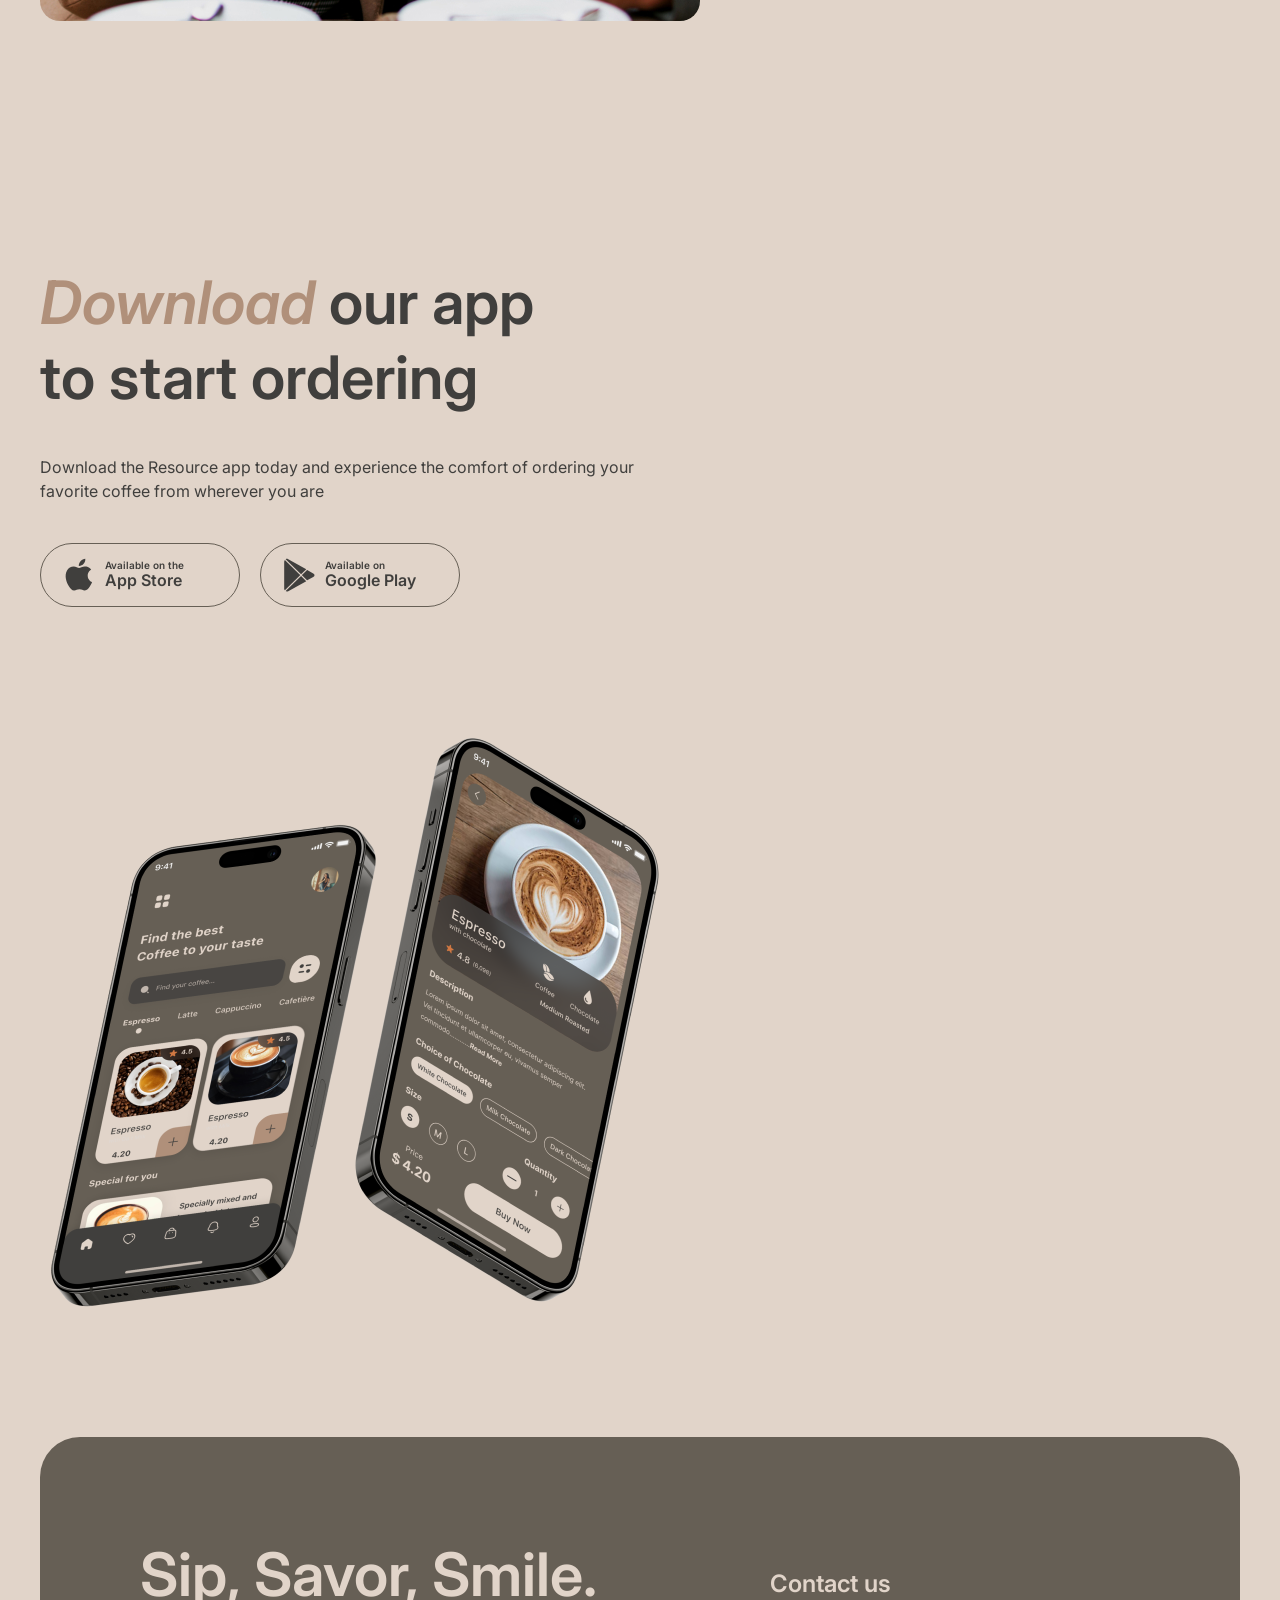
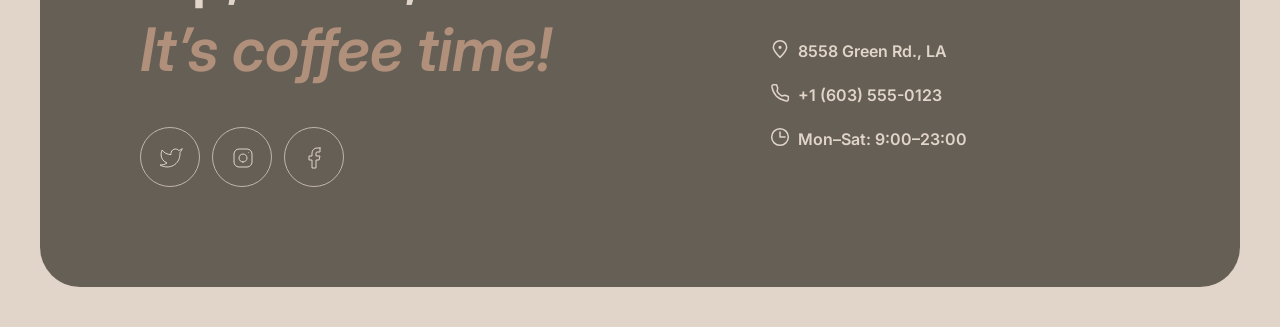
==== commit 79e33c35: "feat: add extra adaptive points" ====
--- a/index.html
+++ b/index.html
@@ -45,7 +45,7 @@
                     <li>
                         <ul class="nav-menu">
                             <li class="nav-item"><a href="#slider" class="nav-link">Favorite coffee<span class="menu-line"></span></a></li>
-                            <li class="nav-item"><a href="#about" class="nav-link">About<span class="menu-line"></span></a></span></li>
+                            <li class="nav-item"><a href="#about" class="nav-link">About<span class="menu-line"></span></a></li>
                             <li class="nav-item"><a href="#mobile-app" class="nav-link">Mobile app<span class="menu-line"></span></a></li>
                             <li class="nav-item"><a href="#contacts" class="nav-link">Contact us<span class="menu-line"></span></a></li>
                         </ul>
@@ -64,7 +64,7 @@
                                 </svg>
                             </button>
                             </li>
-                            <li class="coffee-menu"><a href="#" class="nav-link coffee-menu-link">Menu
+                            <li class="coffee-menu"><a href="./menu.html" class="nav-link coffee-menu-link">Menu
     <span class="menu-line"></span></a>
                             <svg width="20" height="20" viewBox="0 0 20 20" fill="none" xmlns="http://www.w3.org/2000/svg">
     <path d="M14.167 9.76667V11.6667C14.167 14.8883 11.5553 17.5 8.33366 17.5C5.112 17.5 2.50033 14.8883 2.50033 11.6667V9.76667C2.50033 9.4353 2.76896 9.16667 3.10033 9.16667H13.567C13.8984 9.16667 14.167 9.4353 14.167 9.76667Z" stroke="var(--text-primary)" stroke-width="1.5" stroke-linecap="round" stroke-linejoin="round" />
@@ -73,10 +73,12 @@
     <path d="M13.333 9.16675H15.4163C16.5669 9.16675 17.4997 10.0995 17.4997 11.2501C17.4997 12.4007 16.5669 13.3334 15.4163 13.3334H14.1663" stroke="var(--text-primary)" stroke-width="1.5" stroke-linecap="round" stroke-linejoin="round" />
                             </svg>
                             </li>
-                            <button class="burger-menu">
-                                <span></span>
-                                <span></span>
-                            </button>
+                            <li>
+                                <button class="burger-menu">
+                                    <span></span>
+                                    <span></span>
+                                </button>
+                            </li>
                         </ul>
                     </li>
                 </ul>
@@ -85,9 +87,6 @@
         <main class="main">
             <!--hero section-->
             <section class="hero">
-                <!--<video autoplay muted loop class="hero-bg--video">
-                        <source src="./video/bg-coffee.webm" type="video/webm">
-                </video>-->
                 <div class="hero-content">
                     <h1 class="hero-title"><span>Enjoy</span> premium coffee at our charming cafe</h1>
                     <p class="hero-text">With its inviting atmosphere and delicious coffee options, the Coffee House Resource is a popular destination for coffee lovers and those seeking a warm and inviting space to enjoy their favorite beverage.</p>
@@ -129,14 +128,14 @@
             <!--about section-->
             <section class="about" id="about">
                 <div class="about-content">
-                    <p class="about-text">
+                    <h2 class="about-title">
                         Resource is <span>the perfect and cozy place</span> where<br> you can enjoy a variety of hot beverages, relax, catch up with friends, or get some work done.
-                    </p>
+                    </h2>
                     <div class="about-image">
-                        <div class="about-image--item-1"></div>
-                        <div class="about-image--item-2 image-small"></div>
-                        <div class="about-image--item-3 image-small"></div>
-                        <div class="about-image--item-4"></div>
+                        <div class="about-image--item-1"><img src="./images/about-1.jpg" alt="woman and coffee"></div>
+                        <div class="about-image--item-2 image-small"><img src="./images/about-2.jpg" alt="man"></div>
+                        <div class="about-image--item-3 image-small"><img src="./images/about-3.jpg" alt="cup of coffee"></div>
+                        <div class="about-image--item-4"><img src="./images/about-4.jpg" alt="couple drink coffee"></div>
                     </div>
                 </div>
             </section>
@@ -147,14 +146,14 @@
                         <h2 class="app-title"><span>Download</span> our app<br> to start ordering</h2>
                         <p>Download the Resource app today and experience the comfort of ordering your favorite coffee from wherever you are</p>
                         <div class="app-download-buttons">
-                            <a href="#" class="button app-store">
+                            <a href="#" class="button app-store" onclick="return false;">
                                 <svg width="36" height="36" viewBox="0 0 36 36" fill="none" xmlns="http://www.w3.org/2000/svg">
     <path d="M26.7073 18.6307C26.6704 14.6324 30.065 12.6872 30.2203 12.5966C28.2977 9.86366 25.3178 9.49026 24.2707 9.46048C21.7679 9.20369 19.3403 10.9206 18.0654 10.9206C16.765 10.9206 14.8017 9.48529 12.6858 9.52747C9.96293 9.56841 7.41566 11.1055 6.0186 13.4923C3.13542 18.359 5.28572 25.5108 8.04802 29.4446C9.42981 31.3712 11.0444 33.5223 13.1578 33.4466C15.2254 33.3635 15.9978 32.1614 18.4929 32.1614C20.9651 32.1614 21.6903 33.4466 23.8457 33.3983C26.0647 33.3635 27.4618 31.463 28.7952 29.519C30.392 27.3108 31.0333 25.1362 31.0588 25.0245C31.0066 25.0071 26.7493 23.4229 26.7073 18.6307Z" fill="var(--text-primary)" />
     <path d="M22.6357 6.87268C23.7477 5.51675 24.5086 3.67205 24.2974 1.80005C22.6879 1.86952 20.675 2.88554 19.5159 4.21169C18.4903 5.38029 17.5742 7.29571 17.8109 9.097C19.6189 9.2285 21.4753 8.20752 22.6357 6.87268Z" fill="var(--text-primary)" />
                                 </svg>
                                 <span><span class="button-small-text">Available on the</span> App Store</span>
                             </a>
-                            <a href="#" class="button google-play">
+                            <a href="#" class="button google-play" onclick="return false;">
                                 <svg width="36" height="36" viewBox="0 0 36 36" fill="none" xmlns="http://www.w3.org/2000/svg">
     <path d="M3.7558 3.20297C3.39335 3.57289 3.18359 4.14884 3.18359 4.89471V31.4994C3.18359 32.2453 3.39335 32.8212 3.7558 33.1911L3.84525 33.2723L19.1359 18.37V18.0181L3.84525 3.11575L3.7558 3.20297Z" fill="var(--text-primary)" />
     <path d="M26.0776 23.34L20.9863 18.37V18.0181L26.0837 13.0482L26.1979 13.1128L32.2345 16.4617C33.9573 17.4121 33.9573 18.976 32.2345 19.9324L26.1979 23.2753L26.0776 23.34V23.34Z" fill="var(--text-primary)" />
@@ -175,19 +174,19 @@
                 <div class="footer-info">
                     <div class="footer-text">Sip, Savor, Smile. <span>It’s coffee time!</span></div>
                     <div class="footer-socials">
-                        <a href="#" class="button">
+                        <a href="#" class="button" onclick="return false;">
                             <svg width="24" height="24" viewBox="0 0 24 24" fill="none" xmlns="http://www.w3.org/2000/svg">
     <path d="M23 3.01006C23 3.01006 20.9821 4.20217 19.86 4.54006C19.2577 3.84757 18.4573 3.35675 17.567 3.13398C16.6767 2.91122 15.7395 2.96725 14.8821 3.29451C14.0247 3.62177 13.2884 4.20446 12.773 4.96377C12.2575 5.72309 11.9877 6.62239 12 7.54006V8.54006C10.2426 8.58562 8.50127 8.19587 6.93101 7.4055C5.36074 6.61513 4.01032 5.44869 3 4.01006C3 4.01006 -1 13.0101 8 17.0101C5.94053 18.408 3.48716 19.109 1 19.0101C10 24.0101 21 19.0101 21 7.51006C20.9991 7.23151 20.9723 6.95365 20.92 6.68006C21.9406 5.67355 23 3.01006 23 3.01006Z" stroke="#E1D4C9" stroke-linecap="round" stroke-linejoin="round" />
                             </svg>
                         </a>
-                        <a href="#" class="button">
+                        <a href="#" class="button" onclick="return false;">
                             <svg width="24" height="24" viewBox="0 0 24 24" fill="none" xmlns="http://www.w3.org/2000/svg">
     <path d="M12 16C14.2091 16 16 14.2091 16 12C16 9.79086 14.2091 8 12 8C9.79086 8 8 9.79086 8 12C8 14.2091 9.79086 16 12 16Z" stroke="#E1D4C9" stroke-linecap="round" stroke-linejoin="round" />
     <path d="M3 16V8C3 5.23858 5.23858 3 8 3H16C18.7614 3 21 5.23858 21 8V16C21 18.7614 18.7614 21 16 21H8C5.23858 21 3 18.7614 3 16Z" stroke="#E1D4C9" />
     <path d="M17.5 6.51L17.51 6.49889" stroke="#E1D4C9" stroke-linecap="round" stroke-linejoin="round" />
                             </svg>
                         </a>
-                        <a href="#" class="button">
+                        <a href="#" class="button" onclick="return false;">
                             <svg width="24" height="24" viewBox="0 0 24 24" fill="none" xmlns="http://www.w3.org/2000/svg">
     <path d="M17 2H14C12.6739 2 11.4021 2.52678 10.4645 3.46447C9.52678 4.40215 9 5.67392 9 7V10H6V14H9V22H13V14H16L17 10H13V7C13 6.73478 13.1054 6.48043 13.2929 6.29289C13.4804 6.10536 13.7348 6 14 6H17V2Z" stroke="#E1D4C9" stroke-linecap="round" stroke-linejoin="round" />
                             </svg>
--- a/css/style.css
+++ b/css/style.css
@@ -89,7 +89,6 @@
 body {
     margin: 0 auto;
     padding: 0;
-    transition: 1s ease;
 }
 
 .container {
@@ -97,11 +96,11 @@
     flex-direction: column;
     max-width: 1440px;
     width: 100%;
-    /*height: 100vh;*/
     margin: 0 auto;
     padding: 20px 40px 40px;
     background: var(--background-page);
     overflow: hidden;
+    transition: background 0.5s ease;
 }
 
 h2 {
@@ -110,6 +109,7 @@
     font-size: 60px;
     line-height: 125%;
     color: var(--text-primary);
+    transition: color 0.5s ease;
 }
 
 h3 {
@@ -118,12 +118,11 @@
     font-size: 24px;
     line-height: 125%;
     color: var(--text-primary);
-
+    transition: color 0.5s ease;
 }
 
 a {
     text-decoration: none;
-    color: var(--dark);
 }
 
 ul {
@@ -174,6 +173,7 @@
     font-size: 16px;
     line-height: 150%;
     color: var(--text-primary);
+    transition: color 0.5s ease;
 }
 
 .header-actions {
@@ -204,6 +204,7 @@
     border-style: none;
     margin: 0;
     cursor: pointer;
+    transition: background 0.5s ease;
 }
 
 .theme-switch svg {
@@ -222,7 +223,7 @@
     height: 2px;
     background: var(--text-primary);
     transform: translateX(-50%);
-    transition: width 0.3s ease;
+    transition: width 0.3s ease, background 0.5s ease;
 }
 
 .burger-menu {
@@ -242,7 +243,7 @@
     width: 18px;
     height: 2px;
     background: var(--text-primary);
-    transition: background 0.3s ease;
+    transition: background 0.5s ease;
 }
 
 .burger-menu span:nth-child(1) {
@@ -251,6 +252,12 @@
 
 .burger-menu span:nth-child(2) {
     transform: translateY(-4px);
+}
+
+@media (max-width:900px) {
+    .nav-menu {
+        gap: 20px
+    }
 }
 
 @media (max-width: 768px) {
@@ -296,30 +303,12 @@
 }
 
 /* hero section */
-/*.hero {
-    position: relative;
-}*/
 .hero-content {
     margin-top: 20px;
-    padding: 100px 730px 100px 100px;
-    /*position: relative;
-    left: 0;
-    top: 0;*/
+    padding: 100px calc(100% - 630px) 100px 100px;
     border-radius: 40px;
     background: url(../images/bg-coffee.jpg) center center / cover no-repeat;
-    /*background: transparent;*/
-}
-
-/*.hero-bg--video {
-    position: absolute;
-    left: 0;
-    top: 0;
-    border-radius: 40px;
-    max-width: 1360px;
-    width: 100%;
-    max-height: 644px;
-    object-fit: cover;
-}*/
+}
 
 .hero-title {
     font-family: var(--font-family);
@@ -332,6 +321,7 @@
 .hero-title > span {
     font-style: italic;
     color: var(--text-accent);
+    transition: color 0.5s ease;
 }
 
 p {
@@ -340,6 +330,7 @@
     font-size: 16px;
     line-height: 150%;
     color: var(--dark-text-primary);
+    transition: color 0.5s ease;
 }
 
 .hero-text {
@@ -358,6 +349,7 @@
     line-height: 150%;
     text-align: center;
     color: var(--text-primary);
+    transition: color 0.5s ease;
 }
 
 .hero-button {
@@ -366,6 +358,7 @@
     margin-top: 40px;
     padding: 20px 64px;
     background: var(--background-page);
+    transition: background 0.5s ease;
 }
 
 .hero-button svg {
@@ -381,6 +374,32 @@
     .hero-bg--video {
         min-width: 688px;
         overflow: hidden;
+    }
+
+    .hero-button {
+        gap: 10px;
+    }
+
+    .hero-button svg {
+        width: 100%;
+        transition: width 0.3s ease;
+    }
+}
+
+@media (max-width: 650px) {
+
+    .hero-content {
+        padding: 100px 26px;
+    }
+
+    .hero-title {
+        font-size: 62px;
+    }
+}
+
+@media (max-width: 550px) {
+    .hero-title {
+        font-size: 42px;
     }
 }
 
@@ -404,6 +423,7 @@
 .slider-title > span {
     font-style: italic;
     color: var(--text-accent);
+    transition: color 0.5s ease;
 }
 
 .slider-item {
@@ -422,7 +442,8 @@
 
 .slider-item--text {
     margin-top: 16px;
-    padding: 0 442px;
+    padding: 0 calc(100% - 960px);
+    color: var(--text-primary);
 }
 
 .slider-item--price {
@@ -433,6 +454,7 @@
     line-height: 125%;
     text-align: center;
     color: var(--text-primary);
+    transition: color 0.5s ease;
 }
 
 .slider-arrow-left,
@@ -471,15 +493,37 @@
     width: 40px;
     height: 4px;
     background: var(--border-inverse);
+    transition: background 0.5s ease;
 }
 
 .slider-line .slider-line--deactive {
     background: var(--border-primary);
+    transition: background 0.5s ease;
 }
 
 @media (max-width: 768px) {
     .slider-item--text {
         padding: 0 100px;
+    }
+}
+
+@media (max-width: 550px) {
+    .slider-title {
+        font-size: 42px;
+    }
+
+    .slider-item img {
+        width: 100%;
+        height: 100%;
+    }
+
+    .slider-arrow-left,
+    .slider-arrow-right {
+        display: none;
+    }
+
+    .slider-item--text {
+        padding: 0 50px;
     }
 }
 
@@ -494,11 +538,6 @@
         height: 348px;
     }
 
-    .slider-arrow-left,
-    .slider-arrow-right {
-        display: none;
-    }
-
     .slider-item--text {
         padding: 0;
     }
@@ -510,18 +549,19 @@
     margin-top: 100px;
 }
 
-.about-text {
-    text-align: justify;
+.about-title {
     font-family: var(--font-family);
     font-weight: 600;
     font-size: 60px;
     line-height: 125%;
     color: var(--text-primary);
-}
-
-.about-text span {
+    transition: color 0.5s ease;
+}
+
+.about-title span {
     font-style: italic;
     color: var(--text-accent);
+    transition: color 0.5s ease;
 }
 
 .about-image {
@@ -537,31 +577,36 @@
     border-radius: 20px;
     width: 660px;
     height: 590px;
-}
-
-.about-image--item-1 {
-    background: url(../images/about-1.jpg) center center / 110% auto no-repeat;
-}
-
-.about-image--item-2 {
-    background: url(../images/about-2.jpg) center center / 110% auto no-repeat;
-}
-
-.about-image--item-3 {
-    background: url(../images/about-3.jpg) center center / 110% auto no-repeat;
-}
-
-.about-image--item-4 {
-    background: url(../images/about-4.jpg) center center / 110% auto no-repeat;
-}
-
+    overflow: hidden;
+}
+
+.about-image > div > img {
+    width: 100%;
+    height: 100%;
+    object-fit: cover;
+    transform-origin: center center;
+    transform: scale(1.1);
+    transition: transform 0.5s ease;
+}
+    
 .about-image .image-small {
     height: 430px;
 }
 
+@media (max-width: 1400px) {
+
+    .about-image {
+        flex-wrap: nowrap;
+    }
+
+    .about-image--item-2,
+    .about-image--item-3 {
+        display: none;
+    }
+}
+
 @media (max-width: 768px) {
     .about-image {
-        flex-direction: row;
         width: 688px;
         height: 1220px;
     }
@@ -577,8 +622,34 @@
     }
 }
 
+@media (max-width: 730px) {
+    .about-image .about-image--item-1 {
+        width: 450px;
+    }
+
+    .about-image .about-image--item-4 {
+        width: 450px;
+    }
+}
+
+@media (max-width: 550px) {
+    .about-title {
+        font-size: 40px;
+    }
+}
+
+@media (max-width: 490px) {
+    .about-image .about-image--item-1 {
+        width: 380px;
+    }
+
+    .about-image .about-image--item-4 {
+        width: 380px;
+    }
+}
+
 @media (max-width: 380px) {
-    .about-text {
+    .about-title {
         font-size: 33px;
         line-height: 137%;
         text-align: left;
@@ -590,12 +661,10 @@
 
     .about-image .about-image--item-1 {
         width: 348px;
-        background: url(../images/about-1.jpg) center center / auto 110% no-repeat;
     }
 
     .about-image .about-image--item-4 {
         width: 348px;
-        background: url(../images/about-4.jpg) center center / auto 110% no-repeat;
     }
 }
 
@@ -609,6 +678,7 @@
 .app-title > span {
     font-style: italic;
     color: var(--text-accent);
+    transition: color 0.5s ease;
 }
 
 .app-img {
@@ -624,6 +694,7 @@
 
 .app-text > p {
     margin-top: 40px;
+    color: var(--text-primary);
 }
 
 .app-download-buttons {
@@ -661,6 +732,13 @@
     font-size: 10px;
     line-height: 140%;
     color: var(--text-primary);
+    transition: color 0.5s ease;
+}
+
+@media (max-width: 1400px) {
+    .mobile-app-content {
+        flex-direction: column;
+    }
 }
 
 @media (max-width: 768px) {
@@ -676,7 +754,25 @@
     }
 }
 
-@media (max-width: 380px) {
+@media (max-width: 690px) {
+    .app-img {
+        margin: 0;
+        width: 448px;
+        height: 448px;
+    }
+}
+
+@media (max-width: 550px) {
+    .app-title {
+        font-size: 42px;
+    }
+
+    .app-text {
+        width: 400px;
+    }
+}
+
+@media (max-width: 440px) {
     .mobile-app-content {
         gap: 40px;
     }
@@ -709,6 +805,7 @@
     margin-top: 100px;
     padding: 100px;
     background: var(--background-container);
+    transition: background 0.5s ease;
 }
 
 .footer-info {
@@ -726,6 +823,7 @@
 .footer-text > span {
     font-style: italic;
     color: var(--text-accent);
+    transition: color 0.5s ease;
 }
 
 .footer-socials {
@@ -798,17 +896,25 @@
     background: #e1d4c9;
 }
 
+@media (max-width: 840px) {
+    .footer-content {
+        flex-wrap: wrap;
+    }
+}
+
 @media (max-width: 768px) {
     .footer-content {
-        flex-wrap: wrap;
-    }
-
-    .footer-content {
         padding: 100px 60px;
     }
 
     .footer-contacts {
         padding-top: 0;
+    }
+}
+
+@media (max-width: 550px) {
+    .footer-text {
+        font-size: 40px;
     }
 }
 
@@ -871,8 +977,8 @@
         stroke: var(--slider-btn-hover-path);
     }
 
-    .about-image > div:hover {
-        background-size: cover;
+    .about-image > div > img:hover {
+        transform: scale(1);
     }
 
     .app-download-buttons a:hover,
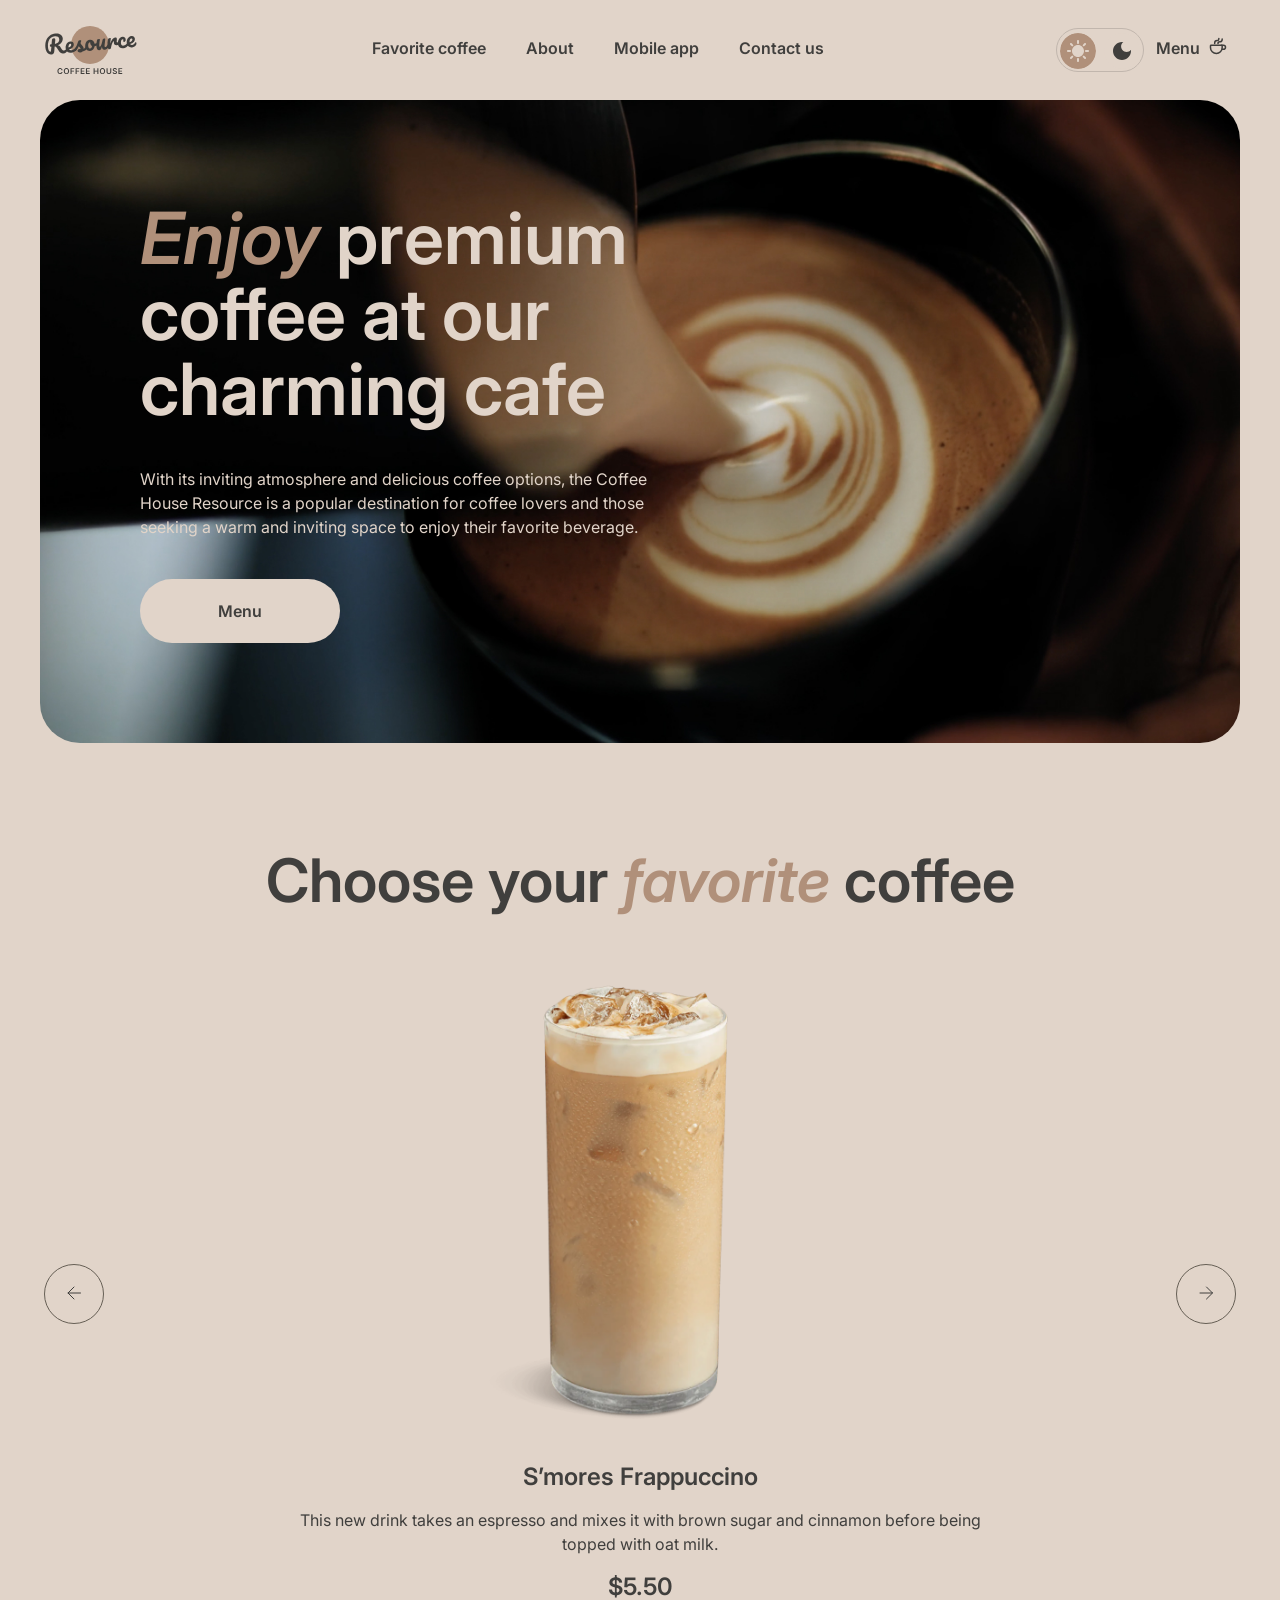
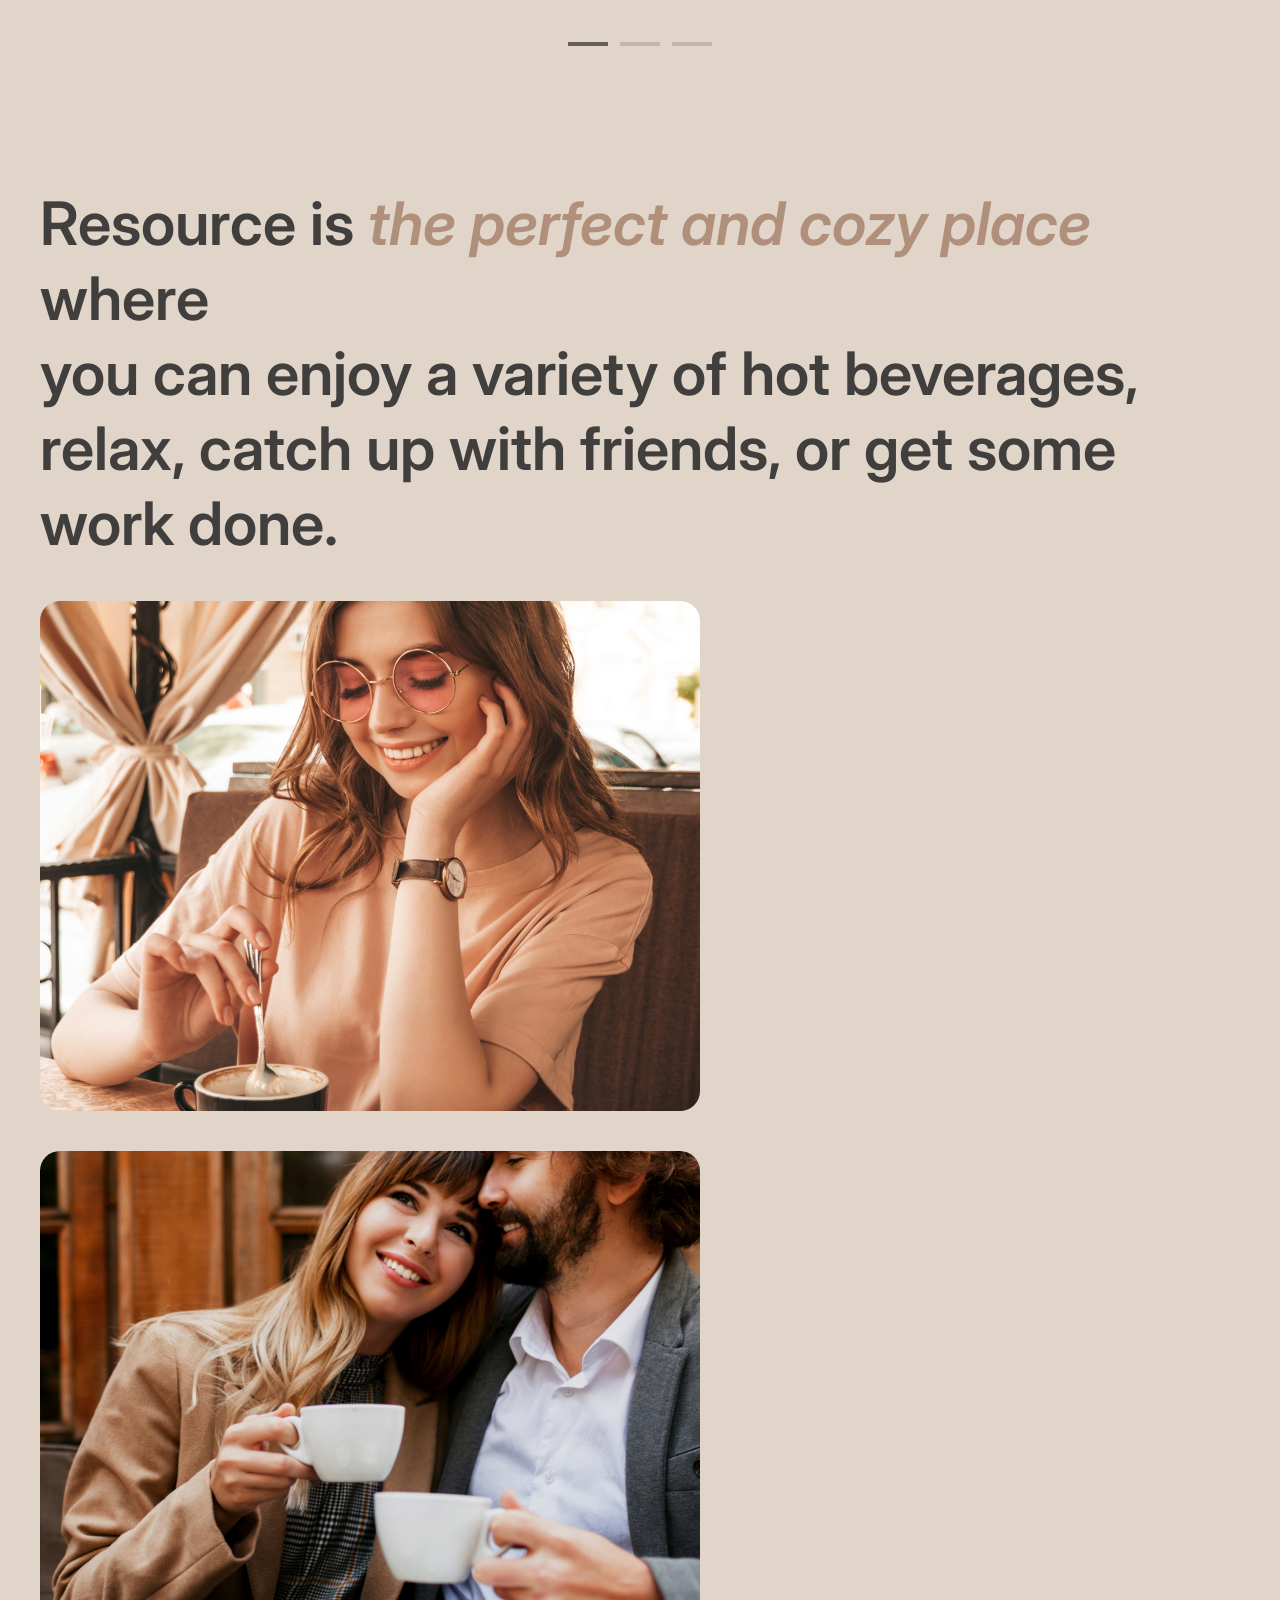
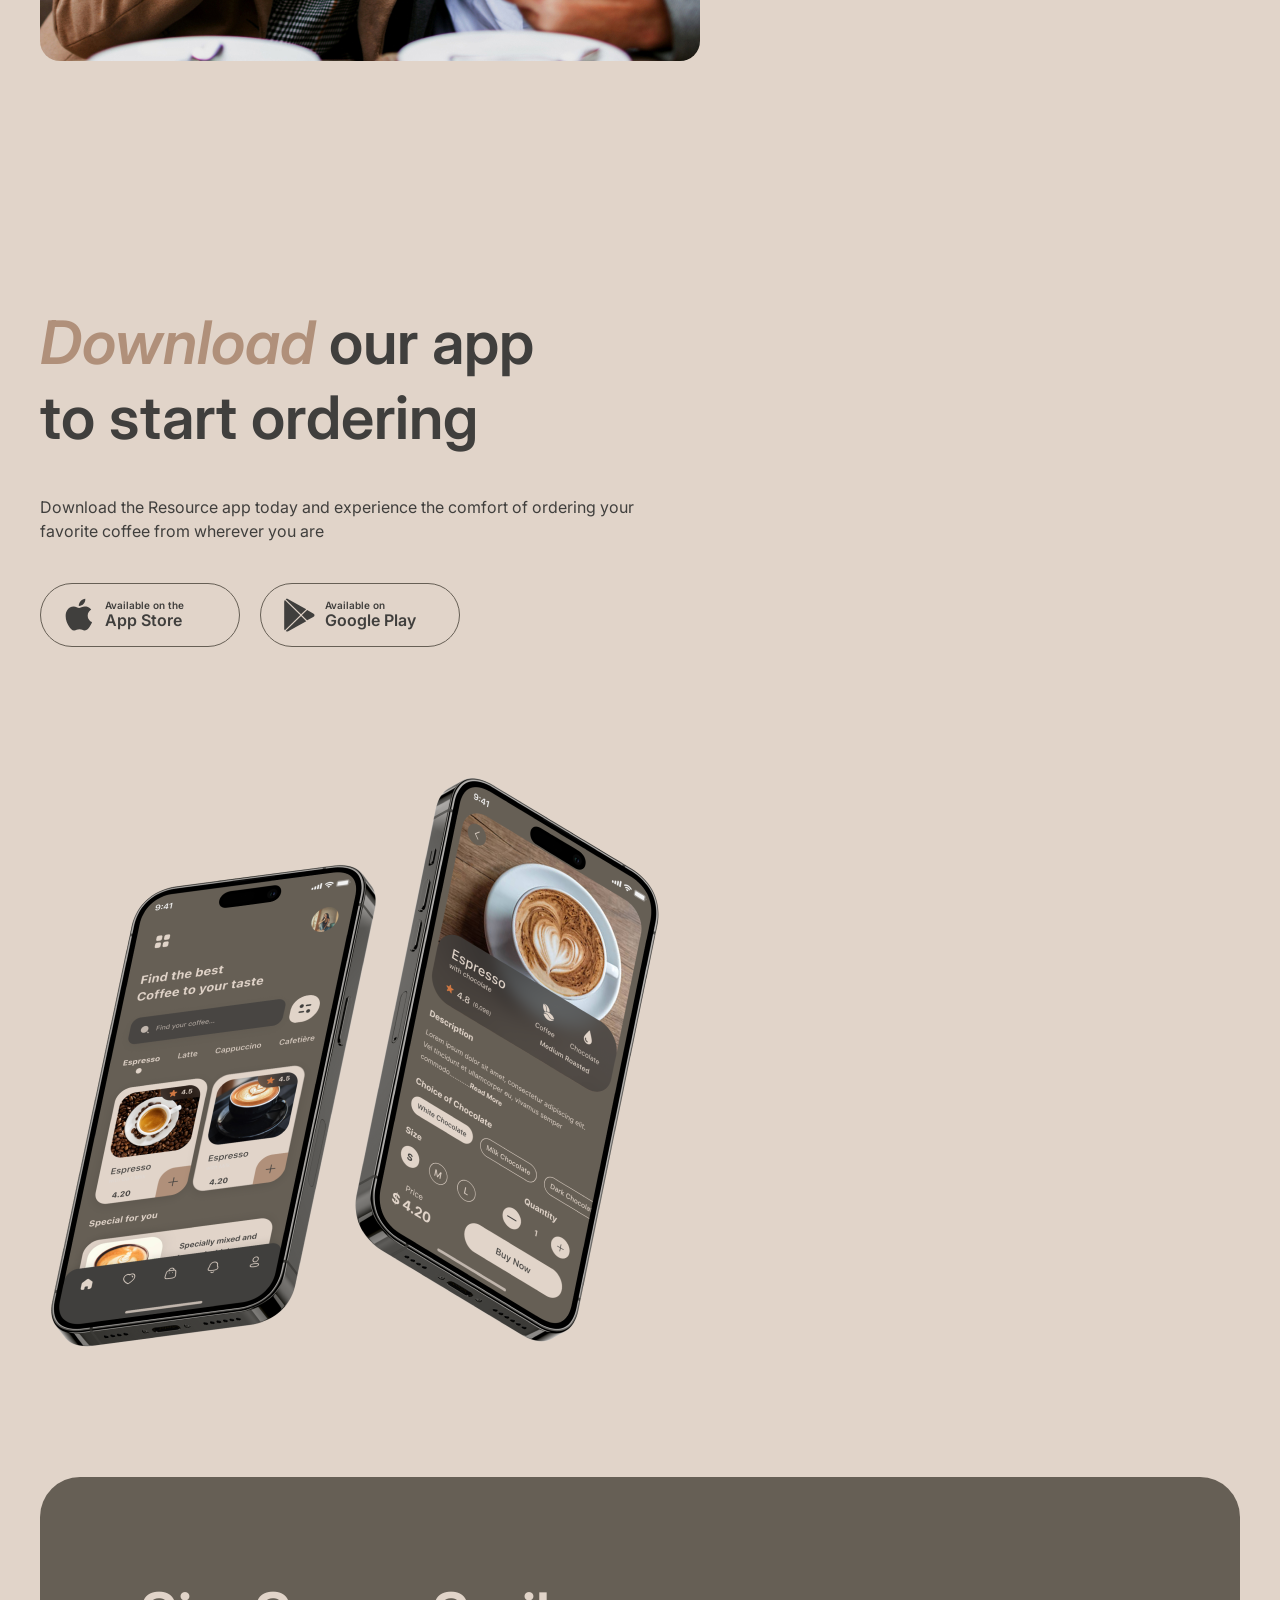
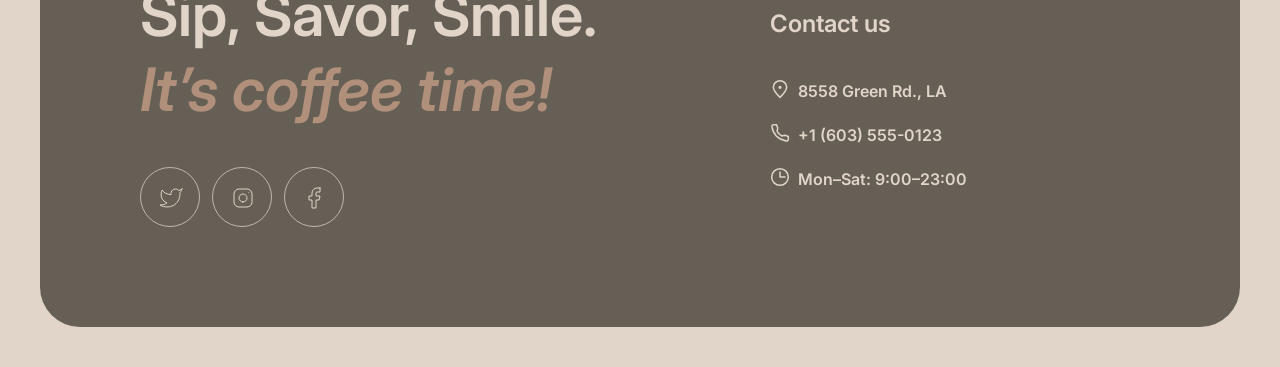
==== commit 718b330f: "feat: implement slider for main index html" ====
--- a/index.html
+++ b/index.html
@@ -48,6 +48,14 @@
                             <li class="nav-item"><a href="#about" class="nav-link">About<span class="menu-line"></span></a></li>
                             <li class="nav-item"><a href="#mobile-app" class="nav-link">Mobile app<span class="menu-line"></span></a></li>
                             <li class="nav-item"><a href="#contacts" class="nav-link">Contact us<span class="menu-line"></span></a></li>
+                            <li class="nav-item coffee-menu"><a href="./menu.html" class="nav-link coffee-menu-link">Menu</a>
+                                <svg width="40" height="40" viewBox="0 0 40 40" fill="none" xmlns="http://www.w3.org/2000/svg">
+  <path d="M28.3333 18.9333V25C28.3333 30.5228 23.8561 35 18.3332 35H14.9999C9.47707 35 4.99992 30.5228 4.99992 25V18.9333C4.99992 18.602 5.26855 18.3333 5.59992 18.3333H27.7333C28.0646 18.3333 28.3333 18.602 28.3333 18.9333Z" stroke="var(--text-primary)" stroke-width="2" stroke-linecap="round" stroke-linejoin="round" />
+  <path d="M19.9999 15C19.9999 13.3334 21.1904 11.6667 23.5713 11.6667C24.0919 11.6667 24.7136 11.6667 25.3333 11.6667C26.9901 11.6667 28.3333 10.3236 28.3333 8.66671V5.83337" stroke="var(--text-primary)" stroke-width="2" stroke-linecap="round" stroke-linejoin="round" />
+  <path d="M13.3334 15V12.1667C13.3334 10.5098 14.6766 9.16667 16.3334 9.16667H19.6667C20.7713 9.16667 21.6667 8.27124 21.6667 7.16667V5" stroke="var(--text-primary)" stroke-width="2" stroke-linecap="round" stroke-linejoin="round" />
+  <path d="M26.6667 18.3334H30.8334C33.1346 18.3334 35.0001 20.1989 35.0001 22.5C35.0001 24.8012 33.1346 26.6667 30.8334 26.6667H28.3334" stroke="var(--text-primary)" stroke-width="2" stroke-linecap="round" stroke-linejoin="round" />
+                                </svg>
+                            </li>
                         </ul>
                     </li>
                     <li>
@@ -66,12 +74,12 @@
                             </li>
                             <li class="coffee-menu"><a href="./menu.html" class="nav-link coffee-menu-link">Menu
     <span class="menu-line"></span></a>
-                            <svg width="20" height="20" viewBox="0 0 20 20" fill="none" xmlns="http://www.w3.org/2000/svg">
-    <path d="M14.167 9.76667V11.6667C14.167 14.8883 11.5553 17.5 8.33366 17.5C5.112 17.5 2.50033 14.8883 2.50033 11.6667V9.76667C2.50033 9.4353 2.76896 9.16667 3.10033 9.16667H13.567C13.8984 9.16667 14.167 9.4353 14.167 9.76667Z" stroke="var(--text-primary)" stroke-width="1.5" stroke-linecap="round" stroke-linejoin="round" />
-    <path d="M10.0003 7.50008C10.0003 6.66675 10.5956 5.83341 11.786 5.83341C13.101 5.83341 14.167 4.76743 14.167 3.45246V2.91675" stroke="var(--text-primary)" stroke-width="1.5" stroke-linecap="round" stroke-linejoin="round" />
-    <path d="M6.66634 7.5V7.08333C6.66634 5.70262 7.78563 4.58333 9.16634 4.58333C10.0868 4.58333 10.833 3.83714 10.833 2.91667V2.5" stroke="var(--text-primary)" stroke-width="1.5" stroke-linecap="round" stroke-linejoin="round" />
-    <path d="M13.333 9.16675H15.4163C16.5669 9.16675 17.4997 10.0995 17.4997 11.2501C17.4997 12.4007 16.5669 13.3334 15.4163 13.3334H14.1663" stroke="var(--text-primary)" stroke-width="1.5" stroke-linecap="round" stroke-linejoin="round" />
-                            </svg>
+                                <svg width="20" height="20" viewBox="0 0 20 20" fill="none" xmlns="http://www.w3.org/2000/svg">
+        <path d="M14.167 9.76667V11.6667C14.167 14.8883 11.5553 17.5 8.33366 17.5C5.112 17.5 2.50033 14.8883 2.50033 11.6667V9.76667C2.50033 9.4353 2.76896 9.16667 3.10033 9.16667H13.567C13.8984 9.16667 14.167 9.4353 14.167 9.76667Z" stroke="var(--text-primary)" stroke-width="1.5" stroke-linecap="round" stroke-linejoin="round" />
+        <path d="M10.0003 7.50008C10.0003 6.66675 10.5956 5.83341 11.786 5.83341C13.101 5.83341 14.167 4.76743 14.167 3.45246V2.91675" stroke="var(--text-primary)" stroke-width="1.5" stroke-linecap="round" stroke-linejoin="round" />
+        <path d="M6.66634 7.5V7.08333C6.66634 5.70262 7.78563 4.58333 9.16634 4.58333C10.0868 4.58333 10.833 3.83714 10.833 2.91667V2.5" stroke="var(--text-primary)" stroke-width="1.5" stroke-linecap="round" stroke-linejoin="round" />
+        <path d="M13.333 9.16675H15.4163C16.5669 9.16675 17.4997 10.0995 17.4997 11.2501C17.4997 12.4007 16.5669 13.3334 15.4163 13.3334H14.1663" stroke="var(--text-primary)" stroke-width="1.5" stroke-linecap="round" stroke-linejoin="round" />
+                                </svg>
                             </li>
                             <li>
                                 <button class="burger-menu">
@@ -102,26 +110,40 @@
             <section class="slider" id="slider">
                 <div class="slider-content">
                     <h2 class="slider-title">Choose your <span>favorite</span> coffee</h2>
-                    <div class="slider-item">
-                        <img src="./images/coffee-slider-1.png" alt="coffee-slider-1">
-                        <h3 class="slider-subtitle">S’mores Frappuccino</h3>
-                        <p class="slider-item--text">This new drink takes an espresso and mixes it with brown sugar and cinnamon before being topped with oat milk.</p>
-                        <p class="slider-item--price">$5.50</p>
-                        <button class="slider-arrow-left">
+                    <div class="slider-box">
+                        <div class="slider-item">
+                            <img src="./images/coffee-slider-1.png" alt="coffee-slider-1">
+                            <h3 class="slider-subtitle">S’mores Frappuccino</h3>
+                            <p class="slider-item--text">This new drink takes an espresso and mixes it with brown sugar and cinnamon before being topped with oat milk.</p>
+                            <p class="slider-item--price">$5.50</p>
+                        </div>
+                        <div class="slider-item">
+                            <img src="./images/coffee-slider-2.png" alt="coffee-slider-2">
+                            <h3 class="slider-subtitle">Caramel Macchiato</h3>
+                            <p class="slider-item--text">Fragrant and unique classic espresso with rich caramel-peanut syrup, with cream under whipped thick foam.</p>
+                            <p class="slider-item--price">$5.00</p>
+                        </div>
+                        <div class="slider-item">
+                            <img src="./images/coffee-slider-3.png" alt="coffee-slider-3">
+                            <h3 class="slider-subtitle">Ice coffee</h3>
+                            <p class="slider-item--text">A popular summer drink that tones and invigorates. Prepared from coffee, milk and ice.</p>
+                            <p class="slider-item--price">$4.50</p>
+                        </div>
+                    </div>
+                    <button class="slider-arrow-left">
                         <svg width="24" height="24" viewBox="0 0 24 24" fill="none" xmlns="http://www.w3.org/2000/svg">
     <path d="M18.5 12H6M12 18L6 12L12 6" stroke="var(--text-primary)" stroke-linecap="round" stroke-linejoin="round" />
                         </svg>
-                    </button>
-                    <button class="slider-arrow-right">
+                        </button>
+                        <button class="slider-arrow-right">
                         <svg width="24" height="24" viewBox="0 0 24 24" fill="none" xmlns="http://www.w3.org/2000/svg">
     <path d="M6 12H18.5M12.5 18L18.5 12L12.5 6" stroke="var(--text-primary)" stroke-linecap="round" stroke-linejoin="round" />
                         </svg>
-                    </button>
-                    </div>
+                        </button>
                     <div class="slider-line">
-                        <span class="slider-line--active"></span>
-                        <span class="slider-line--deactive"></span>
-                        <span class="slider-line--deactive"></span>
+                        <span class="slider-line--item"></span>
+                        <span class="slider-line--item"></span>
+                        <span class="slider-line--item"></span>
                     </div>
                 </div>
             </section>
--- a/css/style.css
+++ b/css/style.css
@@ -33,6 +33,9 @@
     --slider-btn-hover-bg: #665f55;
     --slider-btn-hover-path: #e1d4c9;
 
+    --slider-line-active: #665f55;
+    --slider-line-no-active: #c1b6ad;
+
     --app-download-btn-hover-bg: #665f55;
     --app-download-btn-hover-path: #e1d4c9;
 
@@ -75,6 +78,9 @@
     --slider-btn-hover-bg:#403f3d;
     --slider-btn-hover-path:#e1d4c9;
 
+    --slider-line-active: #c1b6ad;
+    --slider-line-no-active: #665f55;
+
     --app-download-btn-hover-bg: #403f3d;
     --app-download-btn-hover-path: #e1d4c9;
 
@@ -129,7 +135,7 @@
     list-style: none;
 }
 
-@media (max-width: 380px) {
+@media (max-width: 550px) {
     .container {
         padding: 20px 16px 40px;
     }
@@ -140,6 +146,7 @@
     display: flex;
     justify-content: space-between;
     align-items: center;
+    position: relative;
 }
 
 .logo-link {
@@ -155,11 +162,6 @@
     align-items: center;
 }
 
-.nav-item, .coffee-menu {
-    position: relative;
-    height: 28px;
-}
-
 .coffee-menu {
     display: flex;
     gap: 8px;
@@ -174,6 +176,11 @@
     line-height: 150%;
     color: var(--text-primary);
     transition: color 0.5s ease;
+    position: relative;
+}
+
+.nav-menu .coffee-menu {
+    display: none;
 }
 
 .header-actions {
@@ -254,6 +261,20 @@
     transform: translateY(-4px);
 }
 
+.burger-menu.open span:nth-child(1) {
+    transform: translateY(0) rotate(45deg);
+}
+
+.burger-menu.open span:nth-child(2) {
+    transform: translateY(0) rotate(-45deg);
+}
+
+.no-scroll {
+    overflow: hidden;
+    position: relative;
+    height: 100%;
+}
+
 @media (max-width:900px) {
     .nav-menu {
         gap: 20px
@@ -262,7 +283,34 @@
 
 @media (max-width: 768px) {
     .nav-menu {
-        display: none;
+        display: flex;
+        flex-direction: column;
+        gap: 60px;
+        justify-content: flex-start;
+        align-items: center;
+        position: absolute;
+        right: -100%;
+        top: 80px;
+        width: 100%;
+        height: 100vh;
+        padding: calc(100vh - 680px) 40px 0 40px;
+        background: var(--text-inverse);
+        visibility: hidden;
+        transition: transform 0.5s, visibility 0.5s;
+    }
+
+    .nav-menu .coffee-menu {
+        display: flex;
+        gap: 8px;
+        align-items: center;
+        margin-top: 40px;
+    }
+
+    .nav-link {
+        height: 40px;
+        font-size: 32px;
+        line-height: 125%;
+        text-align: center;
     }
 
     .header-actions {
@@ -286,12 +334,18 @@
         height: 44px;
     }
 
-    .coffee-menu {
+    .header-actions .coffee-menu {
         display: none;
     }
  
+
     .burger-menu {
         display: block;
+    }
+
+    .nav-menu.open {
+        transform: translateX(-100%);
+        visibility: visible;
     }
 }
 
@@ -417,6 +471,13 @@
 /* slider section */
 .slider-content {
     margin-top: 100px;
+    max-width: 1360px;
+    width: 100%;
+    position: relative;
+    overflow: hidden;
+}
+
+.slider-title {
     text-align: center;
 }
 
@@ -426,14 +487,20 @@
     transition: color 0.5s ease;
 }
 
+.slider-box {
+    display: flex;
+    margin-top: 40px;
+    transition: transform 0.5s ease-in-out;
+}
+
 .slider-item {
-    margin-top: 40px;
-    position: relative;
+    width: 100%;
+    flex-shrink: 0;
+    text-align: center;
 }
 
 .slider-item img {
     width: 480px;
-    height: 480px;
 }
 
 .slider-subtitle {
@@ -469,14 +536,14 @@
 .slider-arrow-left {
     position: absolute;
     left: 0;
-    top: calc(50% - 30px);
+    top: calc(50%);
     margin-left: 4px;
 }
 
 .slider-arrow-right {
     position: absolute;
     right: 0;
-    top: calc(50% - 30px);
+    top: calc(50%);
     margin-right: 4px;
 }
 
@@ -489,15 +556,10 @@
     height: 4px;
 }
 
-.slider-line span {
+.slider-line--item {
     width: 40px;
     height: 4px;
-    background: var(--border-inverse);
-    transition: background 0.5s ease;
-}
-
-.slider-line .slider-line--deactive {
-    background: var(--border-primary);
+    background: var(--slider-line-no-active);
     transition: background 0.5s ease;
 }
 
@@ -505,6 +567,12 @@
     .slider-item--text {
         padding: 0 100px;
     }
+
+    .slider-arrow-left,
+    .slider-arrow-right {
+        top: calc(50% + 40px);
+        margin: 0;
+    }
 }
 
 @media (max-width: 550px) {
@@ -513,8 +581,7 @@
     }
 
     .slider-item img {
-        width: 100%;
-        height: 100%;
+        width: 400px;
     }
 
     .slider-arrow-left,
@@ -614,6 +681,10 @@
     .about-image > div {
         width: 688px;
         height: 590px;
+    }
+
+    .about-image > div > img {
+        transform: none;
     }
 
     .about-image--item-2,
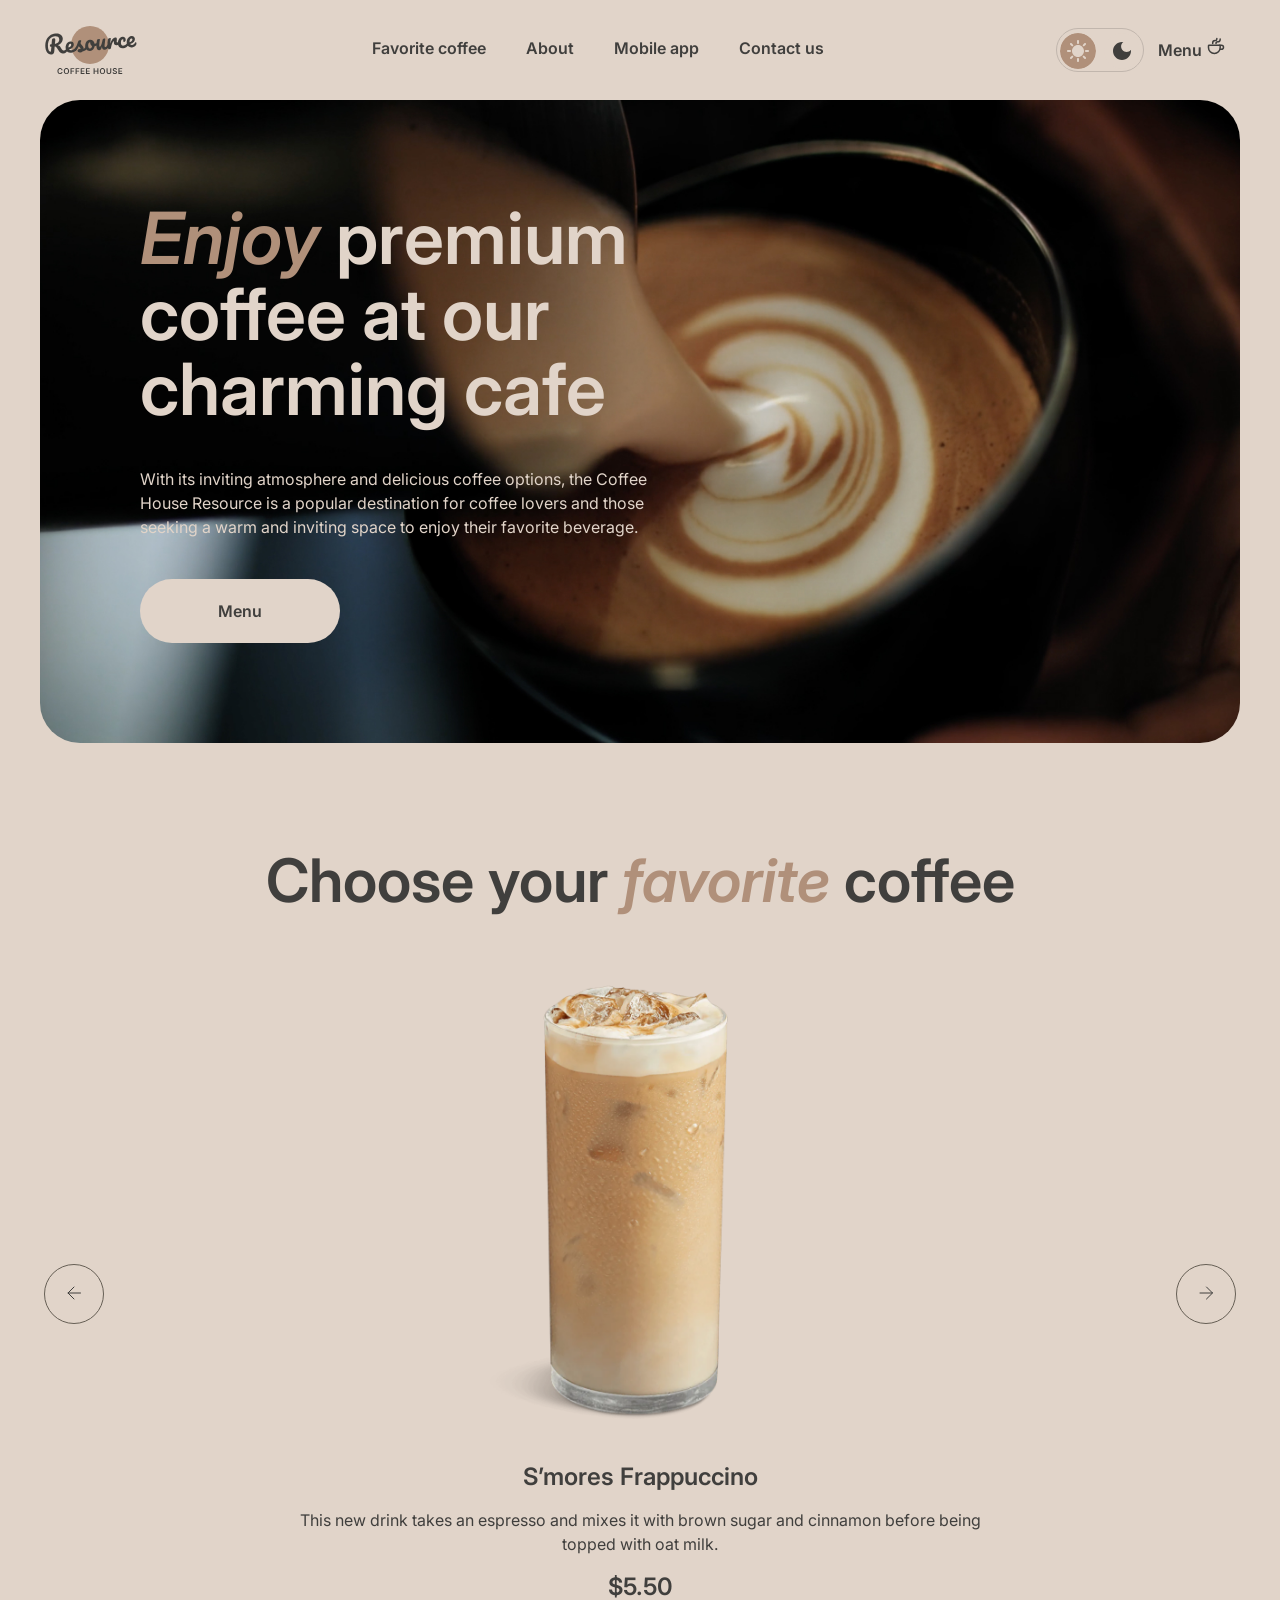
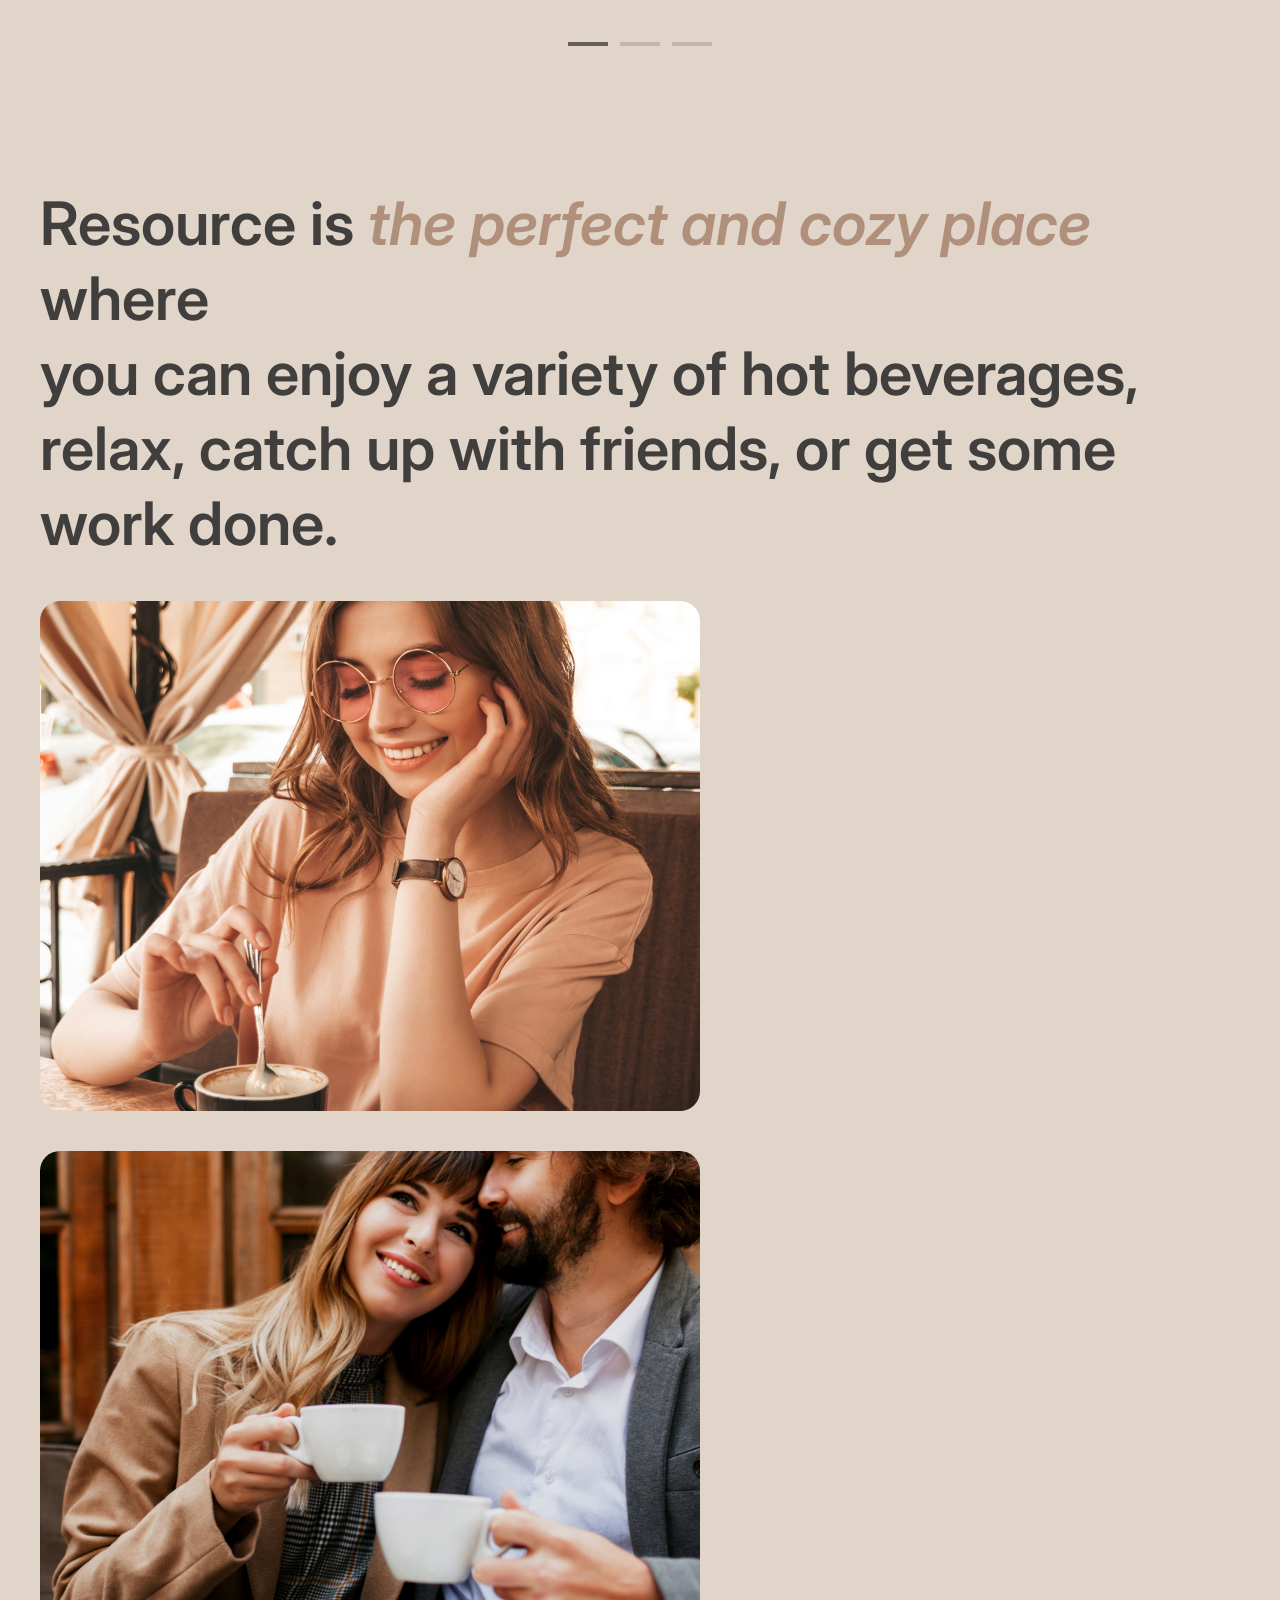
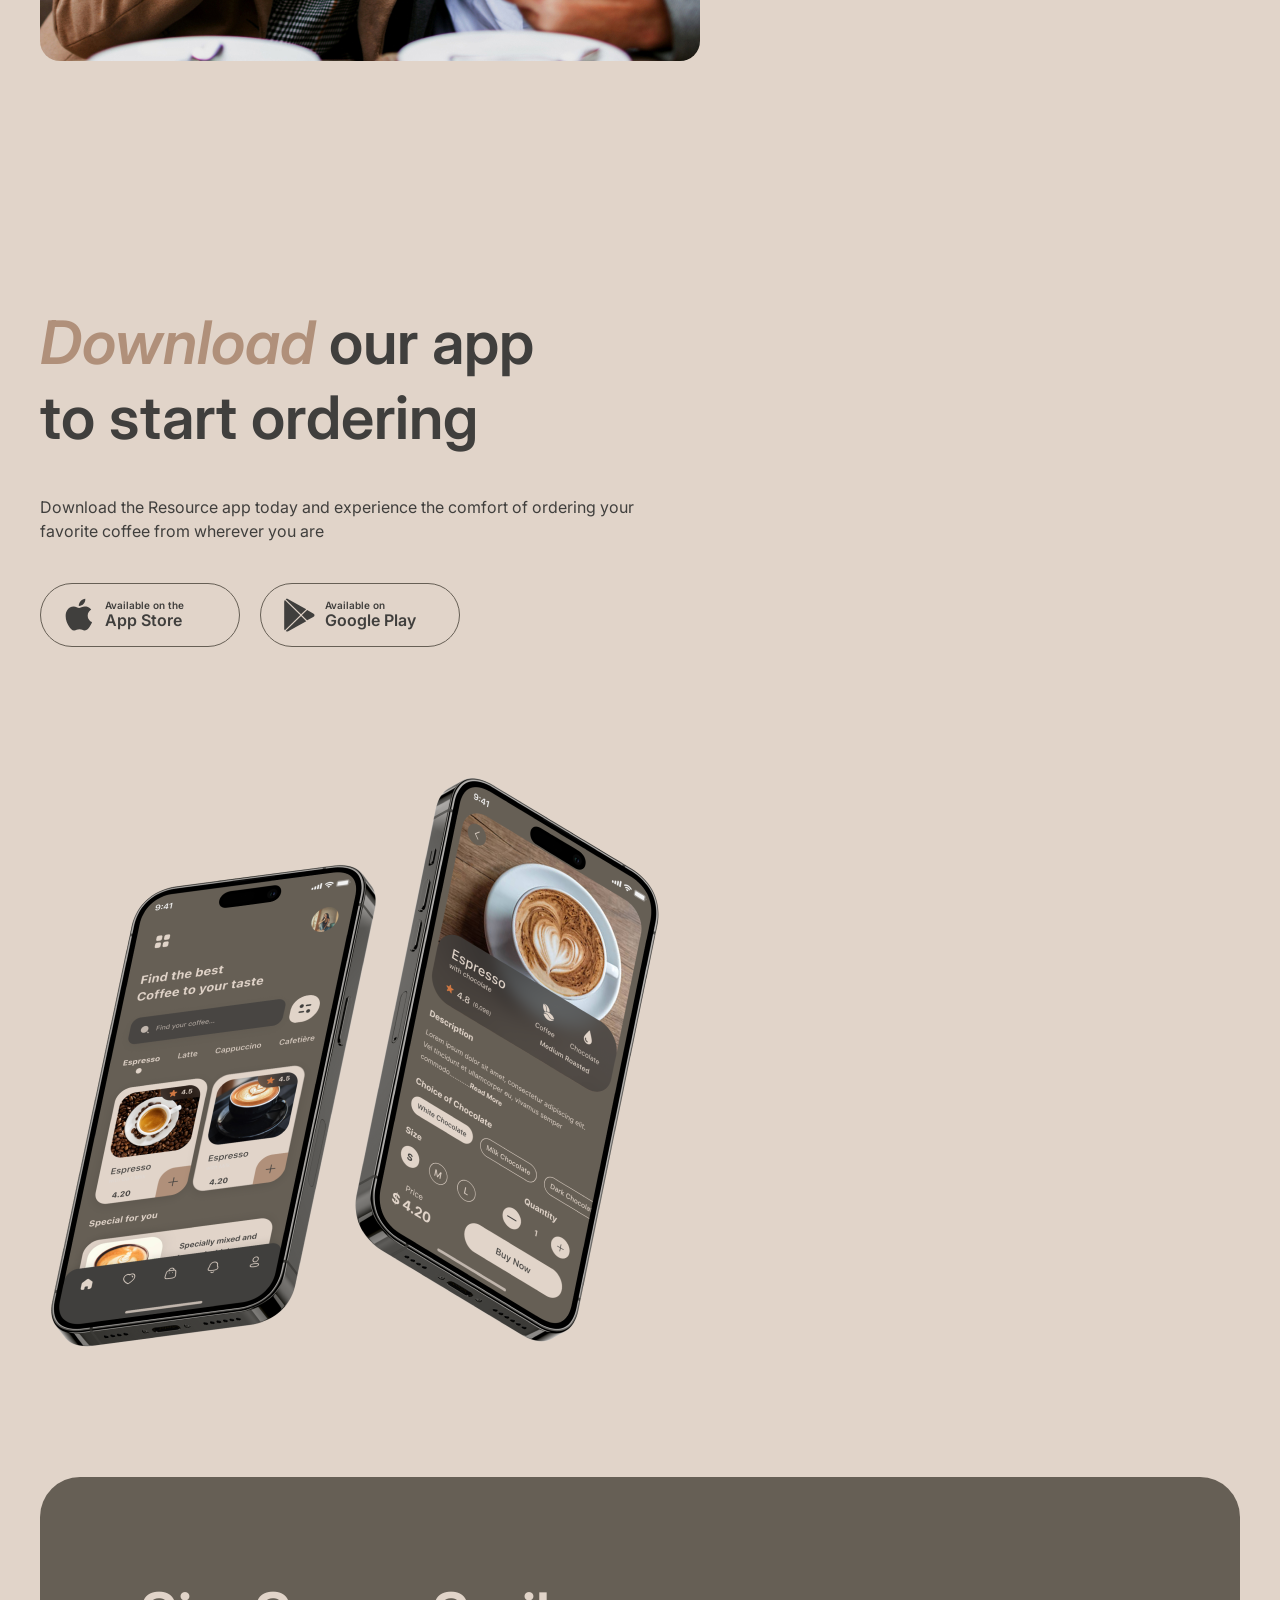
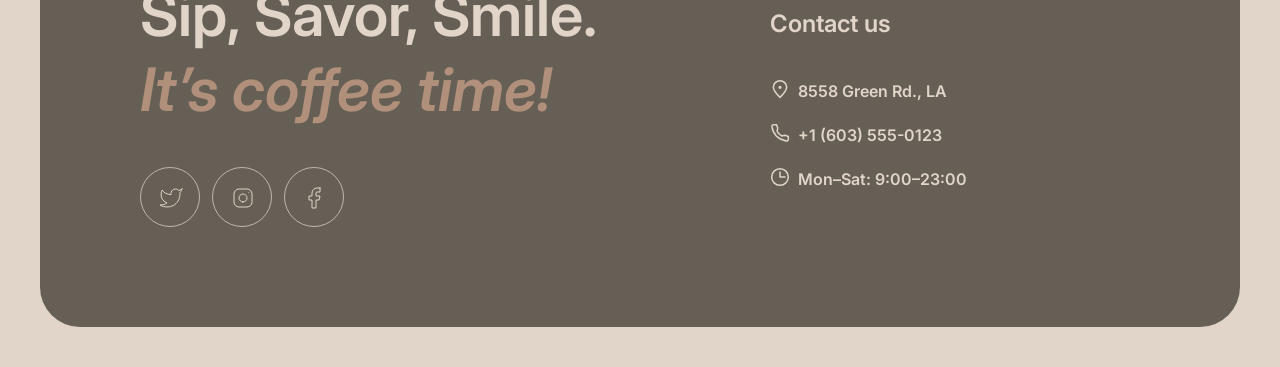
==== commit fa25181e: "feat: implement create data category for menu html" ====
--- a/index.html
+++ b/index.html
@@ -72,14 +72,16 @@
                                 </svg>
                             </button>
                             </li>
-                            <li class="coffee-menu"><a href="./menu.html" class="nav-link coffee-menu-link">Menu
-    <span class="menu-line"></span></a>
-                                <svg width="20" height="20" viewBox="0 0 20 20" fill="none" xmlns="http://www.w3.org/2000/svg">
+                            <li class="coffee-menu">
+                                <a href="./menu.html" class="nav-link coffee-menu-link">Menu
+                                        <svg width="20" height="20" viewBox="0 0 20 20" fill="none" xmlns="http://www.w3.org/2000/svg">
         <path d="M14.167 9.76667V11.6667C14.167 14.8883 11.5553 17.5 8.33366 17.5C5.112 17.5 2.50033 14.8883 2.50033 11.6667V9.76667C2.50033 9.4353 2.76896 9.16667 3.10033 9.16667H13.567C13.8984 9.16667 14.167 9.4353 14.167 9.76667Z" stroke="var(--text-primary)" stroke-width="1.5" stroke-linecap="round" stroke-linejoin="round" />
         <path d="M10.0003 7.50008C10.0003 6.66675 10.5956 5.83341 11.786 5.83341C13.101 5.83341 14.167 4.76743 14.167 3.45246V2.91675" stroke="var(--text-primary)" stroke-width="1.5" stroke-linecap="round" stroke-linejoin="round" />
         <path d="M6.66634 7.5V7.08333C6.66634 5.70262 7.78563 4.58333 9.16634 4.58333C10.0868 4.58333 10.833 3.83714 10.833 2.91667V2.5" stroke="var(--text-primary)" stroke-width="1.5" stroke-linecap="round" stroke-linejoin="round" />
         <path d="M13.333 9.16675H15.4163C16.5669 9.16675 17.4997 10.0995 17.4997 11.2501C17.4997 12.4007 16.5669 13.3334 15.4163 13.3334H14.1663" stroke="var(--text-primary)" stroke-width="1.5" stroke-linecap="round" stroke-linejoin="round" />
-                                </svg>
+                                        </svg>
+                                        <span class="menu-line"></span>
+                                </a>
                             </li>
                             <li>
                                 <button class="burger-menu">
--- a/css/style.css
+++ b/css/style.css
@@ -165,6 +165,11 @@
 .coffee-menu {
     display: flex;
     gap: 8px;
+    align-items: center;
+}
+
+.coffee-menu .coffee-menu-link {
+    text-align: center;
 }
 
 .nav-link {
